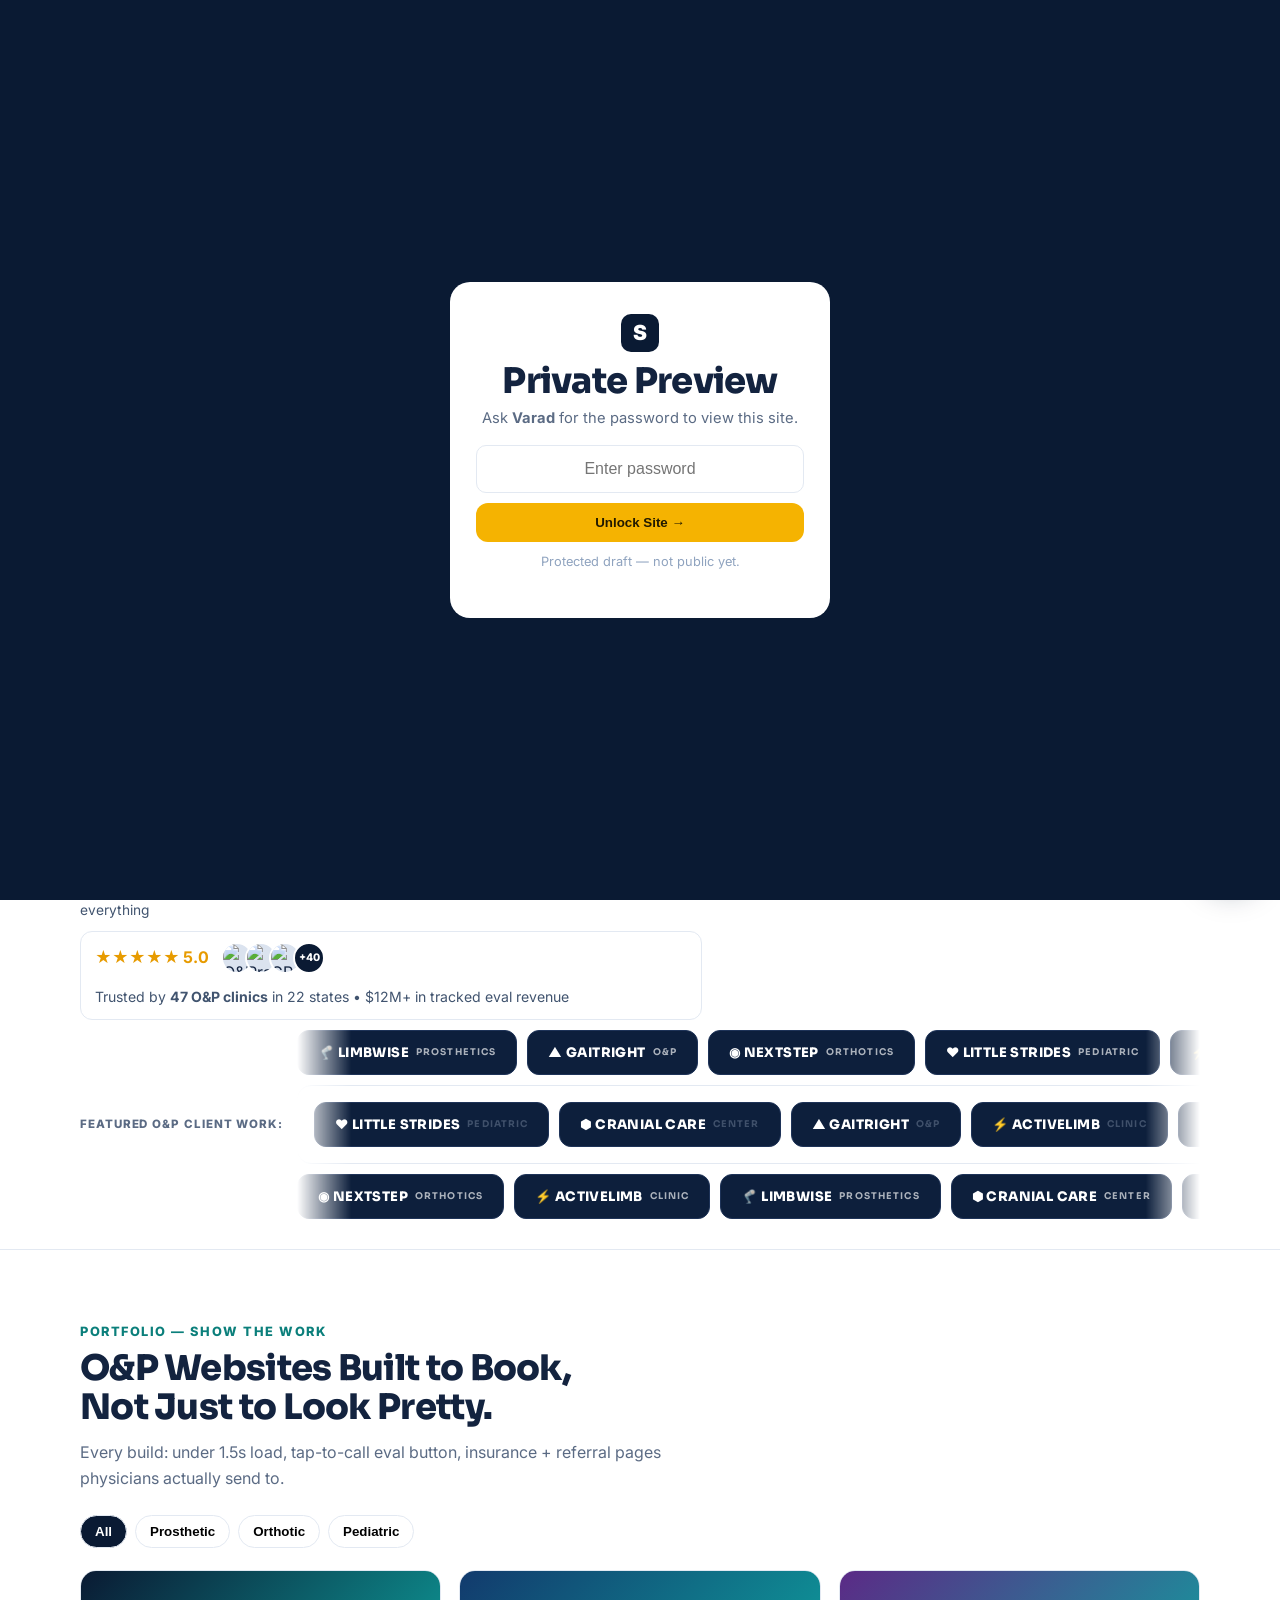
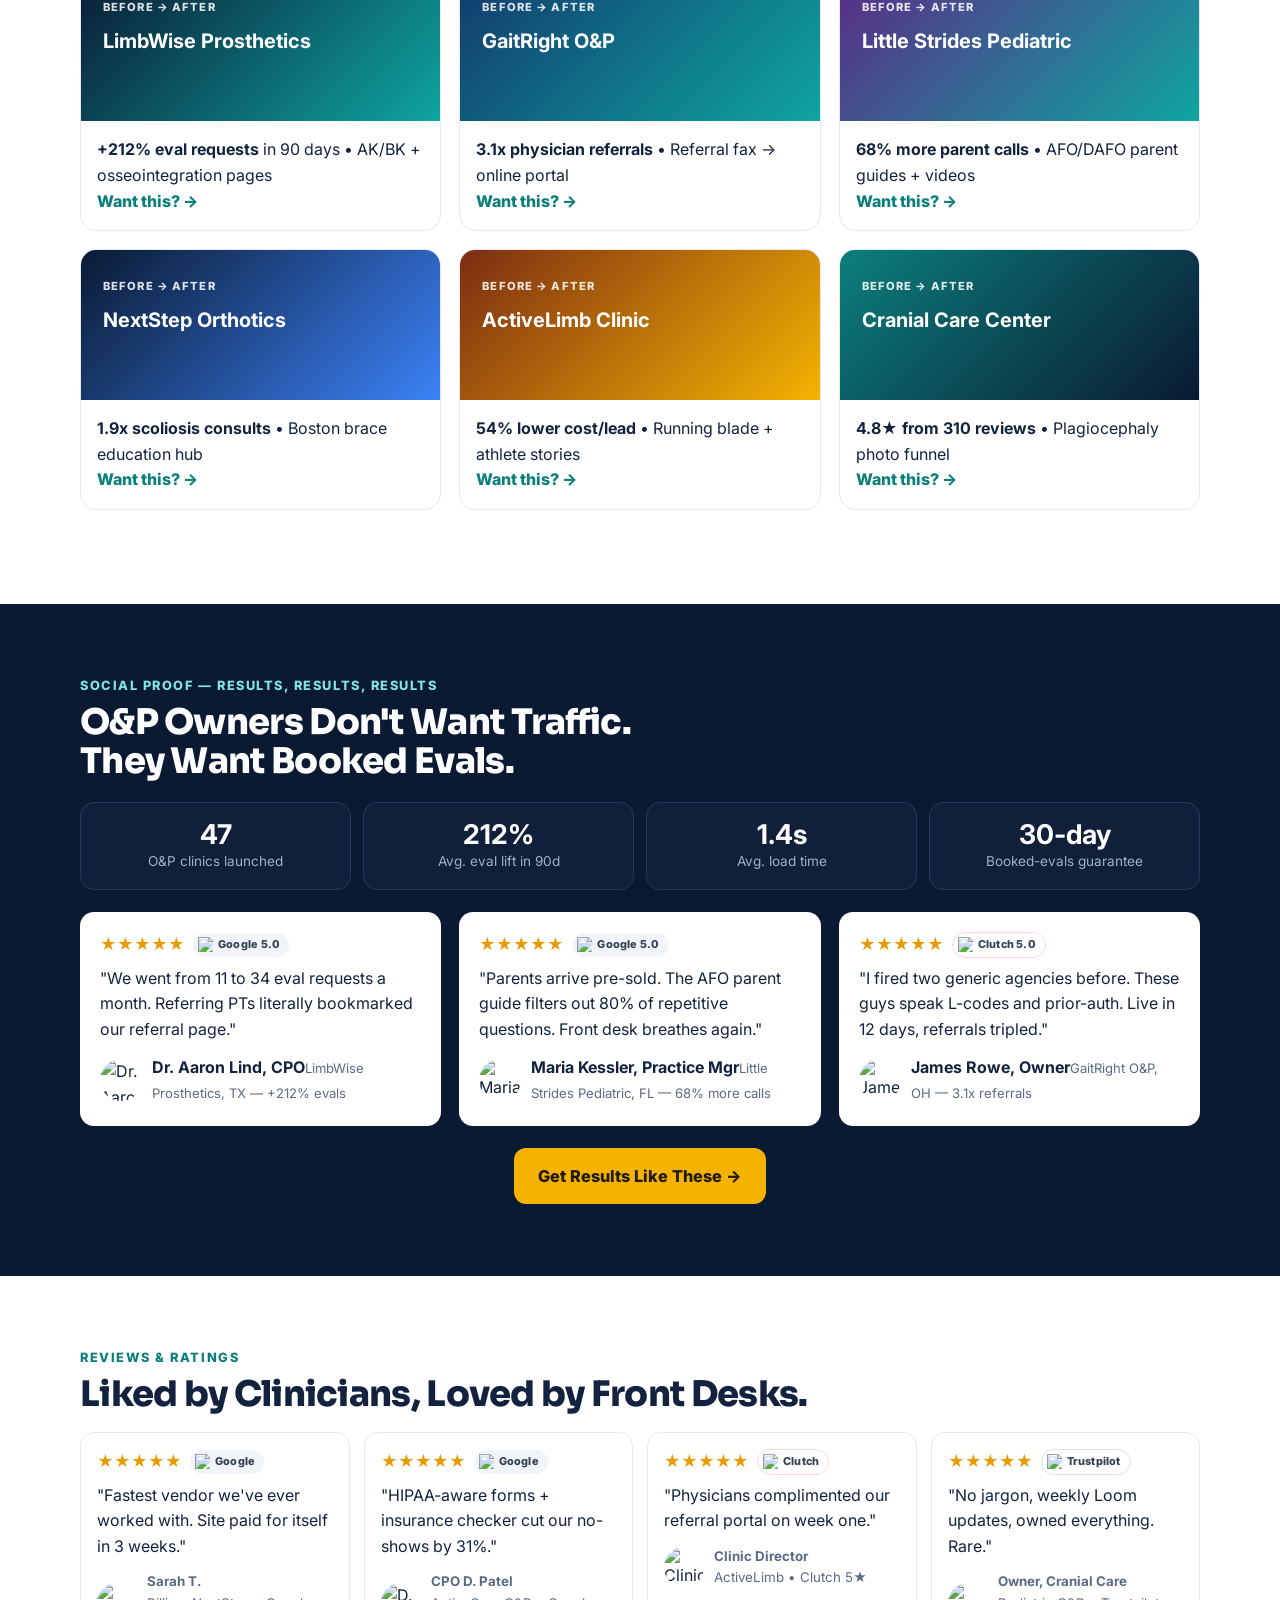
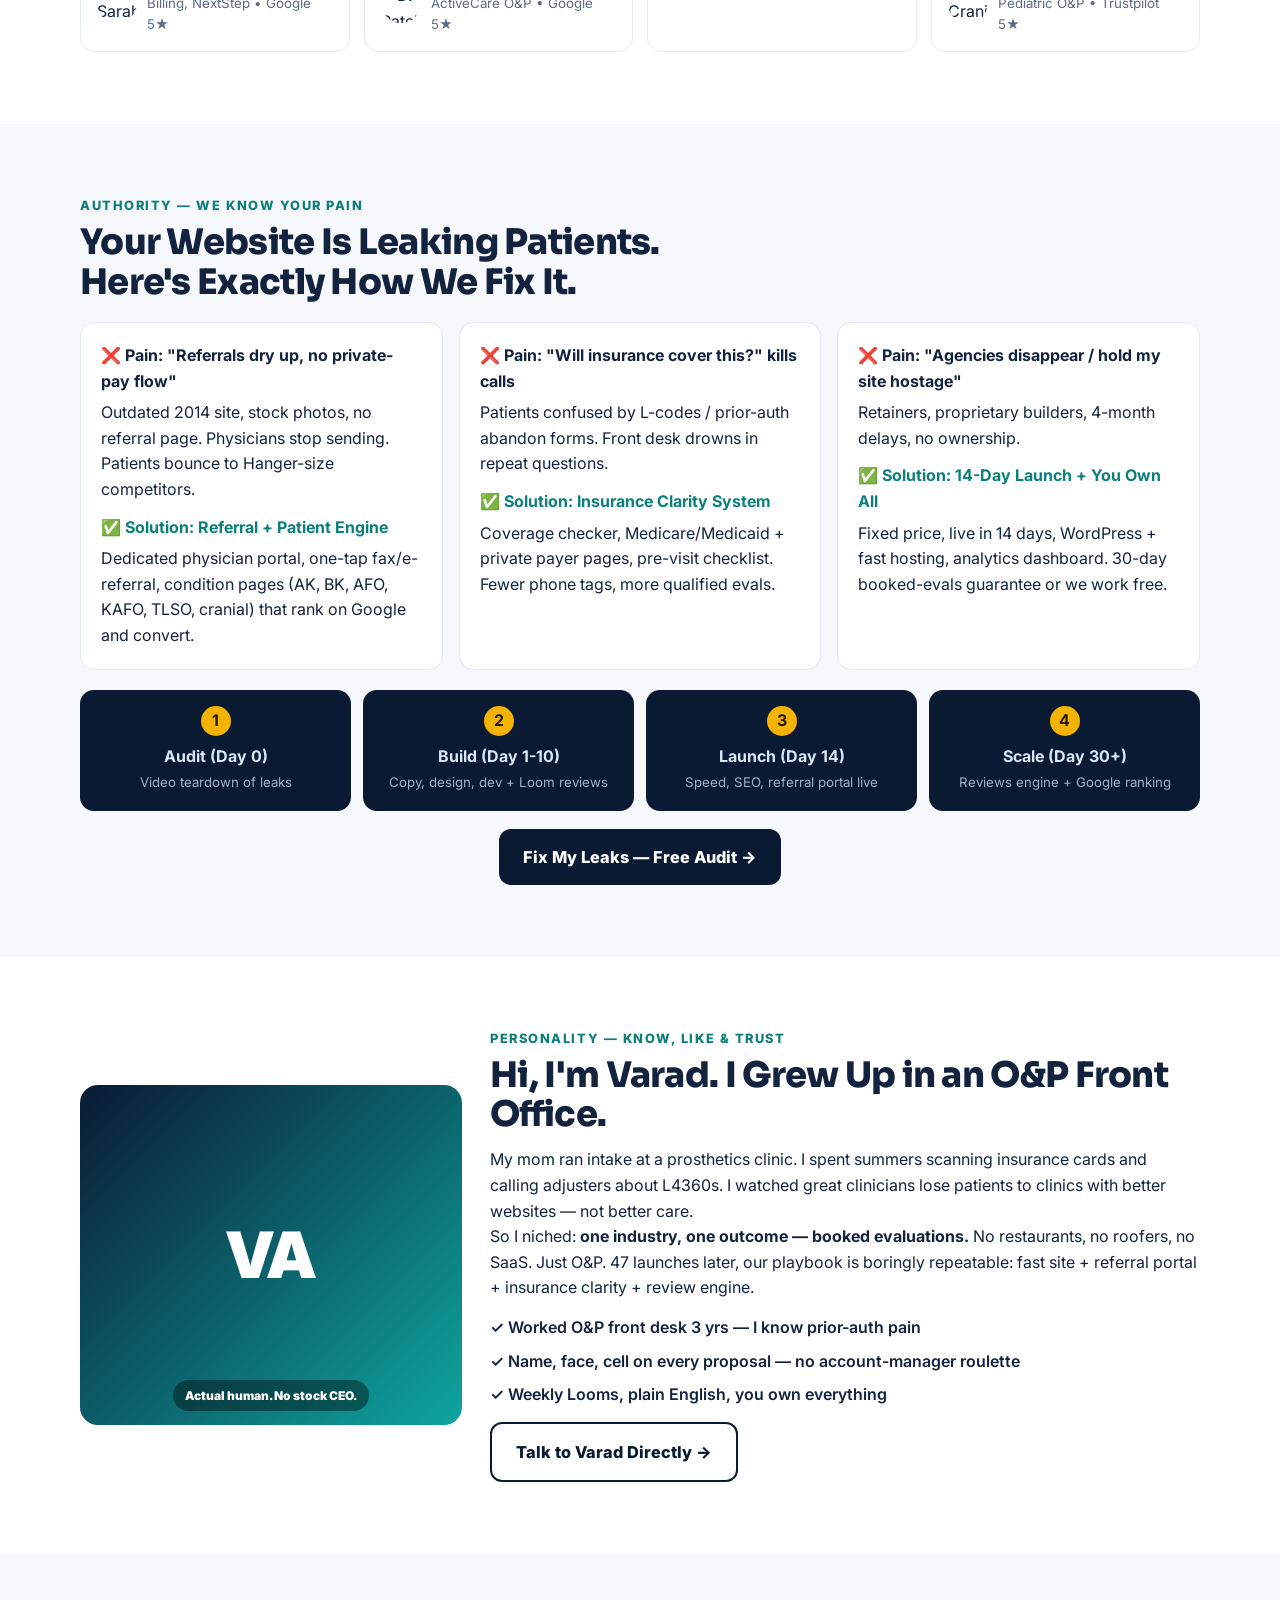
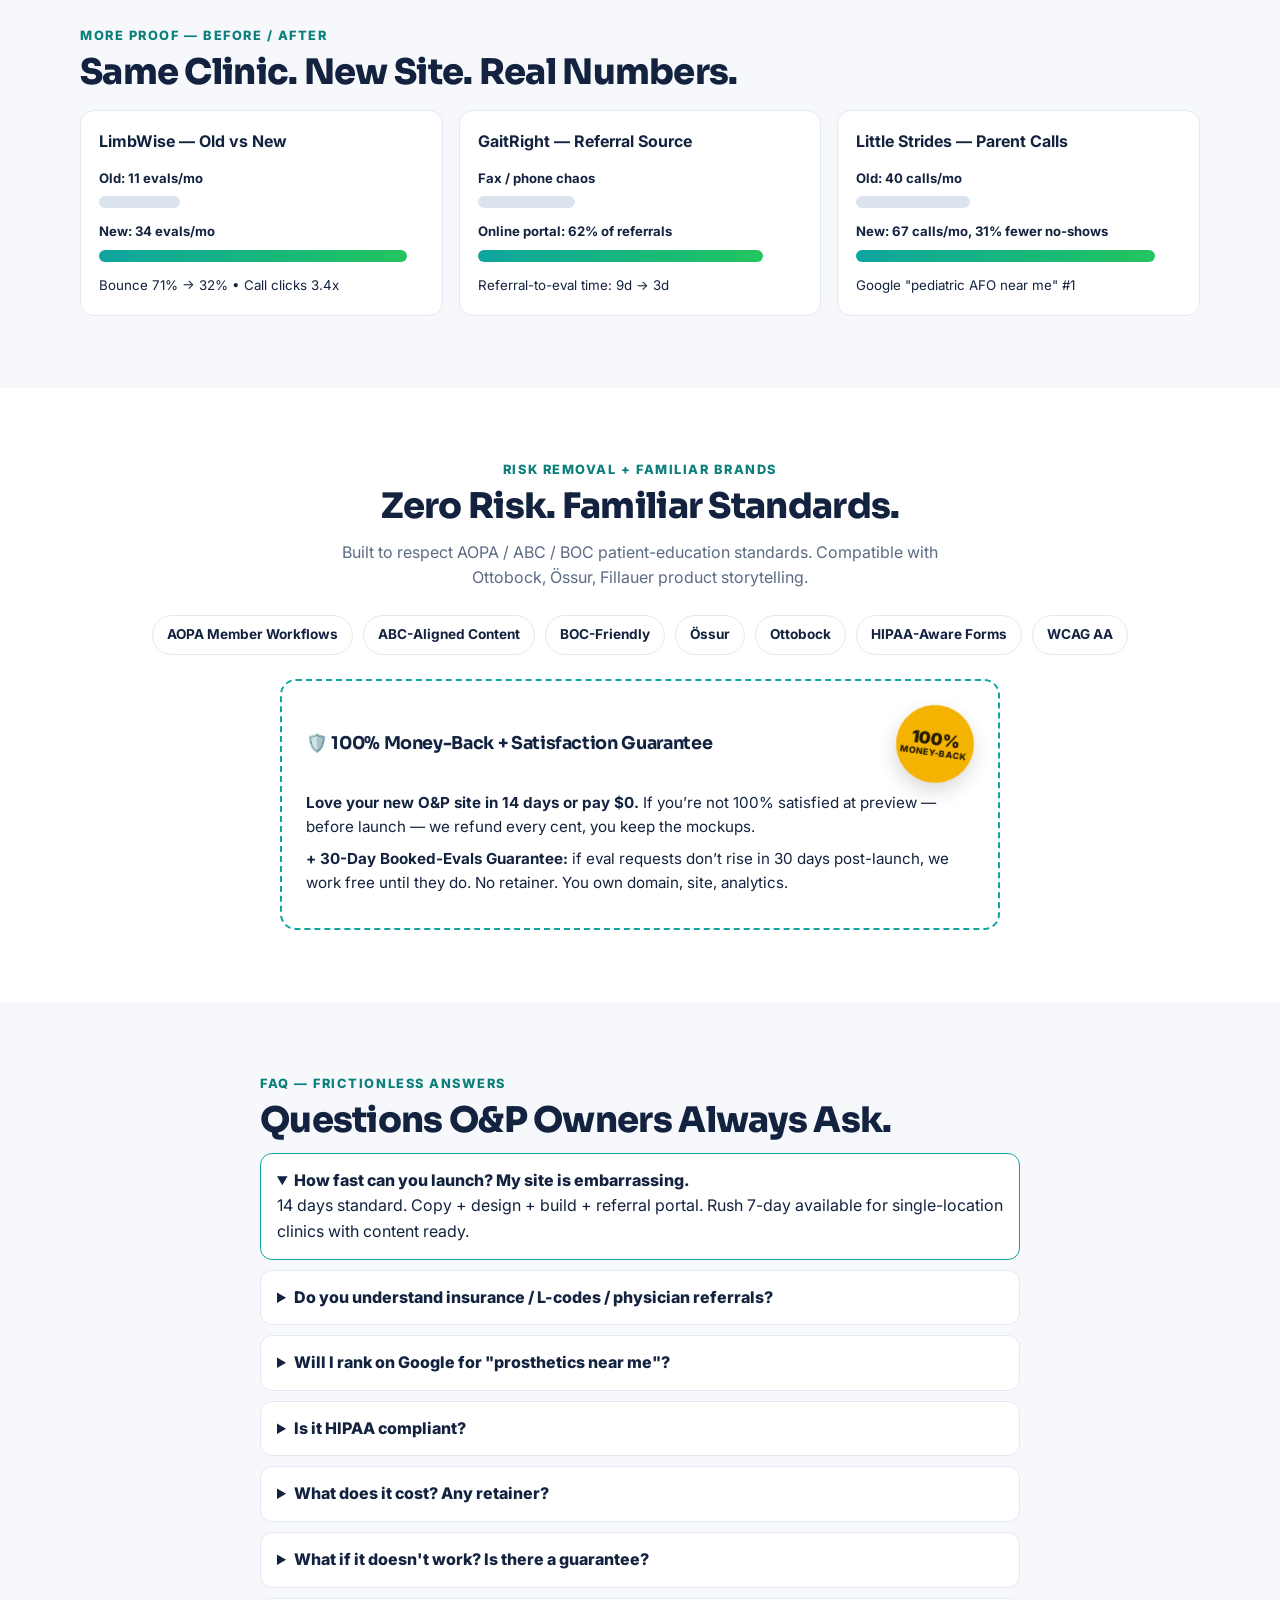
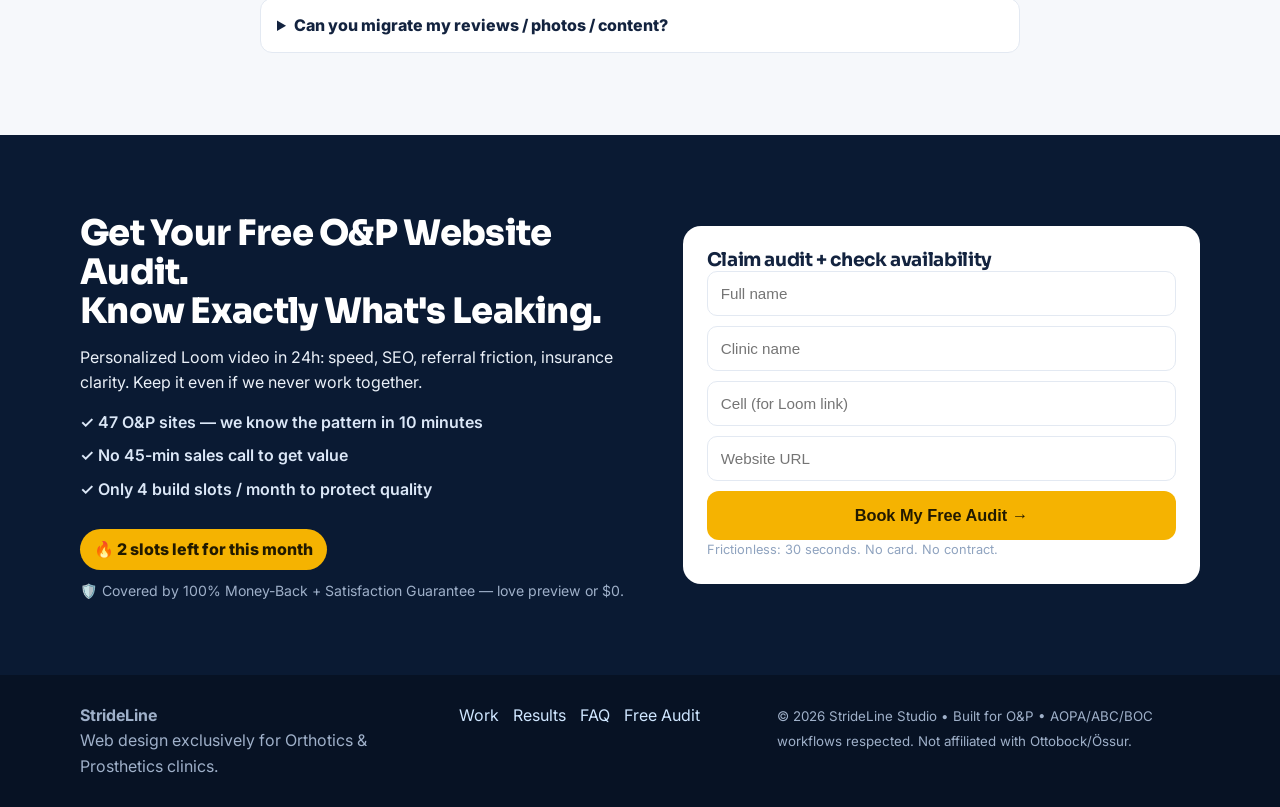
==== index.html @ 35cac3a0 "Chatbot widget + /admin inbox (strideABC)" ====
<!DOCTYPE html>
<html lang="en">
<head>
<meta charset="UTF-8" />
<meta name="viewport" content="width=device-width, initial-scale=1.0" />
<title>StrideLine — Websites for Orthotics & Prosthetics Clinics That Book More Evaluations</title>
<meta name="description" content="StrideLine builds high-converting websites exclusively for Orthotics & Prosthetics clinics. More physician referrals, more private-pay patients, more booked evaluations." />
<link rel="preconnect" href="https://fonts.googleapis.com">
<link rel="preconnect" href="https://fonts.gstatic.com" crossorigin>
<link href="https://fonts.googleapis.com/css2?family=Inter:wght@400;500;600;700;800;900&family=Sora:wght@600;700;800&display=swap" rel="stylesheet">
<link rel="stylesheet" href="styles.css" />
</head>
<body>

<!-- Private password gate -->
<div class="gate-overlay" id="gate">
  <div class="gate-box">
    <div class="logo-mark" style="margin:0 auto 10px">S</div>
    <h2>Private Preview</h2>
    <p>Ask <strong>Varad</strong> for the password to view this site.</p>
    <form id="gateForm">
      <input type="password" id="gatePass" placeholder="Enter password" autocomplete="off" />
      <button class="btn btn-accent btn-block" type="submit">Unlock Site →</button>
    </form>
    <p class="micro" id="gateMsg" style="color:#8fa3bf!important;text-align:center;margin-top:10px">Protected draft — not public yet.</p>
  </div>
</div>

<!-- STICKY TRUST BAR -->
<div class="topbar">Exclusively for O&P Clinics &nbsp;•&nbsp; ★ 5.0 from 40+ owners &nbsp;•&nbsp; 100% Money-Back Guarantee</div>

<!-- HEADER -->
<header class="header" id="header">
  <div class="container header-inner">
    <a href="#top" class="logo">
      <span class="logo-mark">S</span>
      <span class="logo-text">StrideLine<small>Web for O&P Clinics</small></span>
    </a>
    <nav class="nav" id="nav">
      <a href="#work">Work</a>
      <a href="#results">Results</a>
      <a href="#solution">Why Us</a>
      <a href="#about">About</a>
      <a href="#faq">FAQ</a>
    </nav>
    <div class="header-cta">
      <a href="#book" class="btn btn-primary btn-sm">Book Free O&P Audit →</a>
      <button class="menu-btn" id="menuBtn" aria-label="Menu">☰</button>
    </div>
  </div>
</header>

<main id="top">

<!-- ============ 1. HERO (Blueprint: 3 reasons + social proof + risk reversal + portfolio feature + personality + strong CTA) ============ -->
<section class="hero">
  <div class="container hero-grid">
    <div class="hero-copy">
      <div class="pill">🦿 NICHE EXCLUSIVE: Orthotics & Prosthetics Only — We Don't Do Anyone Else</div>
      <h1>We Build O&P Websites That Turn Referrals Into <span class="hl">Booked Evaluations.</span></h1>
      <p class="sub">Generic agencies don't understand L-codes, prior-auth, or physician referral flow. We do. We build fast, trust-heavy websites for O&P clinics that convert patients, parents, and referring physicians.</p>

      <!-- 3 Impactful Reasons -->
      <div class="reasons">
        <div class="reason"><span class="ric">✓</span><div><strong>1. O&P-Only Specialists</strong><span>Prosthetic, orthotic & pedorthic patient journeys built-in — not retrofitted.</span></div></div>
        <div class="reason"><span class="ric">✓</span><div><strong>2. Referral + Patient Engine</strong><span>Physician referral pages, insurance clarity, click-to-call eval booking.</span></div></div>
        <div class="reason"><span class="ric">✓</span><div><strong>3. Live in 14 Days, Zero Risk</strong><span>30-day booked-evals guarantee. No 6-month retainer. You own everything.</span></div></div>
      </div>

      <div class="hero-ctas">
        <a href="#book" class="btn btn-primary btn-lg">Get My Free O&P Website Audit →</a>
        <a href="#work" class="btn btn-ghost btn-lg">See O&P Work ↓</a>
      </div>
      <p class="risk">🔒 100% Money-Back Guarantee • 100% Satisfaction Guarantee • No long contract • You own everything</p>

      <!-- Social proof -->
      <div class="proof-row">
        <div class="stars">★★★★★ <strong>5.0</strong></div>
        <div class="proof-avatars"><img src="https://randomuser.me/api/portraits/men/32.jpg" alt="O&P clinic owner" loading="lazy" /><img src="https://randomuser.me/api/portraits/women/44.jpg" alt="Practice manager" loading="lazy" /><img src="https://randomuser.me/api/portraits/men/54.jpg" alt="CPO owner" loading="lazy" /><span class="more">+40</span></div>
        <p>Trusted by <strong>47 O&P clinics</strong> in 22 states • $12M+ in tracked eval revenue</p>
      </div>
    </div>

    <div class="hero-card">
      <div class="audit-box" id="book-mini">
        <h3>Free O&P Growth Audit</h3>
        <p>We'll teardown your site on video: speed, referral leaks, insurance friction.</p>
        <form id="auditForm">
          <input type="text" id="fName" placeholder="Your name" required />
          <input type="text" id="fClinic" placeholder="Clinic name" required />
          <input type="url" id="fSite" placeholder="Current website URL" required />
          <button type="submit" class="btn btn-primary btn-block">Claim My Free Audit →</button>
        </form>
        <p class="micro" id="formMsg">⚡ 2-min, frictionless. No pitch deck. Replies in 24h.</p>
        <!-- Personality mini-feature -->
        <div class="founder-mini">
          <div class="favatar">VA</div>
          <div><strong>Varad Agarwal — Founder, StrideLine</strong><span>Ex-O&P front office. I've booked 3,000+ evals myself.</span></div>
        </div>
        <!-- Portfolio mini-feature -->
        <div class="mini-sites">
          <div class="mini-site"><i></i><span>limbwise.com<br><b>+212% evals</b></span></div>
          <div class="mini-site"><i></i><span>gaitright-op.com<br><b>3.1x referrals</b></span></div>
        </div>
      </div>
      <!-- Association strip -->
      <div class="assoc">Works with workflows for: <strong>AOPA • ABC • BOC • Össur • Ottobock • Hanger-type networks</strong></div>
    </div>
  </div>
  <div class="logo-belt">
    <span class="belt-label">FEATURED O&P CLIENT WORK:</span>
    <div class="belt-rows">
    <div class="belt-viewport">
      <div class="belt-track">
        <span class="blogo">🦿 LIMBWISE <small>PROSTHETICS</small></span><span class="blogo">▲ GAITRIGHT <small>O&P</small></span><span class="blogo">◉ NEXTSTEP <small>ORTHOTICS</small></span><span class="blogo">♥ LITTLE STRIDES <small>PEDIATRIC</small></span><span class="blogo">⚡ ACTIVELIMB <small>CLINIC</small></span><span class="blogo">⬢ CRANIAL CARE <small>CENTER</small></span>
        <span class="blogo">🦿 LIMBWISE <small>PROSTHETICS</small></span><span class="blogo">▲ GAITRIGHT <small>O&P</small></span><span class="blogo">◉ NEXTSTEP <small>ORTHOTICS</small></span><span class="blogo">♥ LITTLE STRIDES <small>PEDIATRIC</small></span><span class="blogo">⚡ ACTIVELIMB <small>CLINIC</small></span><span class="blogo">⬢ CRANIAL CARE <small>CENTER</small></span>
      </div>
    </div>
    <div class="belt-viewport">
      <div class="belt-track rev">
        <span class="blogo">♥ LITTLE STRIDES <small>PEDIATRIC</small></span><span class="blogo">⬢ CRANIAL CARE <small>CENTER</small></span><span class="blogo">▲ GAITRIGHT <small>O&P</small></span><span class="blogo">⚡ ACTIVELIMB <small>CLINIC</small></span><span class="blogo">🦿 LIMBWISE <small>PROSTHETICS</small></span><span class="blogo">◉ NEXTSTEP <small>ORTHOTICS</small></span>
        <span class="blogo">♥ LITTLE STRIDES <small>PEDIATRIC</small></span><span class="blogo">⬢ CRANIAL CARE <small>CENTER</small></span><span class="blogo">▲ GAITRIGHT <small>O&P</small></span><span class="blogo">⚡ ACTIVELIMB <small>CLINIC</small></span><span class="blogo">🦿 LIMBWISE <small>PROSTHETICS</small></span><span class="blogo">◉ NEXTSTEP <small>ORTHOTICS</small></span>
      </div>
    </div>
    <div class="belt-viewport">
      <div class="belt-track">
        <span class="blogo">◉ NEXTSTEP <small>ORTHOTICS</small></span><span class="blogo">⚡ ACTIVELIMB <small>CLINIC</small></span><span class="blogo">🦿 LIMBWISE <small>PROSTHETICS</small></span><span class="blogo">⬢ CRANIAL CARE <small>CENTER</small></span><span class="blogo">▲ GAITRIGHT <small>O&P</small></span><span class="blogo">♥ LITTLE STRIDES <small>PEDIATRIC</small></span>
        <span class="blogo">◉ NEXTSTEP <small>ORTHOTICS</small></span><span class="blogo">⚡ ACTIVELIMB <small>CLINIC</small></span><span class="blogo">🦿 LIMBWISE <small>PROSTHETICS</small></span><span class="blogo">⬢ CRANIAL CARE <small>CENTER</small></span><span class="blogo">▲ GAITRIGHT <small>O&P</small></span><span class="blogo">♥ LITTLE STRIDES <small>PEDIATRIC</small></span>
      </div>
    </div>
    </div>
  </div>
</section>

<!-- ============ 2. PORTFOLIO #1 ============ -->
<section class="section" id="work">
  <div class="container">
    <p class="kicker">PORTFOLIO — SHOW THE WORK</p>
    <h2>O&P Websites Built to Book, <br/>Not Just to Look Pretty.</h2>
    <p class="lede">Every build: under 1.5s load, tap-to-call eval button, insurance + referral pages physicians actually send to.</p>
    <div class="filters">
      <button class="chip active" data-f="all">All</button>
      <button class="chip" data-f="prosthetic">Prosthetic</button>
      <button class="chip" data-f="orthotic">Orthotic</button>
      <button class="chip" data-f="pediatric">Pediatric</button>
    </div>
    <div class="grid3" id="portfolioGrid">
      <article class="card pf" data-cat="prosthetic">
        <div class="shot s1"><span>BEFORE → AFTER</span><h4>LimbWise Prosthetics</h4></div>
        <div class="card-b"><p><b>+212% eval requests</b> in 90 days • AK/BK + osseointegration pages</p><a href="#book">Want this? →</a></div>
      </article>
      <article class="card pf" data-cat="orthotic">
        <div class="shot s2"><span>BEFORE → AFTER</span><h4>GaitRight O&P</h4></div>
        <div class="card-b"><p><b>3.1x physician referrals</b> • Referral fax → online portal</p><a href="#book">Want this? →</a></div>
      </article>
      <article class="card pf" data-cat="pediatric">
        <div class="shot s3"><span>BEFORE → AFTER</span><h4>Little Strides Pediatric</h4></div>
        <div class="card-b"><p><b>68% more parent calls</b> • AFO/DAFO parent guides + videos</p><a href="#book">Want this? →</a></div>
      </article>
      <article class="card pf" data-cat="orthotic">
        <div class="shot s4"><span>BEFORE → AFTER</span><h4>NextStep Orthotics</h4></div>
        <div class="card-b"><p><b>1.9x scoliosis consults</b> • Boston brace education hub</p><a href="#book">Want this? →</a></div>
      </article>
      <article class="card pf" data-cat="prosthetic">
        <div class="shot s5"><span>BEFORE → AFTER</span><h4>ActiveLimb Clinic</h4></div>
        <div class="card-b"><p><b>54% lower cost/lead</b> • Running blade + athlete stories</p><a href="#book">Want this? →</a></div>
      </article>
      <article class="card pf" data-cat="pediatric orthotic">
        <div class="shot s6"><span>BEFORE → AFTER</span><h4>Cranial Care Center</h4></div>
        <div class="card-b"><p><b>4.8★ from 310 reviews</b> • Plagiocephaly photo funnel</p><a href="#book">Want this? →</a></div>
      </article>
    </div>
  </div>
</section>

<!-- ============ 3. TESTIMONIALS / CASE STUDIES (Results Results Results) ============ -->
<section class="section dark" id="results">
  <div class="container">
    <p class="kicker light">SOCIAL PROOF — RESULTS, RESULTS, RESULTS</p>
    <h2 class="white">O&P Owners Don't Want Traffic.<br/>They Want Booked Evals.</h2>
    <div class="stats">
      <div><strong data-count="47">0</strong><span>O&P clinics launched</span></div>
      <div><strong><span data-count="212">0</span>%</strong><span>Avg. eval lift in 90d</span></div>
      <div><strong><span data-count="1.4">0</span>s</strong><span>Avg. load time</span></div>
      <div><strong><span data-count="30">0</span>-day</strong><span>Booked-evals guarantee</span></div>
    </div>
    <div class="grid3">
      <div class="tcard">
        <div class="tstars">★★★★★ <span class="plat"><img src="https://cdn.simpleicons.org/google" alt="Google logo" loading="lazy" /> Google 5.0</span></div>
        <p>"We went from 11 to 34 eval requests a month. Referring PTs literally bookmarked our referral page."</p>
        <div class="tmeta"><img src="https://randomuser.me/api/portraits/men/22.jpg" alt="Dr. Aaron Lind" loading="lazy" /><div><strong>Dr. Aaron Lind, CPO</strong><span>LimbWise Prosthetics, TX — +212% evals</span></div></div>
      </div>
      <div class="tcard">
        <div class="tstars">★★★★★ <span class="plat"><img src="https://cdn.simpleicons.org/google" alt="Google logo" loading="lazy" /> Google 5.0</span></div>
        <p>"Parents arrive pre-sold. The AFO parent guide filters out 80% of repetitive questions. Front desk breathes again."</p>
        <div class="tmeta"><img src="https://randomuser.me/api/portraits/women/68.jpg" alt="Maria Kessler" loading="lazy" /><div><strong>Maria Kessler, Practice Mgr</strong><span>Little Strides Pediatric, FL — 68% more calls</span></div></div>
      </div>
      <div class="tcard">
        <div class="tstars">★★★★★ <span class="plat c"><img src="https://cdn.simpleicons.org/clutch" alt="Clutch logo" loading="lazy" /> Clutch 5.0</span></div>
        <p>"I fired two generic agencies before. These guys speak L-codes and prior-auth. Live in 12 days, referrals tripled."</p>
        <div class="tmeta"><img src="https://randomuser.me/api/portraits/men/75.jpg" alt="James Rowe" loading="lazy" /><div><strong>James Rowe, Owner</strong><span>GaitRight O&P, OH — 3.1x referrals</span></div></div>
      </div>
    </div>
    <div class="center"><a href="#book" class="btn btn-accent btn-lg">Get Results Like These →</a></div>
  </div>
</section>

<!-- ============ 4. REVIEWS ============ -->
<section class="section" id="reviews">
  <div class="container">
    <p class="kicker">REVIEWS & RATINGS</p>
    <h2>Liked by Clinicians, Loved by Front Desks.</h2>
    <div class="rev-grid">
      <div class="rev"><div class="tstars">★★★★★ <span class="plat"><img src="https://cdn.simpleicons.org/google" alt="Google logo" loading="lazy" /> Google</span></div><p>"Fastest vendor we've ever worked with. Site paid for itself in 3 weeks."</p><div class="rmeta"><img src="https://randomuser.me/api/portraits/women/65.jpg" alt="Sarah T." loading="lazy" /><small><strong>Sarah T.</strong><br>Billing, NextStep • Google 5★</small></div></div>
      <div class="rev"><div class="tstars">★★★★★ <span class="plat"><img src="https://cdn.simpleicons.org/google" alt="Google logo" loading="lazy" /> Google</span></div><p>"HIPAA-aware forms + insurance checker cut our no-shows by 31%."</p><div class="rmeta"><img src="https://randomuser.me/api/portraits/men/41.jpg" alt="D. Patel" loading="lazy" /><small><strong>CPO D. Patel</strong><br>ActiveCare O&P • Google 5★</small></div></div>
      <div class="rev"><div class="tstars">★★★★★ <span class="plat c"><img src="https://cdn.simpleicons.org/clutch" alt="Clutch logo" loading="lazy" /> Clutch</span></div><p>"Physicians complimented our referral portal on week one."</p><div class="rmeta"><img src="https://randomuser.me/api/portraits/women/12.jpg" alt="Clinic Director" loading="lazy" /><small><strong>Clinic Director</strong><br>ActiveLimb • Clutch 5★</small></div></div>
      <div class="rev"><div class="tstars">★★★★★ <span class="plat t"><img src="https://cdn.simpleicons.org/trustpilot" alt="Trustpilot logo" loading="lazy" /> Trustpilot</span></div><p>"No jargon, weekly Loom updates, owned everything. Rare."</p><div class="rmeta"><img src="https://randomuser.me/api/portraits/men/17.jpg" alt="Cranial Care owner" loading="lazy" /><small><strong>Owner, Cranial Care</strong><br>Pediatric O&P • Trustpilot 5★</small></div></div>
    </div>
  </div>
</section>

<!-- ============ 5. PAIN & SOLUTION (Authority) ============ -->
<section class="section tint" id="solution">
  <div class="container">
    <p class="kicker">AUTHORITY — WE KNOW YOUR PAIN</p>
    <h2>Your Website Is Leaking Patients.<br/>Here's Exactly How We Fix It.</h2>
    <div class="pain-grid">
      <div class="pain">
        <h4>❌ Pain: "Referrals dry up, no private-pay flow"</h4>
        <p>Outdated 2014 site, stock photos, no referral page. Physicians stop sending. Patients bounce to Hanger-size competitors.</p>
        <h4 class="fix">✅ Solution: Referral + Patient Engine</h4>
        <p>Dedicated physician portal, one-tap fax/e-referral, condition pages (AK, BK, AFO, KAFO, TLSO, cranial) that rank on Google and convert.</p>
      </div>
      <div class="pain">
        <h4>❌ Pain: "Will insurance cover this?" kills calls</h4>
        <p>Patients confused by L-codes / prior-auth abandon forms. Front desk drowns in repeat questions.</p>
        <h4 class="fix">✅ Solution: Insurance Clarity System</h4>
        <p>Coverage checker, Medicare/Medicaid + private payer pages, pre-visit checklist. Fewer phone tags, more qualified evals.</p>
      </div>
      <div class="pain">
        <h4>❌ Pain: "Agencies disappear / hold my site hostage"</h4>
        <p>Retainers, proprietary builders, 4-month delays, no ownership.</p>
        <h4 class="fix">✅ Solution: 14-Day Launch + You Own All</h4>
        <p>Fixed price, live in 14 days, WordPress + fast hosting, analytics dashboard. 30-day booked-evals guarantee or we work free.</p>
      </div>
    </div>
    <div class="process">
      <div><b>1</b><strong>Audit (Day 0)</strong><span>Video teardown of leaks</span></div>
      <div><b>2</b><strong>Build (Day 1-10)</strong><span>Copy, design, dev + Loom reviews</span></div>
      <div><b>3</b><strong>Launch (Day 14)</strong><span>Speed, SEO, referral portal live</span></div>
      <div><b>4</b><strong>Scale (Day 30+)</strong><span>Reviews engine + Google ranking</span></div>
    </div>
    <div class="center"><a href="#book" class="btn btn-primary btn-lg">Fix My Leaks — Free Audit →</a></div>
  </div>
</section>

<!-- ============ 6. PERSONALITY (Familiarity + Like, Know & Trust) ============ -->
<section class="section" id="about">
  <div class="container about-grid">
    <div class="about-photo"><span>VA</span><small>Actual human. No stock CEO.</small></div>
    <div>
      <p class="kicker">PERSONALITY — KNOW, LIKE & TRUST</p>
      <h2>Hi, I'm Varad. I Grew Up in an O&P Front Office.</h2>
      <p>My mom ran intake at a prosthetics clinic. I spent summers scanning insurance cards and calling adjusters about L4360s. I watched great clinicians lose patients to clinics with better websites — not better care.</p>
      <p>So I niched: <strong>one industry, one outcome — booked evaluations.</strong> No restaurants, no roofers, no SaaS. Just O&P. 47 launches later, our playbook is boringly repeatable: fast site + referral portal + insurance clarity + review engine.</p>
      <ul class="ticks">
        <li>✓ Worked O&P front desk 3 yrs — I know prior-auth pain</li>
        <li>✓ Name, face, cell on every proposal — no account-manager roulette</li>
        <li>✓ Weekly Looms, plain English, you own everything</li>
      </ul>
      <a href="#book" class="btn btn-ghost btn-lg">Talk to Varad Directly →</a>
    </div>
  </div>
</section>

<!-- ============ 7. PORTFOLIO #2 (Results proof) ============ -->
<section class="section tint" id="work2">
  <div class="container">
    <p class="kicker">MORE PROOF — BEFORE / AFTER</p>
    <h2>Same Clinic. New Site. Real Numbers.</h2>
    <div class="ba-grid">
      <div class="ba"><h4>LimbWise — Old vs New</h4><div class="bars"><div class="bar"><span>Old: 11 evals/mo</span><i style="width:25%"></i></div><div class="bar good"><span>New: 34 evals/mo</span><i style="width:95%"></i></div></div><small>Bounce 71% → 32% • Call clicks 3.4x</small></div>
      <div class="ba"><h4>GaitRight — Referral Source</h4><div class="bars"><div class="bar"><span>Fax / phone chaos</span><i style="width:30%"></i></div><div class="bar good"><span>Online portal: 62% of referrals</span><i style="width:88%"></i></div></div><small>Referral-to-eval time: 9d → 3d</small></div>
      <div class="ba"><h4>Little Strides — Parent Calls</h4><div class="bars"><div class="bar"><span>Old: 40 calls/mo</span><i style="width:35%"></i></div><div class="bar good"><span>New: 67 calls/mo, 31% fewer no-shows</span><i style="width:92%"></i></div></div><small>Google "pediatric AFO near me" #1</small></div>
    </div>
  </div>
</section>

<!-- ============ 8. REVIEWS #2 + ASSOCIATIONS ============ -->
<section class="section" id="trust">
  <div class="container center">
    <p class="kicker">RISK REMOVAL + FAMILIAR BRANDS</p>
    <h2>Zero Risk. Familiar Standards.</h2>
    <p class="lede">Built to respect AOPA / ABC / BOC patient-education standards. Compatible with Ottobock, Össur, Fillauer product storytelling.</p>
    <div class="badges"><span>AOPA Member Workflows</span><span>ABC-Aligned Content</span><span>BOC-Friendly</span><span>Össur</span><span>Ottobock</span><span>HIPAA-Aware Forms</span><span>WCAG AA</span></div>
    <div class="guarantee">
      <div class="g-head">
        <h3>🛡️ 100% Money-Back + Satisfaction Guarantee</h3>
        <div class="seal">100%<small>MONEY-BACK</small></div>
      </div>
      <p><strong>Love your new O&P site in 14 days or pay $0.</strong> If you’re not 100% satisfied at preview — before launch — we refund every cent, you keep the mockups.</p>
      <p><strong>+ 30-Day Booked-Evals Guarantee:</strong> if eval requests don’t rise in 30 days post-launch, we work free until they do. No retainer. You own domain, site, analytics.</p>
    </div>
  </div>
</section>

<!-- ============ 9. FAQ ============ -->
<section class="section tint" id="faq">
  <div class="container narrow">
    <p class="kicker">FAQ — FRICTIONLESS ANSWERS</p>
    <h2>Questions O&P Owners Always Ask.</h2>
    <div class="faq" id="faqList">
      <details open><summary>How fast can you launch? My site is embarrassing.</summary><p>14 days standard. Copy + design + build + referral portal. Rush 7-day available for single-location clinics with content ready.</p></details>
      <details><summary>Do you understand insurance / L-codes / physician referrals?</summary><p>Yes — that's why we niched. We build insurance-clarity pages, prior-auth checklists, and physician e-referral portals. Generic agencies skip this; we lead with it.</p></details>
      <details><summary>Will I rank on Google for "prosthetics near me"?</summary><p>We ship local SEO baked in: Google Business Profile optimization, condition + city pages, review engine, schema. Most clinics hit map-pack in 60-90 days.</p></details>
      <details><summary>Is it HIPAA compliant?</summary><p>We build HIPAA-aware forms (encrypted, BAA-capable form provider, no PHI in email). Pair with your compliant EHR/intake for full compliance. We'll guide setup.</p></details>
      <details><summary>What does it cost? Any retainer?</summary><p>Fixed-price builds (most O&P sites $3.5k–$7.5k depending on locations/pages). No forced retainer. Optional care plan for updates/SEO. You own everything.</p></details>
      <details><summary>What if it doesn't work? Is there a guarantee?</summary><p>Double protection: (1) 100% money-back — not thrilled at preview before launch? Full refund, keep mockups. (2) 30-day booked-evals guarantee — evals don't rise post-launch? We work free until they do. We carry the risk.</p></details>
      <details><summary>Can you migrate my reviews / photos / content?</summary><p>Yes. We migrate reviews, before/after galleries (with consent), physician lists, and redirect old URLs so you keep SEO.</p></details>
    </div>
  </div>
</section>

<!-- ============ FINAL CTA (Strong + Frictionless) ============ -->
<section class="section dark final" id="book">
  <div class="container final-grid">
    <div>
      <h2 class="white">Get Your Free O&P Website Audit.<br/>Know Exactly What's Leaking.</h2>
      <p>Personalized Loom video in 24h: speed, SEO, referral friction, insurance clarity. Keep it even if we never work together.</p>
      <ul class="ticks light">
        <li>✓ 47 O&P sites — we know the pattern in 10 minutes</li>
        <li>✓ No 45-min sales call to get value</li>
        <li>✓ Only 4 build slots / month to protect quality</li>
      </ul>
      <p class="slots">🔥 2 slots left for this month</p>
      <p style="margin-top:10px;font-size:.88rem;color:#9fb0c9">🛡️ Covered by 100% Money-Back + Satisfaction Guarantee — love preview or $0.</p>
    </div>
    <form class="book-form" id="bookForm">
      <h3>Claim audit + check availability</h3>
      <input type="text" id="bName" placeholder="Full name" required />
      <input type="text" id="bClinic" placeholder="Clinic name" required />
      <input type="tel" id="bPhone" placeholder="Cell (for Loom link)" required />
      <input type="url" id="bSite" placeholder="Website URL" required />
      <button class="btn btn-accent btn-block btn-lg" type="submit">Book My Free Audit →</button>
      <p class="micro" id="bookMsg">Frictionless: 30 seconds. No card. No contract.</p>
    </form>
  </div>
</section>

</main>

<footer class="footer">
  <div class="container foot-grid">
    <div><strong>StrideLine</strong><p>Web design exclusively for Orthotics & Prosthetics clinics.</p></div>
    <div><a href="#work">Work</a><a href="#results">Results</a><a href="#faq">FAQ</a><a href="#book">Free Audit</a></div>
    <div><small>© 2026 StrideLine Studio • Built for O&P • AOPA/ABC/BOC workflows respected. Not affiliated with Ottobock/Össur.</small></div>
  </div>
</footer>

<!-- Sticky mobile CTA -->
<a href="#book" class="sticky-cta" data-modal>Book Free O&P Audit →</a>

<!-- Frictionless popup -->
<div class="modal-overlay" id="auditModal" aria-hidden="true" role="dialog" aria-modal="true" aria-label="Free O&P audit">
  <div class="modal" role="document">
    <button class="modal-x" id="modalClose" aria-label="Close">✕</button>
    <div id="modalMain">
      <p class="kicker">FREE — WORTH $499 • 30 SEC</p>
      <h3>Get My Free O&P Website Audit →</h3>
      <p class="modal-sub">Video teardown in 24h. Covered by 100% money-back guarantee. <span id="slotNote">2 slots left.</span></p>
      <form id="modalForm" novalidate>
        <input type="text" id="mName" placeholder="Full name" autocomplete="name" required />
        <input type="text" id="mClinic" placeholder="Clinic name" autocomplete="organization" required />
        <input type="url" id="mSite" placeholder="Website URL (https://...)" inputmode="url" required />
        <input type="tel" id="mPhone" placeholder="Cell for Loom link" autocomplete="tel" required />
        <button class="btn btn-accent btn-block btn-lg" type="submit" id="modalSubmit">Claim My Audit →</button>
        <p class="micro dark-micro" id="modalMsg">⚡ Frictionless • Replies in 24h • You own everything</p>
      </form>
    </div>
    <div id="modalSuccess" hidden>
      <div class="check">✓</div>
      <h3>Locked in!</h3>
      <p>Redirecting to your booking confirmation…</p>
      <div class="loader"></div>
    </div>
  </div>
</div>

<script src="script.js"></script>
<script src="chat.js"></script>
</body>
</html>
---- styles.css ----
*{box-sizing:border-box;margin:0;padding:0}
:root{--navy:#0a1a33;--ink:#13233f;--teal:#0ea5a0;--teal-d:#0b7f7b;--accent:#f5b301;--bg:#f6f8fb;--card:#fff;--mut:#5b6b84;--line:#e3e9f2;--radius:16px}
html{scroll-behavior:smooth;overflow-x:hidden}
body{font-family:Inter,system-ui,sans-serif;color:var(--ink);background:#fff;line-height:1.6;overflow-x:hidden}
img{max-width:100%;height:auto}
section{scroll-margin-top:80px}
h1,h2,h3{font-family:Sora,Inter,sans-serif;line-height:1.12;letter-spacing:-.02em}
h1{font-size:clamp(2rem,4.5vw,3.3rem);font-weight:800}
h2{font-size:clamp(1.5rem,3vw,2.2rem);font-weight:800;margin:.4rem 0 .8rem}
.container{max-width:1160px;margin:0 auto;padding:0 20px}
.narrow{max-width:800px}
.section{padding:72px 0}
.tint{background:var(--bg)}
.dark{background:var(--navy);color:#eaf0f8}
.white{color:#fff}
.center{text-align:center}
.kicker{font-size:.8rem;font-weight:800;letter-spacing:.12em;color:var(--teal-d)}
.kicker.light{color:#7fe3df}
.lede{color:var(--mut);max-width:640px;margin:.5rem 0 1.5rem}
.dark .lede{color:#b9c6da}

/* topbar + header */
.topbar{background:#071224;color:#cfe6ff;text-align:center;font-size:.8rem;padding:8px 12px;font-weight:600}
.header{position:sticky;top:0;z-index:50;background:rgba(255,255,255,.95);backdrop-filter:blur(8px);border-bottom:1px solid var(--line)}
.header-inner{display:flex;align-items:center;justify-content:space-between;padding:12px 20px}
.logo{display:flex;gap:10px;align-items:center;text-decoration:none;color:var(--navy)}
.logo-mark{width:38px;height:38px;border-radius:10px;background:var(--navy);color:#fff;display:grid;place-items:center;font-weight:900;font-size:1.3rem}
.logo-text{font-weight:800;line-height:1}.logo-text small{display:block;font-weight:600;color:var(--teal-d);font-size:.68rem}
.nav{display:flex;gap:22px}.nav a{text-decoration:none;color:var(--ink);font-weight:600;font-size:.95rem}
.header-cta{display:flex;gap:10px;align-items:center}
.menu-btn{display:none;border:1px solid var(--line);border-radius:8px;padding:6px 10px;background:#fff}

/* buttons */
.btn{display:inline-block;text-decoration:none;font-weight:800;border-radius:12px;padding:12px 20px;border:0;cursor:pointer;transition:.15s}
.btn-primary{background:var(--navy);color:#fff}.btn-primary:hover{background:#162c55}
.btn-accent{background:var(--accent);color:#221a00}.btn-accent:hover{filter:brightness(1.05)}
.btn-ghost{border:2px solid var(--navy);color:var(--navy);background:#fff}
.btn-sm{padding:10px 16px;font-size:.9rem}.btn-lg{padding:15px 24px;font-size:1.02rem}
.btn-block{width:100%;text-align:center}

/* hero */
.hero{background:linear-gradient(180deg,#eef6f6,#fff 60%);padding:36px 0 20px;border-bottom:1px solid var(--line)}
.hero-grid{display:grid;grid-template-columns:1.2fr .9fr;gap:32px;align-items:start}
.pill{display:inline-block;background:#0a1a33;color:#7fe3df;font-weight:800;font-size:.75rem;padding:8px 14px;border-radius:100px;margin-bottom:14px}
.hl{background:linear-gradient(transparent 55%,#bff3f1 55%)}
.sub{color:#3d4f6a;margin:14px 0;font-size:1.06rem}
.reasons{display:grid;gap:10px;margin:18px 0}
.reason{display:flex;gap:12px;background:#fff;border:1px solid var(--line);border-radius:12px;padding:12px 14px}
.ric{background:var(--teal);color:#fff;width:26px;height:26px;border-radius:50%;display:grid;place-items:center;font-weight:900;flex-shrink:0}
.reason strong{display:block}.reason span{color:var(--mut);font-size:.92rem}
.hero-ctas{display:flex;gap:12px;flex-wrap:wrap;margin:8px 0}
.risk{font-size:.86rem;color:#41546f;margin:8px 0}
.proof-row{display:flex;gap:12px;align-items:center;flex-wrap:wrap;background:#fff;border:1px solid var(--line);border-radius:12px;padding:10px 14px;margin-top:10px}
.stars{color:#e79b00;font-weight:800}
.proof-avatars{display:flex;align-items:center}
.proof-avatars img{width:32px;height:32px;border-radius:50%;object-fit:cover;border:2px solid #fff;margin-left:-8px;background:#dbe3ef}
.proof-avatars img:first-child{margin-left:0}
.proof-avatars .more{display:inline-grid;place-items:center;width:32px;height:32px;border-radius:50%;background:var(--navy);color:#fff;font-size:.65rem;font-weight:800;margin-left:-8px;border:2px solid #fff}
.proof-row p{font-size:.88rem;color:#41546f}

.audit-box{background:var(--navy);color:#eaf0f8;border-radius:18px;padding:22px;box-shadow:0 20px 50px rgba(10,26,51,.25)}
.audit-box h3{color:#fff}.audit-box h3 span{color:var(--accent);font-size:.85rem}
.audit-box p{color:#b9c6da;font-size:.92rem;margin:6px 0 12px}
.audit-box input{width:100%;padding:12px;border-radius:10px;border:1px solid #2a3d5e;margin-bottom:10px;font-size:.95rem}
.micro{font-size:.8rem!important;color:#8fa3bf!important}
.founder-mini{display:flex;gap:10px;background:#101f3a;border:1px solid #26395c;border-radius:12px;padding:10px;margin-top:12px}
.favatar{width:40px;height:40px;border-radius:50%;background:var(--teal);display:grid;place-items:center;font-weight:900;color:#fff}
.founder-mini strong{display:block;font-size:.9rem}.founder-mini span{font-size:.8rem;color:#9fb0c9}
.mini-sites{display:grid;grid-template-columns:1fr 1fr;gap:10px;margin-top:10px}
.mini-site{background:#fff;color:var(--ink);border-radius:12px;padding:10px;font-size:.78rem}.mini-site i{display:block;height:54px;border-radius:8px;background:linear-gradient(135deg,#0ea5a0,#0a1a33);margin-bottom:8px}
.assoc{font-size:.78rem;color:var(--mut);margin-top:10px;text-align:center}
/* Rotating logo belt */
.logo-belt{display:flex;align-items:center;gap:14px;max-width:1160px;margin:0 auto;padding:10px 20px;overflow:hidden}
.belt-label{font-size:.72rem;font-weight:800;letter-spacing:.08em;color:var(--mut);white-space:nowrap}
.belt-rows{flex:1;display:grid;gap:10px;min-width:0}
.belt-viewport{overflow:hidden;-webkit-mask-image:linear-gradient(90deg,transparent,#000 6%,#000 94%,transparent);mask-image:linear-gradient(90deg,transparent,#000 6%,#000 94%,transparent)}
.belt-track{display:flex;gap:10px;width:max-content;animation:belt 26s linear infinite}
.belt-track.rev{animation:beltrev 30s linear infinite}
.belt-viewport:hover .belt-track{animation-play-state:paused}
@keyframes belt{to{transform:translateX(-50%)}}
@keyframes beltrev{from{transform:translateX(-50%)}to{transform:translateX(0)}}
.blogo{display:inline-flex;align-items:center;gap:7px;background:#0d1f3c;border:1px solid #1e3358;color:#fff;font-family:Sora,Inter,sans-serif;font-weight:800;font-size:.82rem;letter-spacing:.03em;padding:11px 20px;border-radius:12px;white-space:nowrap}
.blogo small{font-size:.58rem;font-weight:700;letter-spacing:.12em;opacity:.65}

/* cards */
.grid3{display:grid;grid-template-columns:repeat(3,1fr);gap:18px;margin:22px 0}
.card{background:#fff;border:1px solid var(--line);border-radius:var(--radius);overflow:hidden}
.shot{padding:22px;color:#fff;min-height:150px}.shot span{font-size:.7rem;font-weight:800;letter-spacing:.1em;opacity:.85}.shot h4{font-size:1.25rem;margin-top:6px}
.s1{background:linear-gradient(135deg,#0a1a33,#0ea5a0)}.s2{background:linear-gradient(135deg,#123a6d,#0ea5a0)}
.s3{background:linear-gradient(135deg,#5b2a86,#0ea5a0)}.s4{background:linear-gradient(135deg,#0a1a33,#3b82f6)}
.s5{background:linear-gradient(135deg,#7c2d12,#f5b301)}.s6{background:linear-gradient(135deg,#0b7f7b,#0a1a33)}
.card-b{padding:16px}.card-b a{font-weight:800;color:var(--teal-d);text-decoration:none}
.filters{display:flex;gap:8px;margin-top:14px}.chip{border:1px solid var(--line);background:#fff;padding:8px 14px;border-radius:100px;font-weight:700;cursor:pointer}.chip.active{background:var(--navy);color:#fff}

/* dark stats */
.stats{display:grid;grid-template-columns:repeat(4,1fr);gap:12px;margin:20px 0}
.stats div{background:#101f3a;border:1px solid #26395c;border-radius:14px;padding:16px;text-align:center}
.stats strong{font-size:1.7rem;color:#fff;white-space:nowrap;line-height:1.2}
.stats strong span{display:inline}
.stats > div > span{display:block;color:#9fb0c9;font-size:.85rem}
.tcard{background:#fff;color:var(--ink);border-radius:14px;padding:20px}
.tstars{color:#e79b00;font-weight:800;display:flex;align-items:center;gap:8px;margin-bottom:8px;flex-wrap:wrap}
.plat{display:inline-flex;align-items:center;gap:5px;font-size:.68rem;font-weight:800;padding:3px 9px 3px 5px;border-radius:100px;background:#f1f5f9;color:#334155;letter-spacing:.02em}
.plat img{width:15px;height:15px;object-fit:contain;flex-shrink:0}
.plat.c{background:#fff;border:1px solid #ffd9d4}
.plat.t{background:#fff;border:1px solid #d4e8dc}
.tmeta{display:flex;gap:10px;margin-top:12px;align-items:center}
.tmeta img{width:42px;height:42px;border-radius:50%;object-fit:cover;flex-shrink:0}
.rmeta{display:flex;gap:10px;margin-top:12px;align-items:center}
.rmeta img{width:40px;height:40px;border-radius:50%;object-fit:cover;flex-shrink:0}
.tmeta span{font-size:.82rem;color:var(--mut)}

/* reviews */
.rev-grid{display:grid;grid-template-columns:repeat(4,1fr);gap:14px;margin-top:18px}
.rev{border:1px solid var(--line);border-radius:14px;padding:16px;background:#fff}.rev small{color:var(--mut)}

/* pain */
.pain-grid{display:grid;grid-template-columns:repeat(3,1fr);gap:16px;margin:20px 0}
.pain{background:#fff;border:1px solid var(--line);border-radius:14px;padding:20px}.pain h4{font-size:1rem;margin-bottom:6px}.fix{margin-top:12px!important;color:var(--teal-d)}
.process{display:grid;grid-template-columns:repeat(4,1fr);gap:12px;margin:18px 0}
.process div{background:var(--navy);color:#dbe7f7;border-radius:14px;padding:16px;text-align:center}
.process b{display:grid;place-items:center;width:30px;height:30px;background:var(--accent);border-radius:50%;margin:0 auto 8px;color:#221a00}
.process strong{display:block}.process span{font-size:.83rem;color:#9fb0c9}

/* about */
.about-grid{display:grid;grid-template-columns:.7fr 1.3fr;gap:28px;align-items:center}
.about-photo{background:linear-gradient(135deg,var(--navy),var(--teal));border-radius:18px;min-height:340px;display:grid;place-items:center;color:#fff;font-size:4rem;font-weight:900;position:relative}
.about-photo small{position:absolute;bottom:14px;font-size:.75rem;background:rgba(0,0,0,.4);padding:6px 12px;border-radius:100px}
.ticks{list-style:none;margin:14px 0;display:grid;gap:8px;font-weight:600}

/* before after */
.ba-grid{display:grid;grid-template-columns:repeat(3,1fr);gap:16px;margin-top:18px}
.ba{background:#fff;border:1px solid var(--line);border-radius:14px;padding:18px}
.bar{margin:10px 0}.bar span{font-size:.82rem;font-weight:700}.bar i{display:block;height:12px;background:#dbe3ef;border-radius:100px;margin-top:6px}
.bar.good i{background:linear-gradient(90deg,var(--teal),#22c55e)}

/* badges + guarantee */
.badges{display:flex;gap:10px;flex-wrap:wrap;justify-content:center;margin:18px 0}
.badges span{border:1px solid var(--line);background:#fff;padding:8px 14px;border-radius:100px;font-weight:700;font-size:.85rem}
.center .lede{margin-left:auto;margin-right:auto}
.guarantee{background:#fff;border:2px dashed var(--teal);border-radius:16px;padding:24px;max-width:720px;margin:24px auto 0;color:var(--ink);text-align:left}
.g-head{display:flex;align-items:center;justify-content:space-between;gap:14px;margin-bottom:8px}
.g-head h3{margin:0;font-size:1.1rem}
.guarantee p{margin:8px 0;font-size:.95rem}
.seal{width:78px;height:78px;flex-shrink:0;border-radius:50%;background:var(--accent);color:#221a00;display:grid;place-content:center;text-align:center;font-weight:900;font-size:1.05rem;line-height:1.1;transform:rotate(8deg);box-shadow:0 8px 20px rgba(0,0,0,.15)}
.seal small{display:block;font-size:.55rem;font-weight:800;letter-spacing:.04em}

/* faq */
.faq details{background:#fff;border:1px solid var(--line);border-radius:12px;padding:14px 16px;margin-bottom:10px}
.faq summary{font-weight:800;cursor:pointer}

/* final */
.final-grid{display:grid;grid-template-columns:1fr .9fr;gap:28px;align-items:center}
.book-form{background:#fff;color:var(--ink);border-radius:18px;padding:24px}
.book-form input{width:100%;padding:13px;border-radius:10px;border:1px solid var(--line);margin-bottom:10px;font-size:.95rem}
.slots{background:var(--accent);color:#221a00;display:inline-block;padding:8px 14px;border-radius:100px;font-weight:800;margin-top:12px}
.ticks.light li{color:#dbe7f7}

.footer{background:#071224;color:#9fb0c9;padding:28px 0}.foot-grid{display:grid;grid-template-columns:1.2fr 1fr 1.4fr;gap:16px}.footer a{color:#cfe6ff;margin-right:14px;text-decoration:none}
.sticky-cta{display:none;position:fixed;bottom:14px;left:14px;right:14px;background:var(--accent);color:#221a00;text-align:center;font-weight:900;padding:14px;border-radius:14px;text-decoration:none;z-index:60}

/* ===== Animations — subtle, fast, conversion-focused ===== */
@keyframes fadeUp{from{opacity:0;transform:translateY(22px)}to{opacity:1;transform:none}}
@keyframes pop{0%{transform:scale(.96);opacity:0}100%{transform:scale(1);opacity:1}}
@keyframes floatY{0%,100%{transform:translateY(0)}50%{transform:translateY(-8px)}}
@keyframes pulseGlow{0%,100%{box-shadow:0 0 0 0 rgba(245,179,1,.55)}50%{box-shadow:0 0 0 10px rgba(245,179,1,0)}}
@keyframes barGrow{from{width:0}}
.reveal{opacity:0;transform:translateY(22px);transition:opacity .6s ease,transform .6s ease}
.reveal.in{opacity:1;transform:none}
.reveal-d1{transition-delay:.08s}.reveal-d2{transition-delay:.16s}.reveal-d3{transition-delay:.24s}
.hero-copy h1{animation:fadeUp .7s ease both}
.hero-copy .sub{animation:fadeUp .7s .1s ease both}
.reasons .reason{animation:fadeUp .6s ease both}
.reasons .reason:nth-child(2){animation-delay:.12s}.reasons .reason:nth-child(3){animation-delay:.22s}
.audit-box{animation:pop .6s .15s ease both}
.btn-primary,.btn-accent{transition:transform .15s ease,box-shadow .15s ease,filter .15s}
.btn-primary:hover,.btn-accent:hover{transform:translateY(-2px)}
.btn-accent{animation:pulseGlow 2.6s infinite}
.card,.tcard,.rev,.pain,.ba{transition:transform .18s ease,box-shadow .18s ease}
.card:hover,.tcard:hover,.rev:hover,.pain:hover,.ba:hover{transform:translateY(-4px);box-shadow:0 14px 30px rgba(10,26,51,.12)}
.shot{transition:filter .2s}.card:hover .shot{filter:saturate(1.15)}
.nav a{transition:color .15s}.nav a:hover{color:var(--teal-d)}
.faq details{transition:border-color .2s}.faq details[open]{border-color:var(--teal)}
.bar.good i{animation:barGrow 1.2s ease both}
.about-photo span{animation:floatY 4s ease-in-out infinite}
.header{transition:box-shadow .2s}.header.scrolled{box-shadow:0 6px 20px rgba(10,26,51,.1)}
.sticky-cta{animation:fadeUp .5s ease both}
@media(prefers-reduced-motion:reduce){
*,*::before,*::after{animation:none!important;transition:none!important}
.reveal{opacity:1;transform:none}
}

/* ===== Frictionless modal ===== */
.modal-overlay{position:fixed;inset:0;background:rgba(7,18,36,.65);backdrop-filter:blur(4px);display:none;place-items:center;padding:16px;z-index:100}
.modal-overlay.open{display:grid}
.modal{background:#fff;border-radius:20px;max-width:440px;width:100%;padding:26px 22px;position:relative;animation:pop .28s ease both;box-shadow:0 30px 80px rgba(0,0,0,.35);max-height:90vh;overflow:auto}
.modal h3{font-size:1.35rem;margin:4px 0 6px}
.modal-sub{color:var(--mut);font-size:.92rem;margin-bottom:14px}
.modal input{width:100%;padding:14px;border-radius:10px;border:1px solid var(--line);margin-bottom:10px;font-size:16px}
.modal input.err{border-color:#e11d48;background:#fff1f2}
.modal-x{position:absolute;top:10px;right:12px;border:0;background:#f1f5f9;width:36px;height:36px;border-radius:50%;cursor:pointer;font-size:1rem}
.dark-micro{color:var(--mut)!important;text-align:center;margin-top:10px}
.check{width:56px;height:56px;border-radius:50%;background:var(--teal);color:#fff;display:grid;place-items:center;font-size:1.8rem;font-weight:900;margin:10px auto}
#modalSuccess{text-align:center;padding:10px 0}
.loader{width:36px;height:36px;border:4px solid #e3e9f2;border-top-color:var(--teal);border-radius:50%;margin:14px auto;animation:spin 0.8s linear infinite}
@keyframes spin{to{transform:rotate(360deg)}}
body.lock{overflow:hidden}

/* ===== Password gate ===== */
.gate-overlay{position:fixed;inset:0;background:var(--navy);z-index:200;display:grid;place-items:center;padding:20px}
.gate-overlay.hide{display:none}
.gate-box{background:#fff;border-radius:20px;max-width:380px;width:100%;padding:32px 26px;text-align:center;animation:pop .3s ease both}
.gate-box h2{margin-bottom:6px}
.gate-box p{color:var(--mut);font-size:.92rem;margin-bottom:14px}
.gate-box input{width:100%;padding:14px;border-radius:10px;border:1px solid var(--line);margin-bottom:10px;font-size:16px;text-align:center}
.gate-box input.err{border-color:#e11d48;background:#fff1f2}

@media(max-width:900px){
.hero-grid,.final-grid,.about-grid{grid-template-columns:1fr}
.grid3,.rev-grid,.pain-grid,.ba-grid{grid-template-columns:1fr}
.stats,.process{grid-template-columns:1fr 1fr}
.nav{display:none;position:absolute;top:100%;left:0;right:0;background:#fff;border-bottom:1px solid var(--line);padding:8px 20px 16px;flex-direction:column;gap:0;z-index:60}
.nav.open{display:flex}
.nav a{padding:14px 4px;border-top:1px solid var(--line);font-size:1rem}
.menu-btn{display:block;min-width:44px;min-height:44px;font-size:1.2rem}
.sticky-cta{display:block}
.section{padding:48px 0}
.header-inner{padding:10px 16px}
.foot-grid{grid-template-columns:1fr;text-align:center}
.hero{padding:24px 0 16px}
.hero-ctas .btn{flex:1 1 100%;text-align:center}
.audit-box{padding:18px}
.logo-belt{padding:8px 16px}.belt-label{display:none}
.filters{overflow-x:auto;padding-bottom:8px;-webkit-overflow-scrolling:touch}
.chip{flex-shrink:0}
body{padding-bottom:64px}
}

/* ===== Chatbot widget ===== */
#chatFab{position:fixed;right:20px;bottom:20px;width:58px;height:58px;border-radius:50%;border:0;background:var(--navy);color:#fff;font-size:1.5rem;cursor:pointer;z-index:90;box-shadow:0 12px 30px rgba(10,26,51,.35);transition:transform .15s}
#chatFab:hover{transform:scale(1.06)}
#chatDot{position:absolute;top:2px;right:2px;background:#e11d48;color:#fff;font-size:.7rem;font-weight:900;width:20px;height:20px;border-radius:50%;display:grid;place-items:center}
#chatBox{position:fixed;right:20px;bottom:88px;width:360px;max-width:calc(100vw - 32px);height:480px;max-height:70vh;background:#fff;border-radius:18px;box-shadow:0 30px 70px rgba(0,0,0,.3);display:none;flex-direction:column;overflow:hidden;z-index:95;border:1px solid var(--line)}
#chatBox.open{display:flex;animation:pop .25s ease both}
#chatHead{background:var(--navy);color:#fff;padding:12px 14px;display:flex;justify-content:space-between;align-items:center}
#chatHead strong{display:block;font-size:.92rem}#chatHead span{font-size:.72rem;color:#7fe3df}
#chatClose{background:none;border:0;color:#fff;font-size:1rem;cursor:pointer}
#chatLog{flex:1;overflow-y:auto;padding:12px;display:flex;flex-direction:column;gap:8px;background:#f6f8fb}
.msg{max-width:82%;padding:9px 12px;border-radius:14px;font-size:.86rem;line-height:1.45}
.msg.bot{background:#fff;border:1px solid var(--line);align-self:flex-start;border-bottom-left-radius:4px}
.msg.user{background:var(--navy);color:#fff;align-self:flex-end;border-bottom-right-radius:4px}
.msg.typing{opacity:.6}
#chatQuick{display:flex;gap:6px;flex-wrap:wrap;padding:8px 12px;background:#fff;border-top:1px solid var(--line)}
#chatQuick button{border:1px solid var(--teal);background:#eefaf9;color:var(--teal-d);font-weight:700;font-size:.78rem;padding:7px 12px;border-radius:100px;cursor:pointer}
#chatForm{display:flex;gap:8px;padding:10px 12px;background:#fff;border-top:1px solid var(--line)}
#chatForm input{flex:1;padding:11px;border-radius:10px;border:1px solid var(--line);font-size:16px}
#chatForm button{background:var(--teal);color:#fff;border:0;width:44px;border-radius:10px;font-size:1.1rem;cursor:pointer}
@media(max-width:600px){
#chatFab{bottom:76px;right:12px}
#chatBox{right:12px;bottom:142px;height:440px}
}
@media(max-width:600px){
.container{padding:0 16px}
.topbar{font-size:.7rem;padding:8px;line-height:1.4}
h1{font-size:1.75rem;line-height:1.15}
h2{font-size:1.4rem}
.sub{font-size:.98rem}
.pill{font-size:.68rem;line-height:1.4;border-radius:14px}
.hero-ctas{flex-direction:column}
.btn-lg{padding:14px 18px;font-size:.98rem;width:100%;text-align:center}
.reason{padding:10px 12px;font-size:.9rem}
.proof-row{font-size:.85rem}
.stats{grid-template-columns:1fr 1fr;gap:10px}
.stats strong{font-size:1.35rem}
.process{grid-template-columns:1fr}
.mini-sites{grid-template-columns:1fr 1fr}
.header-cta .btn{padding:9px 12px;font-size:.8rem}
.logo-text{font-size:.9rem}
.about-photo{min-height:220px;font-size:2.5rem}
.book-form{padding:18px}
.book-form input,.audit-box input{padding:14px;font-size:16px}
.faq summary{font-size:.92rem}
.badges span{font-size:.78rem}
.sticky-cta{bottom:calc(10px + env(safe-area-inset-bottom));left:10px;right:10px}
.tmeta{flex-direction:row;align-items:center}
.g-head h3{font-size:1rem}
.seal{width:64px;height:64px;font-size:.9rem}
.guarantee{padding:18px}
}
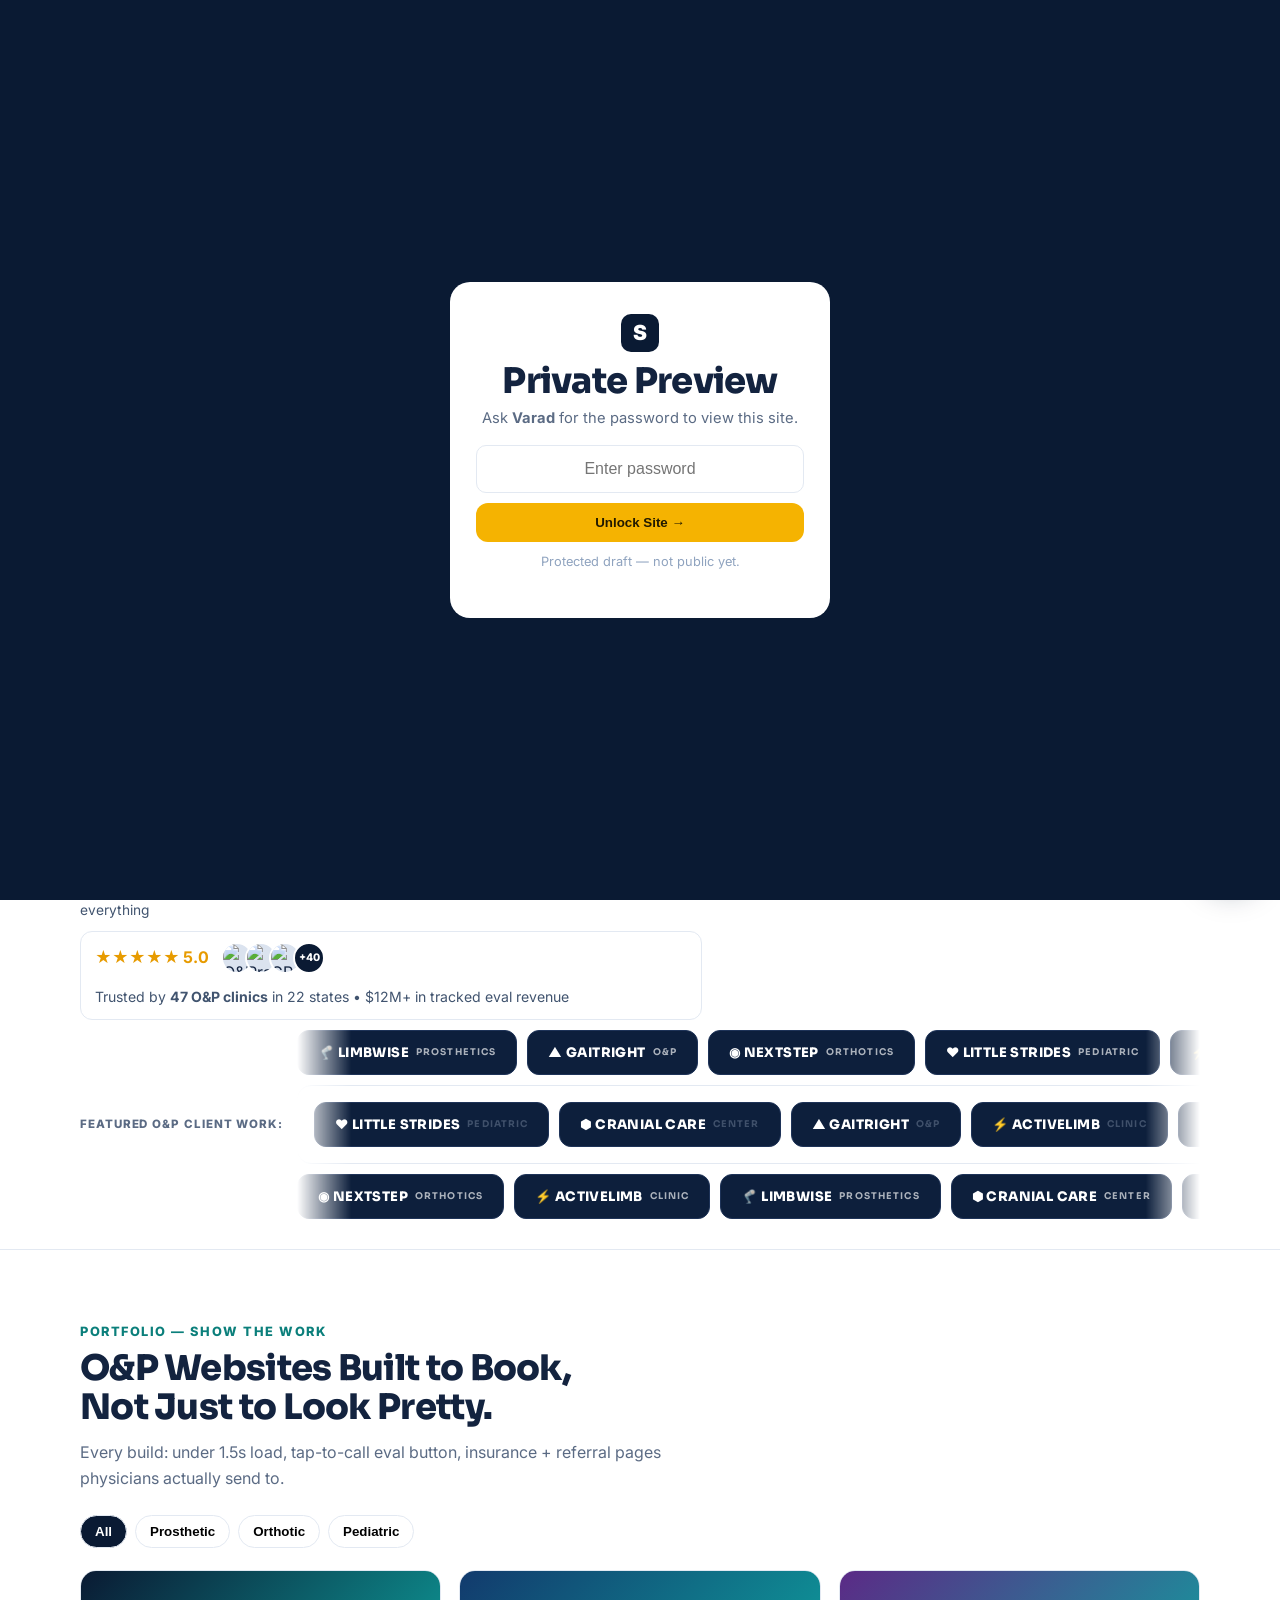
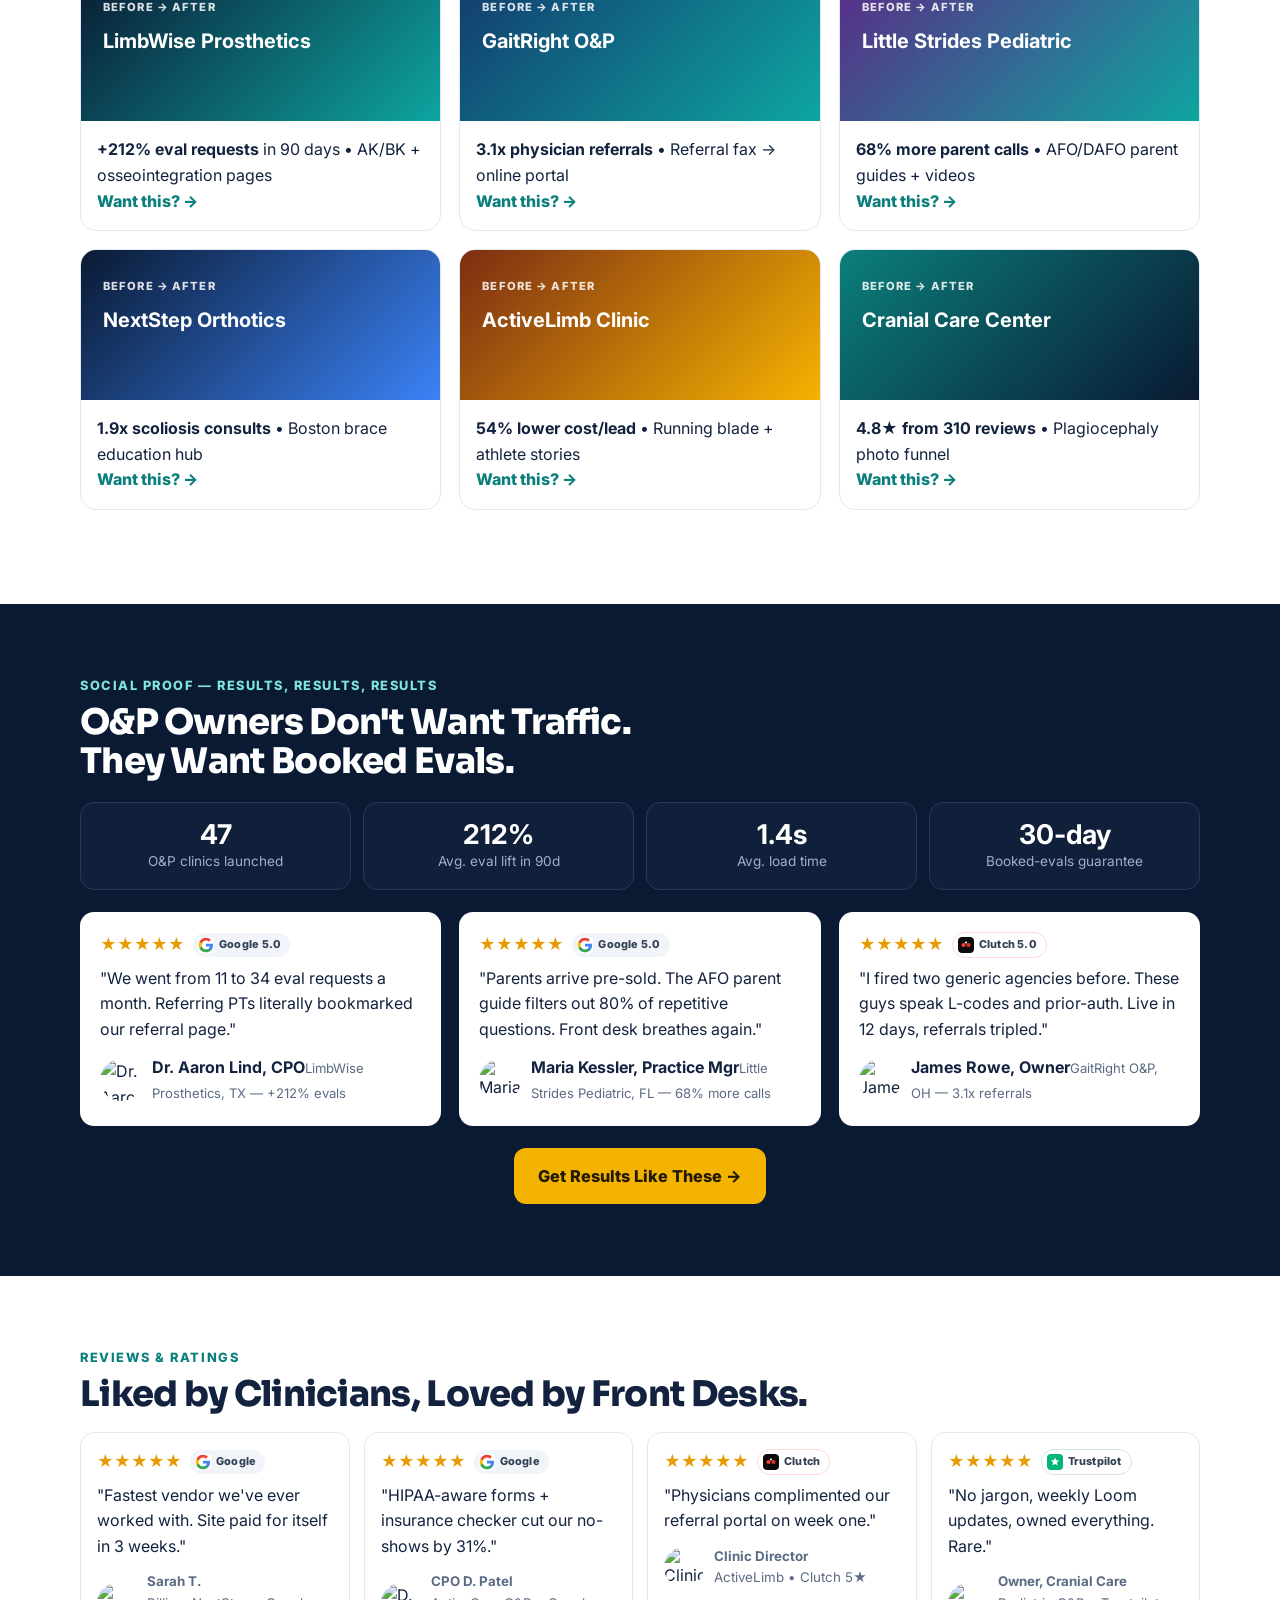
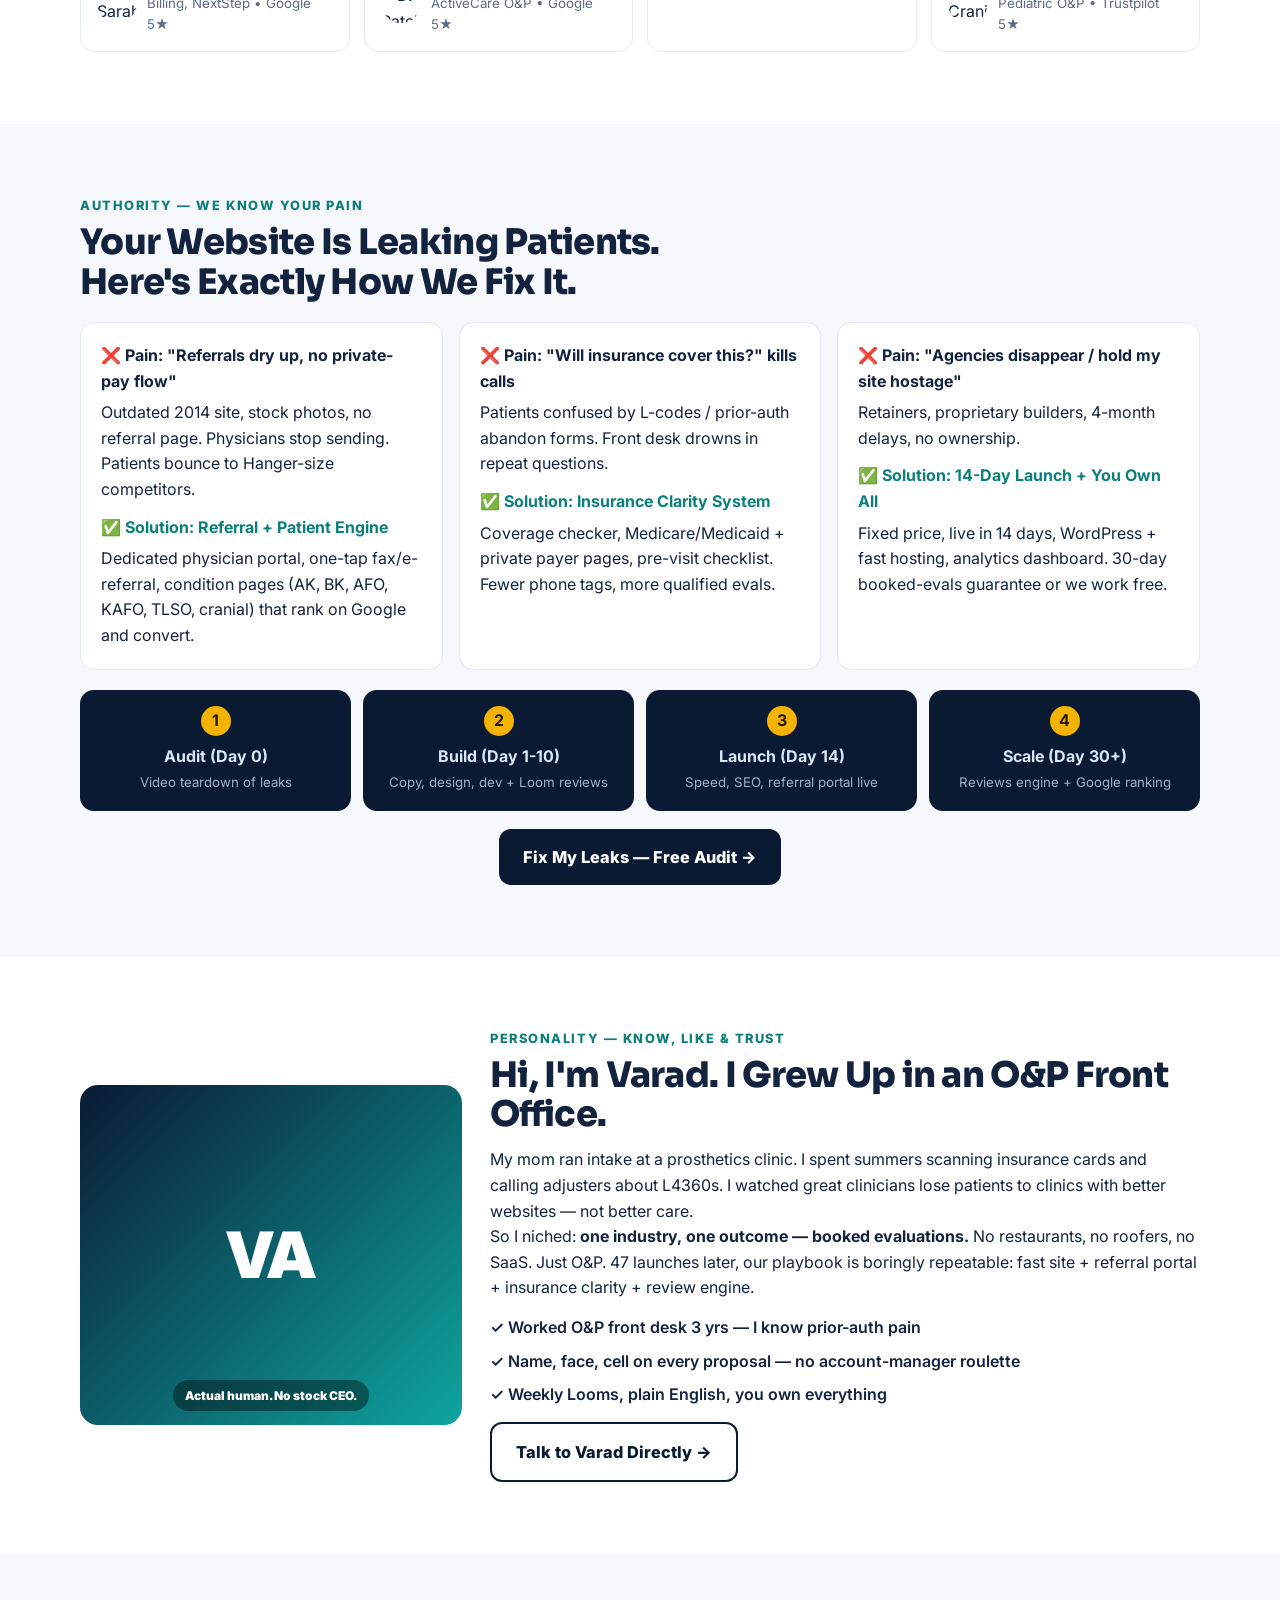
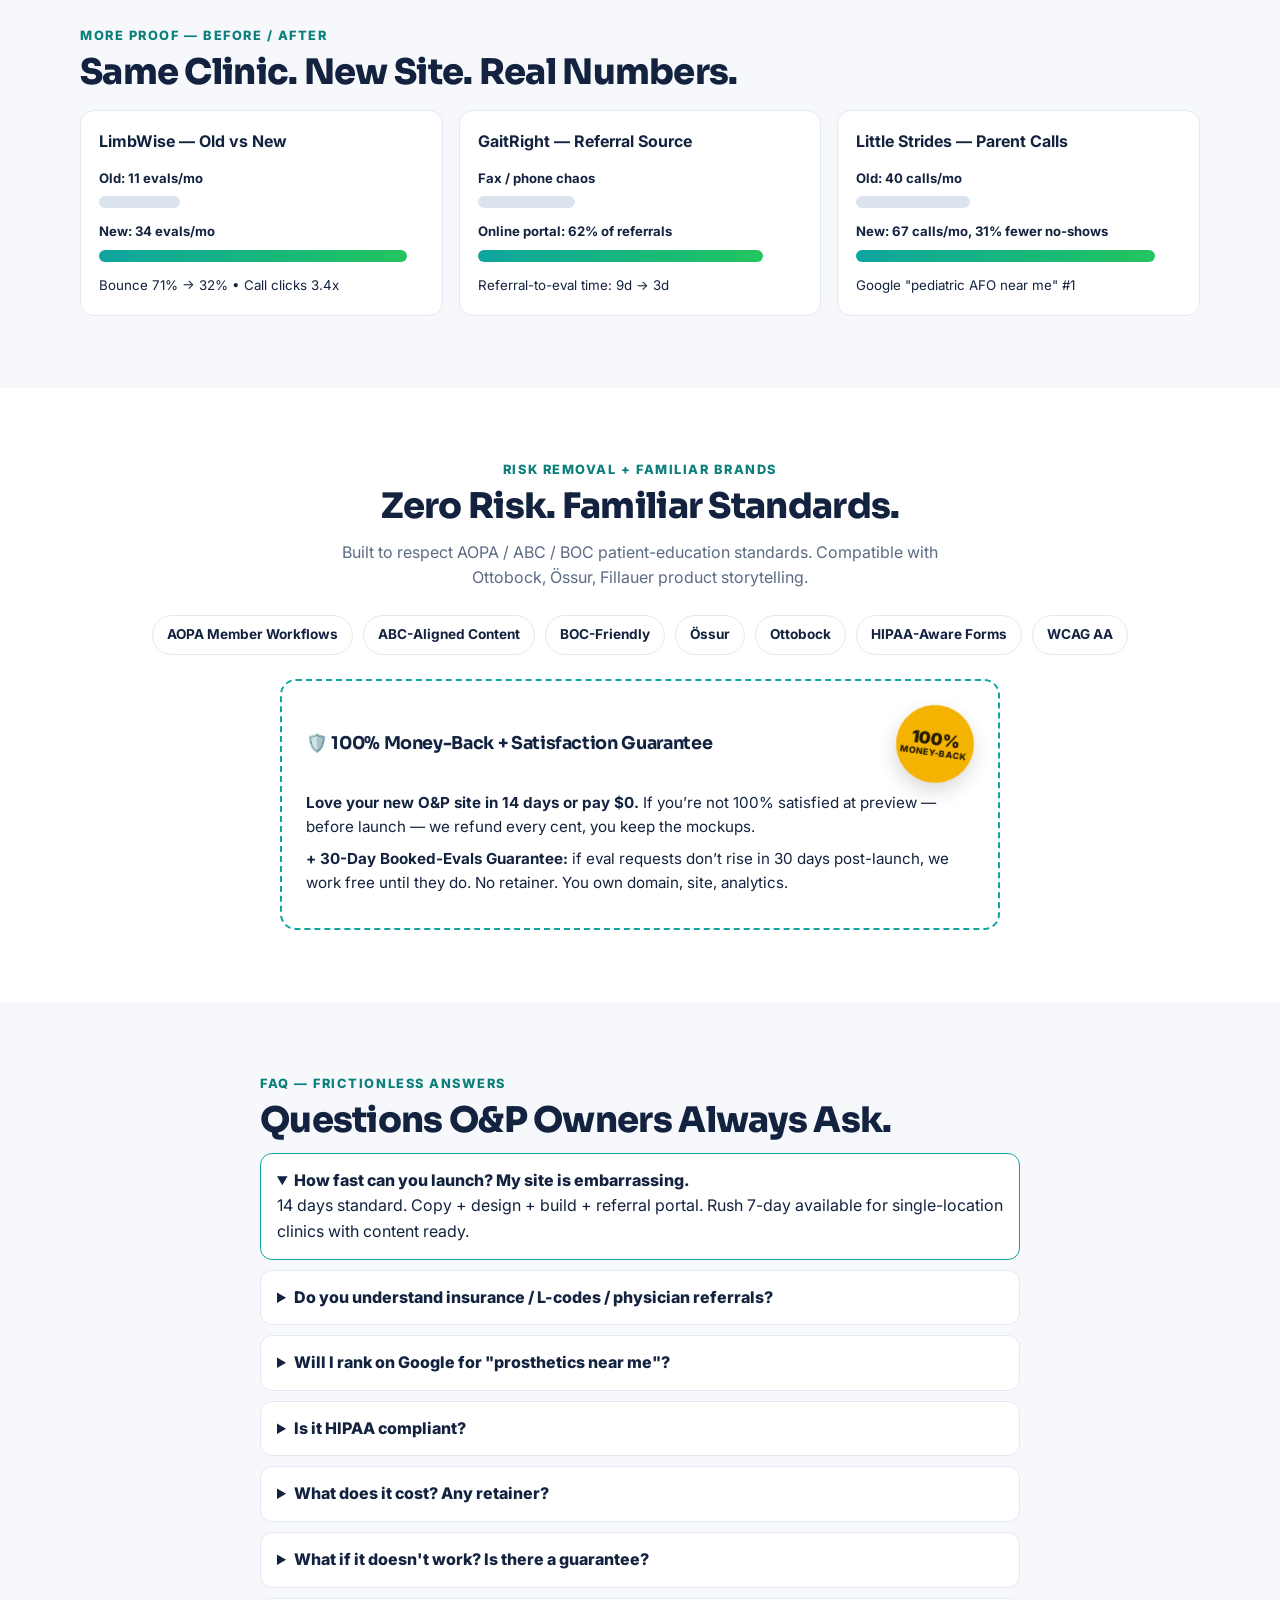
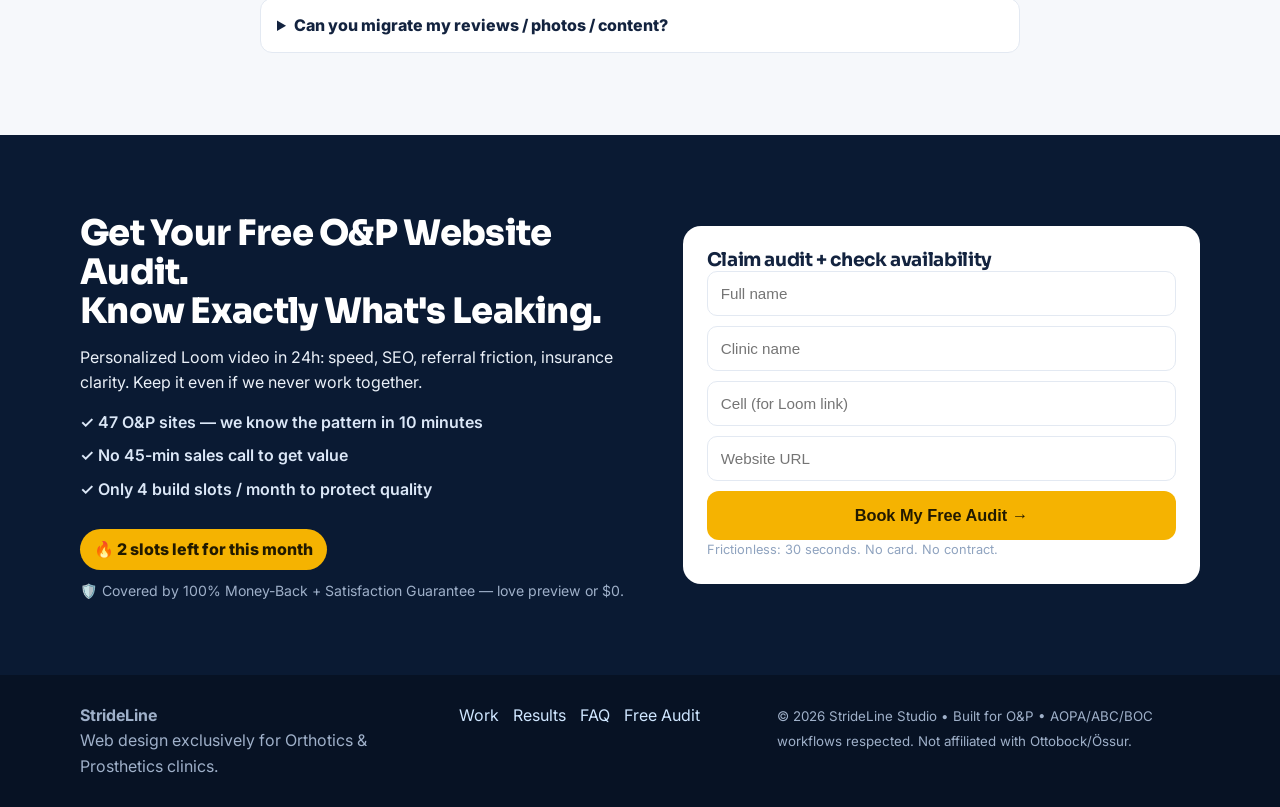
==== commit 32389251: "Real Google/Clutch/Trustpilot logos in testimonials Blueprint Trust: Social Proof - replace simpleic" ====
--- a/index.html
+++ b/index.html
@@ -186,17 +186,17 @@
     </div>
     <div class="grid3">
       <div class="tcard">
-        <div class="tstars">★★★★★ <span class="plat"><img src="https://cdn.simpleicons.org/google" alt="Google logo" loading="lazy" /> Google 5.0</span></div>
+        <div class="tstars">★★★★★ <span class="plat"><img src="assets/google-g.svg" alt="Google logo" loading="lazy" /> Google 5.0</span></div>
         <p>"We went from 11 to 34 eval requests a month. Referring PTs literally bookmarked our referral page."</p>
         <div class="tmeta"><img src="https://randomuser.me/api/portraits/men/22.jpg" alt="Dr. Aaron Lind" loading="lazy" /><div><strong>Dr. Aaron Lind, CPO</strong><span>LimbWise Prosthetics, TX — +212% evals</span></div></div>
       </div>
       <div class="tcard">
-        <div class="tstars">★★★★★ <span class="plat"><img src="https://cdn.simpleicons.org/google" alt="Google logo" loading="lazy" /> Google 5.0</span></div>
+        <div class="tstars">★★★★★ <span class="plat"><img src="assets/google-g.svg" alt="Google logo" loading="lazy" /> Google 5.0</span></div>
         <p>"Parents arrive pre-sold. The AFO parent guide filters out 80% of repetitive questions. Front desk breathes again."</p>
         <div class="tmeta"><img src="https://randomuser.me/api/portraits/women/68.jpg" alt="Maria Kessler" loading="lazy" /><div><strong>Maria Kessler, Practice Mgr</strong><span>Little Strides Pediatric, FL — 68% more calls</span></div></div>
       </div>
       <div class="tcard">
-        <div class="tstars">★★★★★ <span class="plat c"><img src="https://cdn.simpleicons.org/clutch" alt="Clutch logo" loading="lazy" /> Clutch 5.0</span></div>
+        <div class="tstars">★★★★★ <span class="plat c"><img src="assets/clutch.svg" alt="Clutch logo" loading="lazy" /> Clutch 5.0</span></div>
         <p>"I fired two generic agencies before. These guys speak L-codes and prior-auth. Live in 12 days, referrals tripled."</p>
         <div class="tmeta"><img src="https://randomuser.me/api/portraits/men/75.jpg" alt="James Rowe" loading="lazy" /><div><strong>James Rowe, Owner</strong><span>GaitRight O&P, OH — 3.1x referrals</span></div></div>
       </div>
@@ -211,10 +211,10 @@
     <p class="kicker">REVIEWS & RATINGS</p>
     <h2>Liked by Clinicians, Loved by Front Desks.</h2>
     <div class="rev-grid">
-      <div class="rev"><div class="tstars">★★★★★ <span class="plat"><img src="https://cdn.simpleicons.org/google" alt="Google logo" loading="lazy" /> Google</span></div><p>"Fastest vendor we've ever worked with. Site paid for itself in 3 weeks."</p><div class="rmeta"><img src="https://randomuser.me/api/portraits/women/65.jpg" alt="Sarah T." loading="lazy" /><small><strong>Sarah T.</strong><br>Billing, NextStep • Google 5★</small></div></div>
-      <div class="rev"><div class="tstars">★★★★★ <span class="plat"><img src="https://cdn.simpleicons.org/google" alt="Google logo" loading="lazy" /> Google</span></div><p>"HIPAA-aware forms + insurance checker cut our no-shows by 31%."</p><div class="rmeta"><img src="https://randomuser.me/api/portraits/men/41.jpg" alt="D. Patel" loading="lazy" /><small><strong>CPO D. Patel</strong><br>ActiveCare O&P • Google 5★</small></div></div>
-      <div class="rev"><div class="tstars">★★★★★ <span class="plat c"><img src="https://cdn.simpleicons.org/clutch" alt="Clutch logo" loading="lazy" /> Clutch</span></div><p>"Physicians complimented our referral portal on week one."</p><div class="rmeta"><img src="https://randomuser.me/api/portraits/women/12.jpg" alt="Clinic Director" loading="lazy" /><small><strong>Clinic Director</strong><br>ActiveLimb • Clutch 5★</small></div></div>
-      <div class="rev"><div class="tstars">★★★★★ <span class="plat t"><img src="https://cdn.simpleicons.org/trustpilot" alt="Trustpilot logo" loading="lazy" /> Trustpilot</span></div><p>"No jargon, weekly Loom updates, owned everything. Rare."</p><div class="rmeta"><img src="https://randomuser.me/api/portraits/men/17.jpg" alt="Cranial Care owner" loading="lazy" /><small><strong>Owner, Cranial Care</strong><br>Pediatric O&P • Trustpilot 5★</small></div></div>
+      <div class="rev"><div class="tstars">★★★★★ <span class="plat"><img src="assets/google-g.svg" alt="Google logo" loading="lazy" /> Google</span></div><p>"Fastest vendor we've ever worked with. Site paid for itself in 3 weeks."</p><div class="rmeta"><img src="https://randomuser.me/api/portraits/women/65.jpg" alt="Sarah T." loading="lazy" /><small><strong>Sarah T.</strong><br>Billing, NextStep • Google 5★</small></div></div>
+      <div class="rev"><div class="tstars">★★★★★ <span class="plat"><img src="assets/google-g.svg" alt="Google logo" loading="lazy" /> Google</span></div><p>"HIPAA-aware forms + insurance checker cut our no-shows by 31%."</p><div class="rmeta"><img src="https://randomuser.me/api/portraits/men/41.jpg" alt="D. Patel" loading="lazy" /><small><strong>CPO D. Patel</strong><br>ActiveCare O&P • Google 5★</small></div></div>
+      <div class="rev"><div class="tstars">★★★★★ <span class="plat c"><img src="assets/clutch.svg" alt="Clutch logo" loading="lazy" /> Clutch</span></div><p>"Physicians complimented our referral portal on week one."</p><div class="rmeta"><img src="https://randomuser.me/api/portraits/women/12.jpg" alt="Clinic Director" loading="lazy" /><small><strong>Clinic Director</strong><br>ActiveLimb • Clutch 5★</small></div></div>
+      <div class="rev"><div class="tstars">★★★★★ <span class="plat t"><img src="assets/trustpilot-star.svg" alt="Trustpilot logo" loading="lazy" /> Trustpilot</span></div><p>"No jargon, weekly Loom updates, owned everything. Rare."</p><div class="rmeta"><img src="https://randomuser.me/api/portraits/men/17.jpg" alt="Cranial Care owner" loading="lazy" /><small><strong>Owner, Cranial Care</strong><br>Pediatric O&P • Trustpilot 5★</small></div></div>
     </div>
   </div>
 </section>
--- a/styles.css
+++ b/styles.css
@@ -101,7 +101,7 @@
 .tcard{background:#fff;color:var(--ink);border-radius:14px;padding:20px}
 .tstars{color:#e79b00;font-weight:800;display:flex;align-items:center;gap:8px;margin-bottom:8px;flex-wrap:wrap}
 .plat{display:inline-flex;align-items:center;gap:5px;font-size:.68rem;font-weight:800;padding:3px 9px 3px 5px;border-radius:100px;background:#f1f5f9;color:#334155;letter-spacing:.02em}
-.plat img{width:15px;height:15px;object-fit:contain;flex-shrink:0}
+.plat img{width:16px;height:16px;object-fit:contain;flex-shrink:0;border-radius:4px;background:#fff}
 .plat.c{background:#fff;border:1px solid #ffd9d4}
 .plat.t{background:#fff;border:1px solid #d4e8dc}
 .tmeta{display:flex;gap:10px;margin-top:12px;align-items:center}
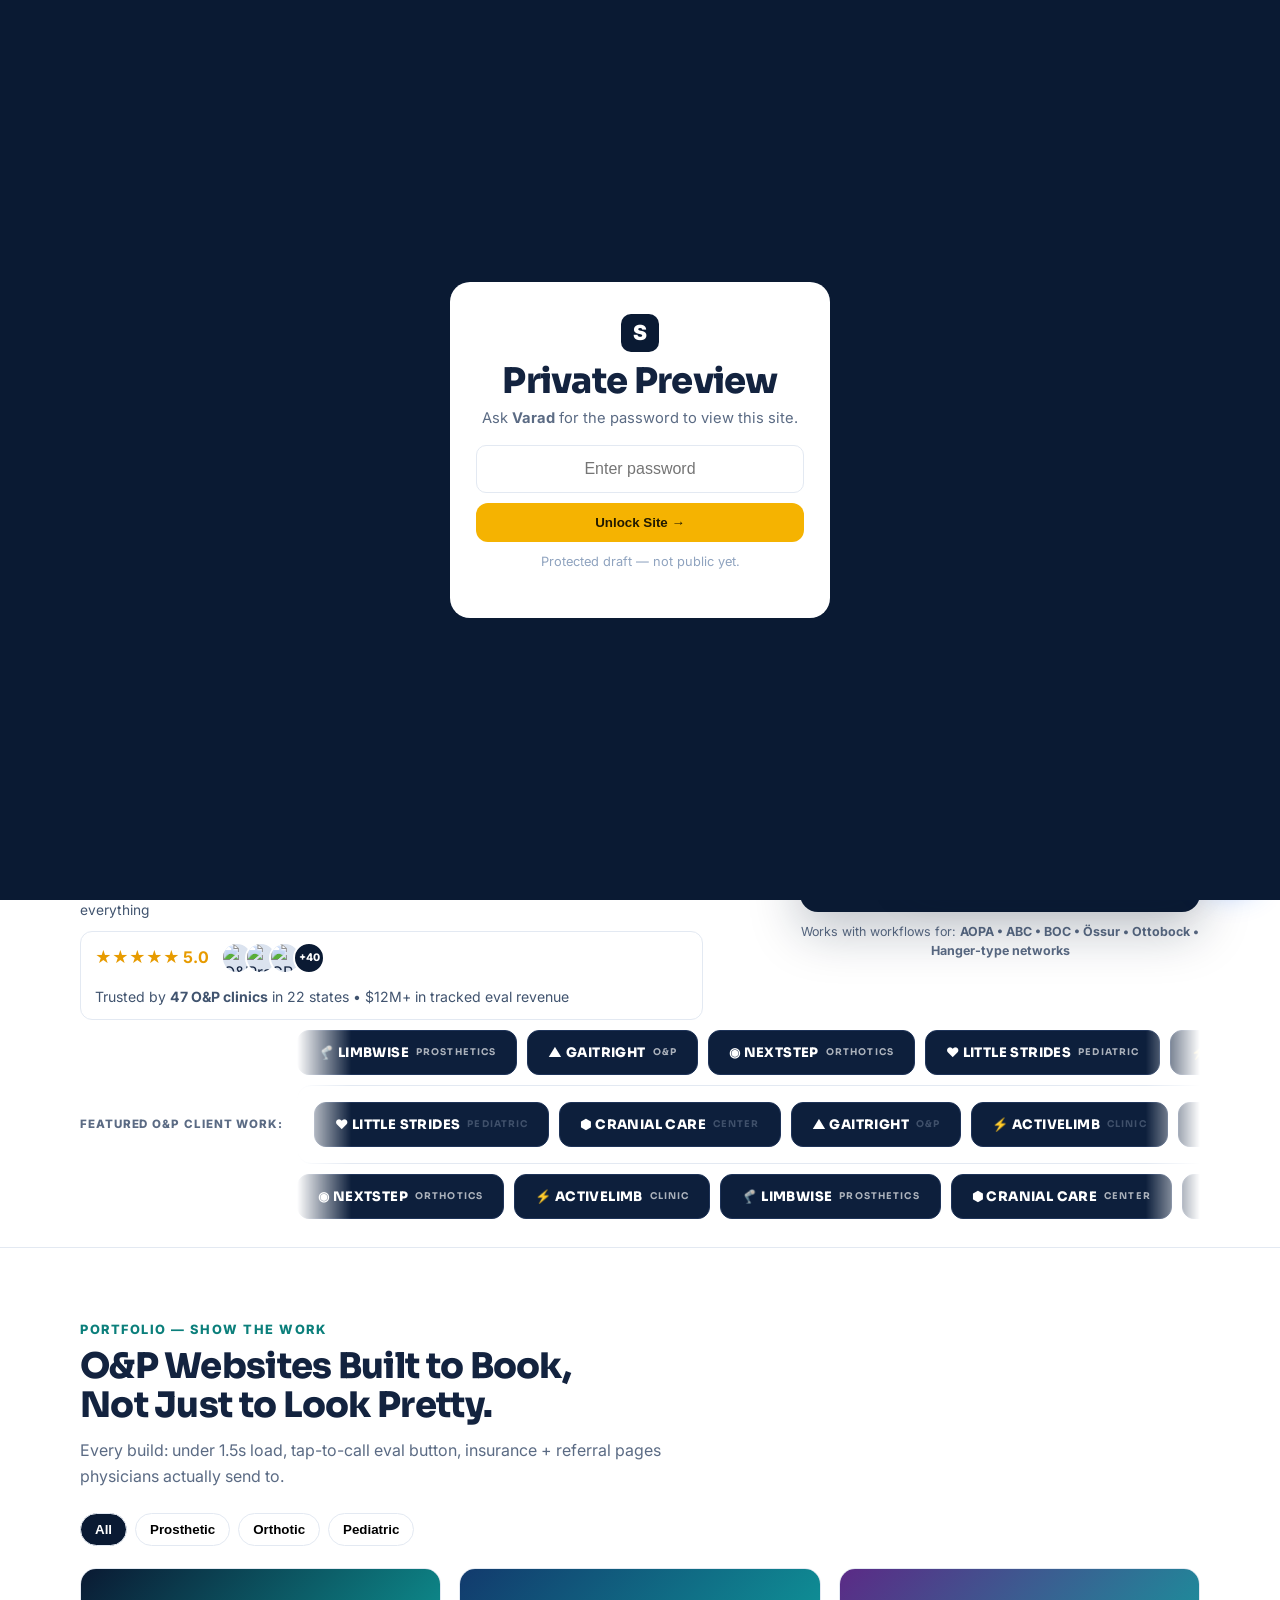
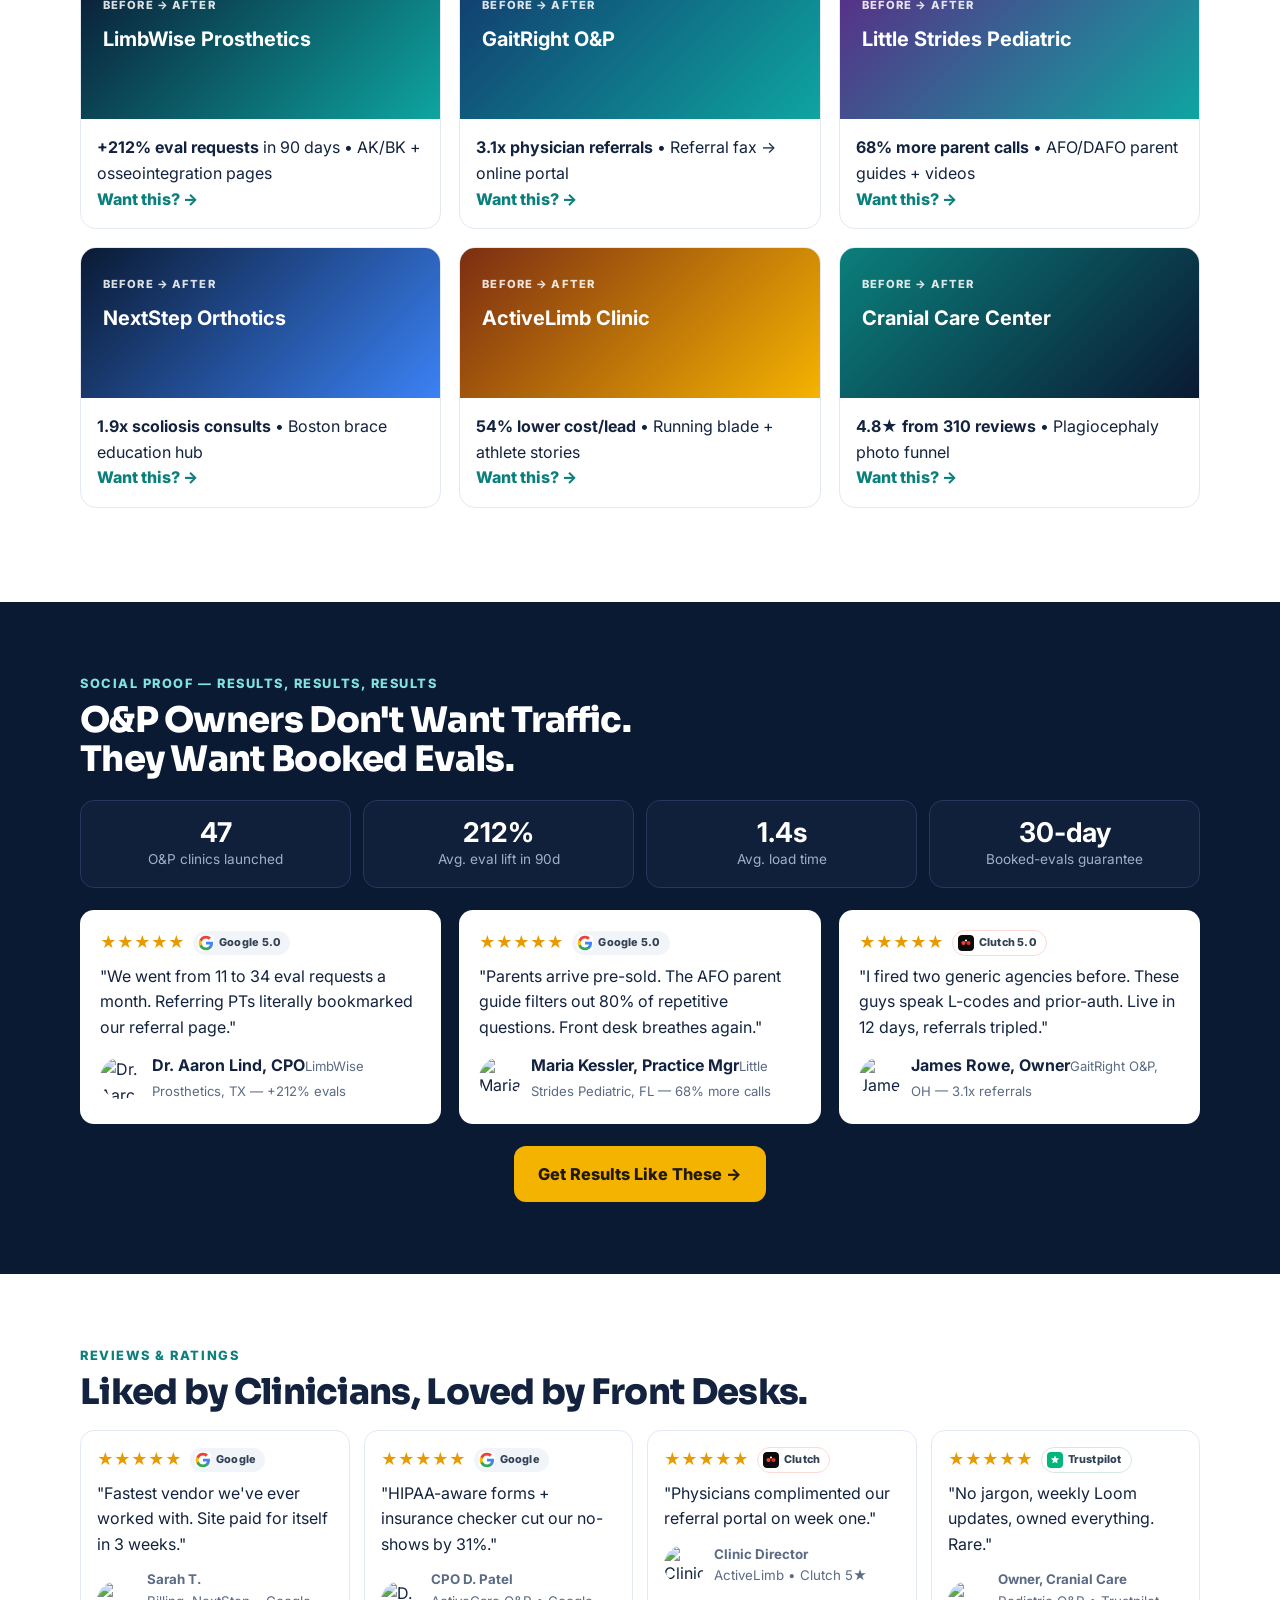
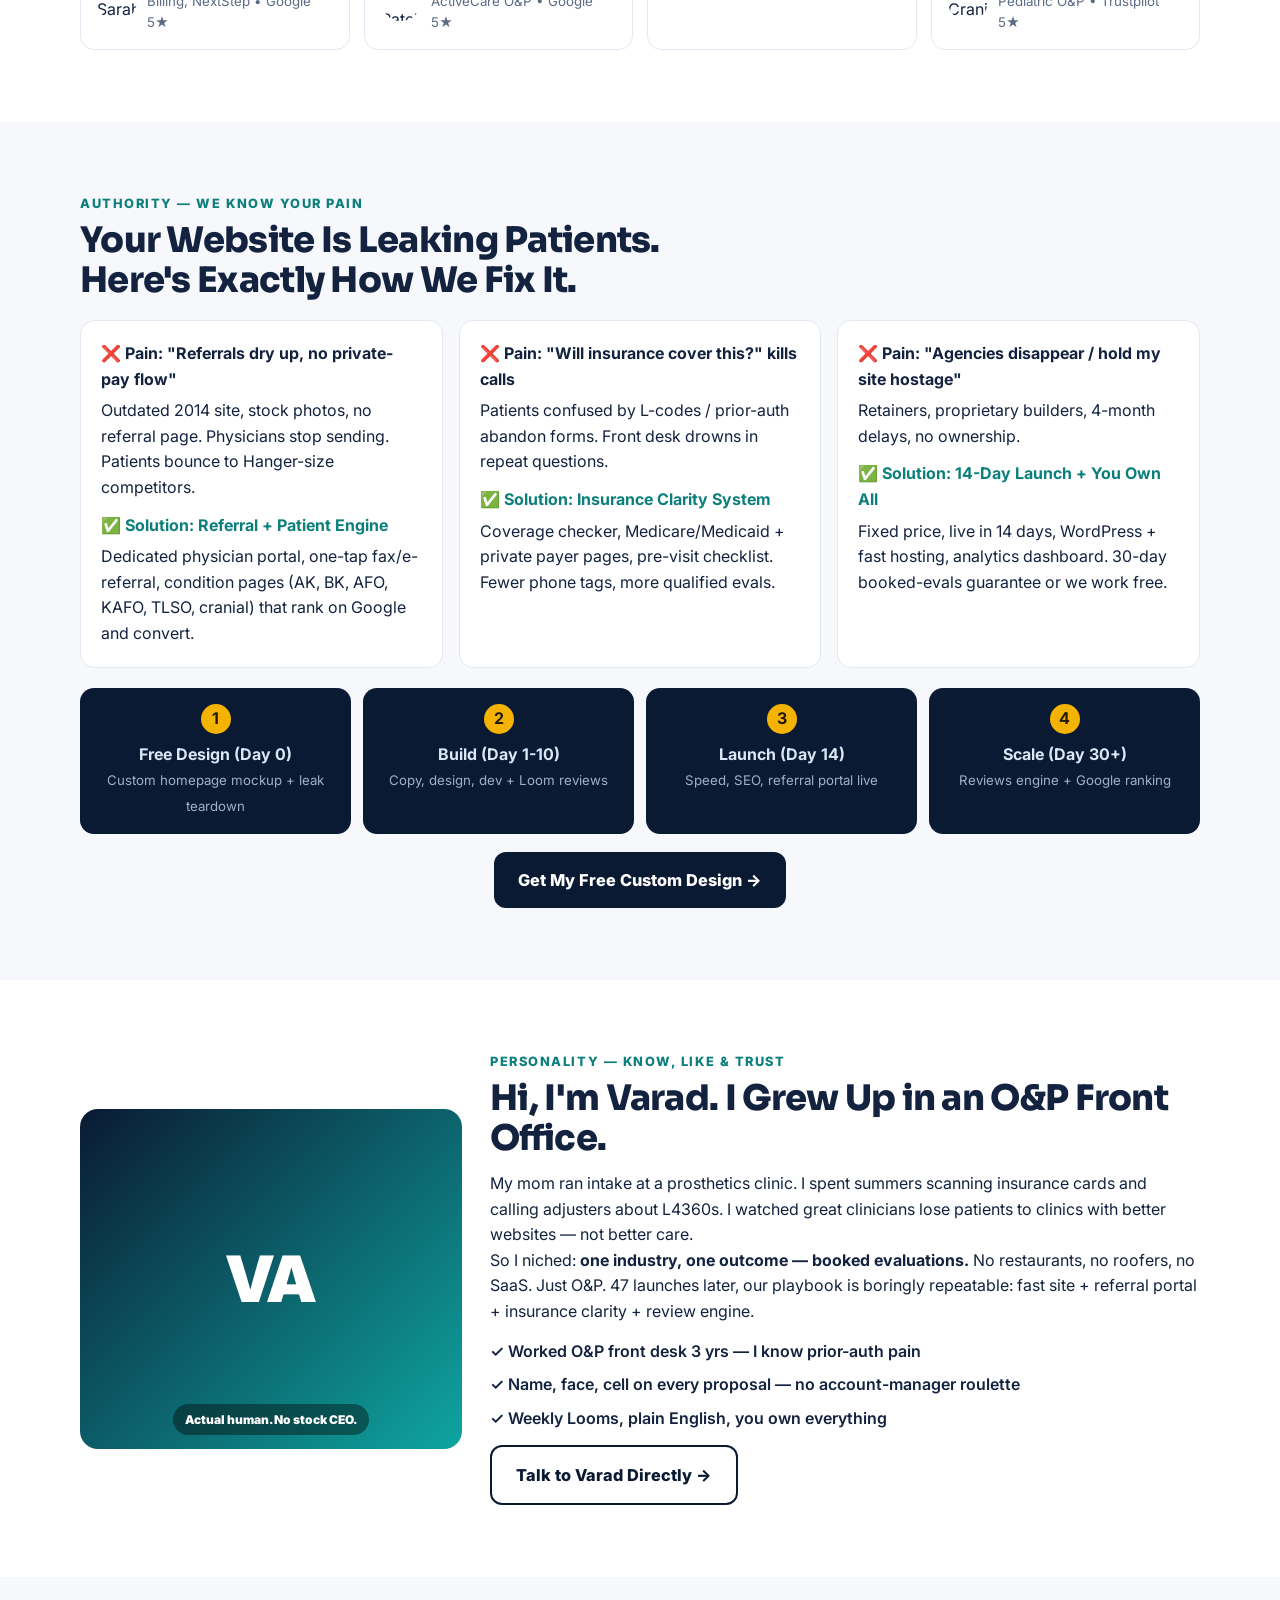
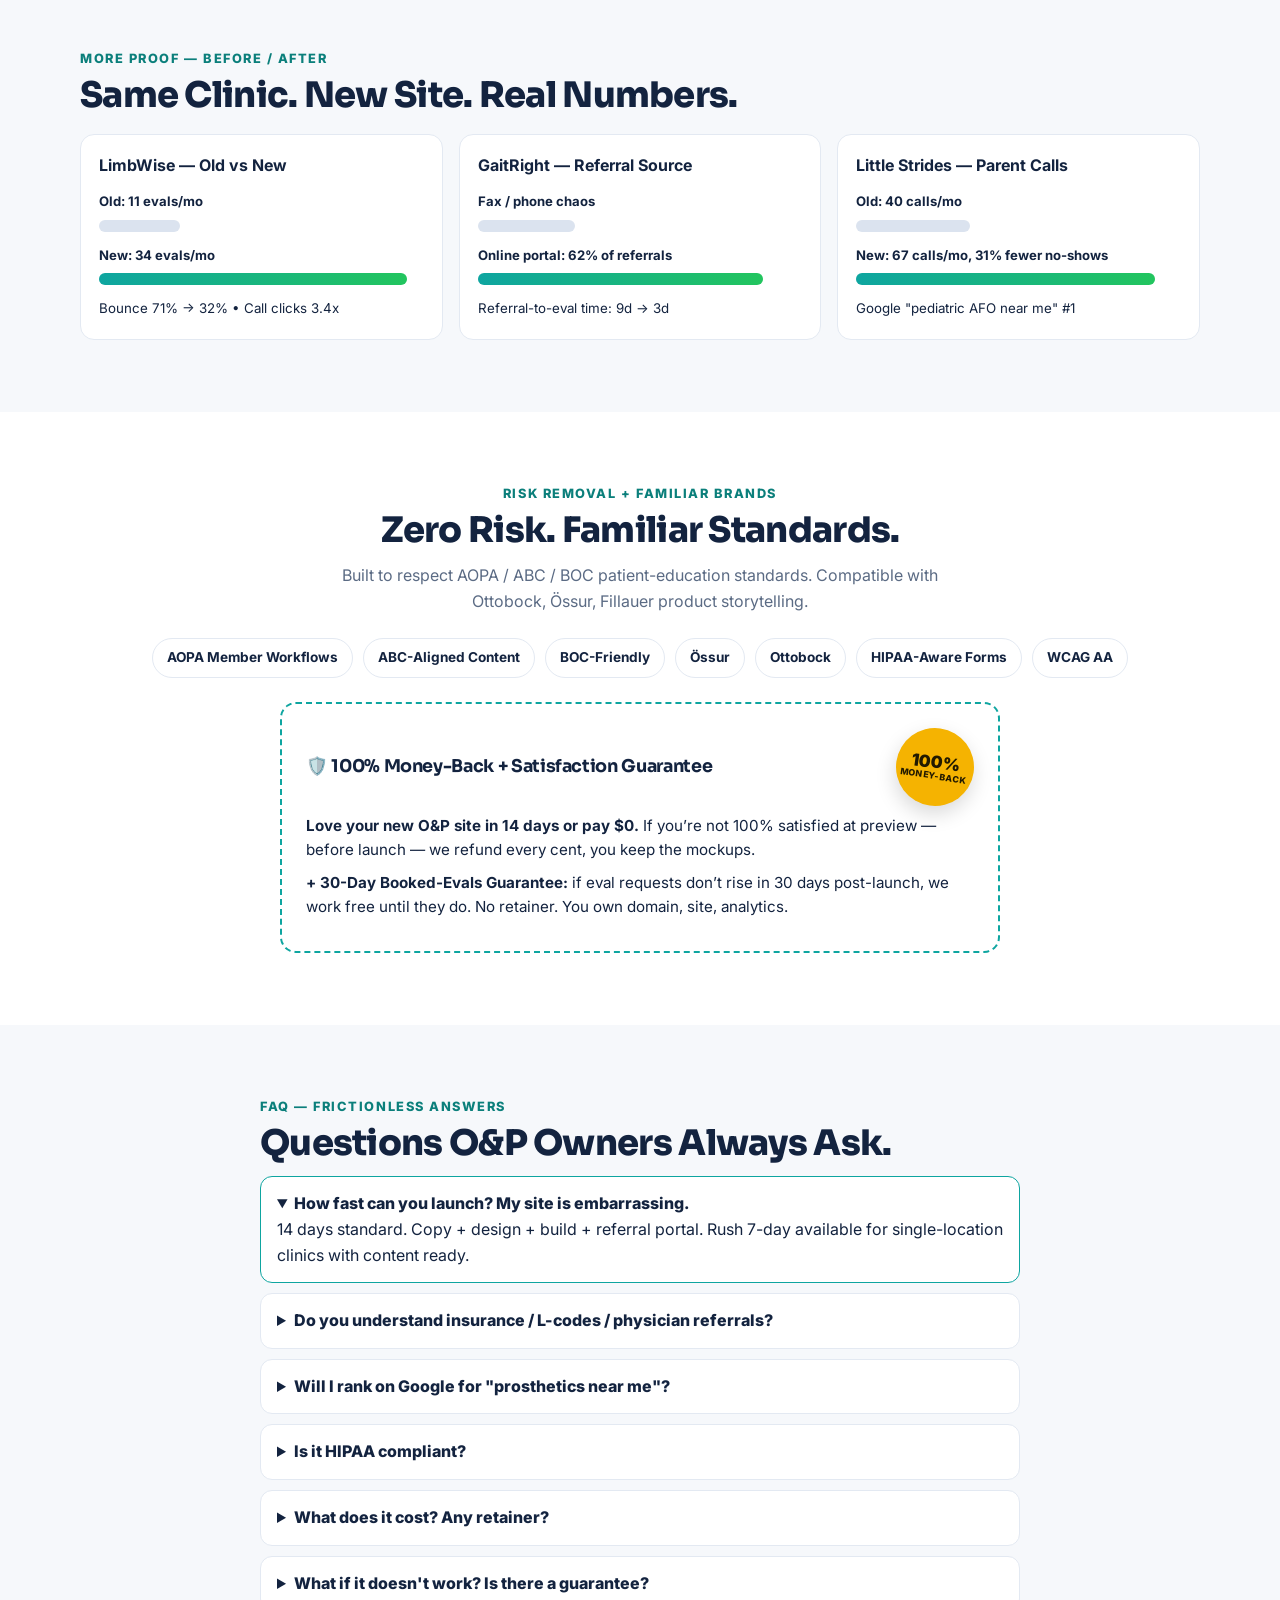
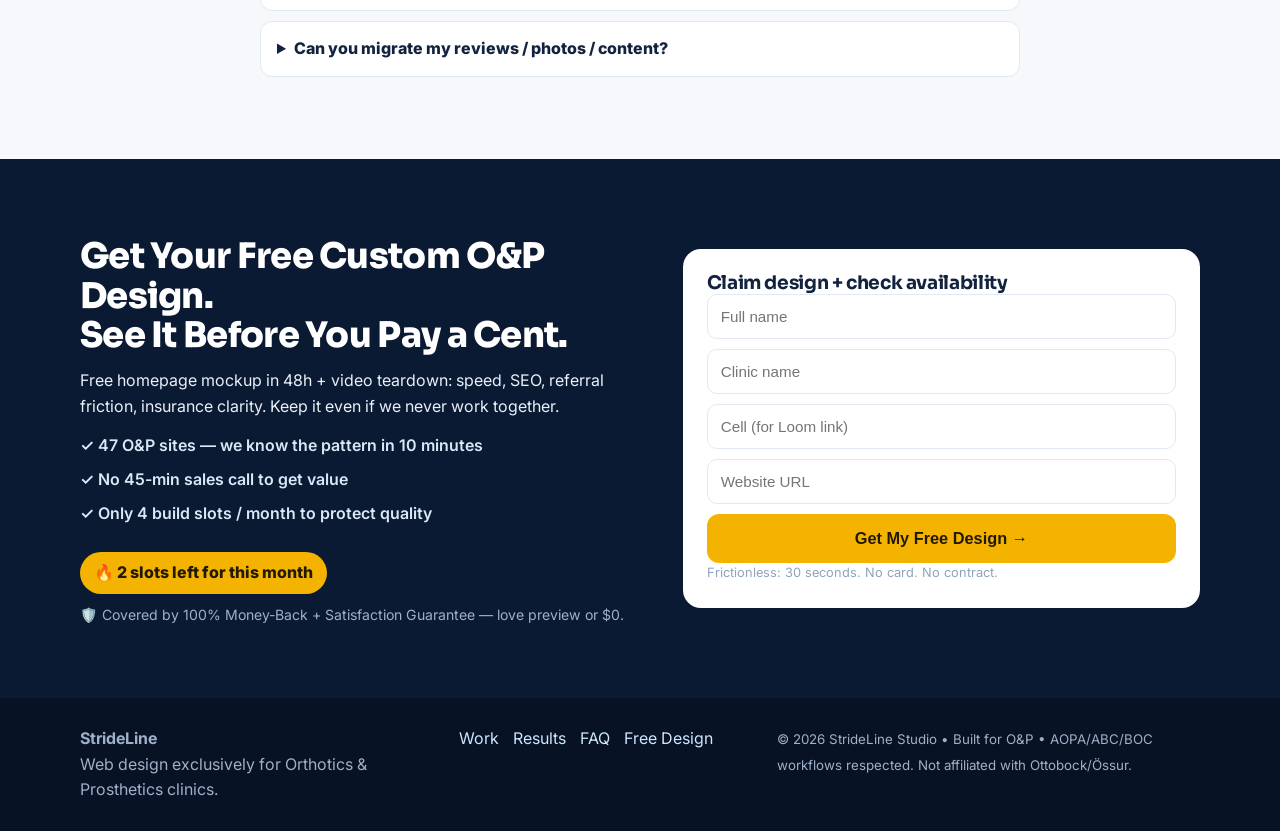
==== commit 8274171f: "Hero: frictionless Free Custom Design CTA, no inline form Blueprint Hero: 3 reasons + proof + risk +" ====
--- a/index.html
+++ b/index.html
@@ -44,7 +44,7 @@
       <a href="#faq">FAQ</a>
     </nav>
     <div class="header-cta">
-      <a href="#book" class="btn btn-primary btn-sm">Book Free O&P Audit →</a>
+      <a href="#book" class="btn btn-primary btn-sm">Get Free Custom Design →</a>
       <button class="menu-btn" id="menuBtn" aria-label="Menu">☰</button>
     </div>
   </div>
@@ -68,7 +68,7 @@
       </div>
 
       <div class="hero-ctas">
-        <a href="#book" class="btn btn-primary btn-lg">Get My Free O&P Website Audit →</a>
+        <a href="#book" class="btn btn-accent btn-lg">Get My Free Custom Design →</a>
         <a href="#work" class="btn btn-ghost btn-lg">See O&P Work ↓</a>
       </div>
       <p class="risk">🔒 100% Money-Back Guarantee • 100% Satisfaction Guarantee • No long contract • You own everything</p>
@@ -82,16 +82,21 @@
     </div>
 
     <div class="hero-card">
-      <div class="audit-box" id="book-mini">
-        <h3>Free O&P Growth Audit</h3>
-        <p>We'll teardown your site on video: speed, referral leaks, insurance friction.</p>
-        <form id="auditForm">
-          <input type="text" id="fName" placeholder="Your name" required />
-          <input type="text" id="fClinic" placeholder="Clinic name" required />
-          <input type="url" id="fSite" placeholder="Current website URL" required />
-          <button type="submit" class="btn btn-primary btn-block">Claim My Free Audit →</button>
-        </form>
-        <p class="micro" id="formMsg">⚡ 2-min, frictionless. No pitch deck. Replies in 24h.</p>
+      <div class="design-box" id="book-mini">
+        <p class="design-pill">FREE — CUSTOM HOMEPAGE DESIGN</p>
+        <h3>See Your New O&P Website Before You Pay.</h3>
+        <p>Free custom homepage mockup for your clinic in 48h. No form-wall — one click.</p>
+        <div class="design-mockup" aria-hidden="true">
+          <div class="mock-bar"><i></i><i></i><i></i><span>yourclinic.com — new design</span></div>
+          <div class="mock-screen">
+            <div class="mock-nav"></div>
+            <div class="mock-hero"><b></b><span></span><span class="short"></span></div>
+            <div class="mock-row"><i></i><i></i><i></i></div>
+            <div class="mock-badge">+212% evals</div>
+          </div>
+        </div>
+        <a href="#book" class="btn btn-accent btn-block btn-lg">Get My Free Custom Design →</a>
+        <p class="micro">🔒 100% Money-Back • You own everything • No retainer</p>
         <!-- Personality mini-feature -->
         <div class="founder-mini">
           <div class="favatar">VA</div>
@@ -245,12 +250,12 @@
       </div>
     </div>
     <div class="process">
-      <div><b>1</b><strong>Audit (Day 0)</strong><span>Video teardown of leaks</span></div>
+      <div><b>1</b><strong>Free Design (Day 0)</strong><span>Custom homepage mockup + leak teardown</span></div>
       <div><b>2</b><strong>Build (Day 1-10)</strong><span>Copy, design, dev + Loom reviews</span></div>
       <div><b>3</b><strong>Launch (Day 14)</strong><span>Speed, SEO, referral portal live</span></div>
       <div><b>4</b><strong>Scale (Day 30+)</strong><span>Reviews engine + Google ranking</span></div>
     </div>
-    <div class="center"><a href="#book" class="btn btn-primary btn-lg">Fix My Leaks — Free Audit →</a></div>
+    <div class="center"><a href="#book" class="btn btn-primary btn-lg">Get My Free Custom Design →</a></div>
   </div>
 </section>
 
@@ -325,8 +330,8 @@
 <section class="section dark final" id="book">
   <div class="container final-grid">
     <div>
-      <h2 class="white">Get Your Free O&P Website Audit.<br/>Know Exactly What's Leaking.</h2>
-      <p>Personalized Loom video in 24h: speed, SEO, referral friction, insurance clarity. Keep it even if we never work together.</p>
+      <h2 class="white">Get Your Free Custom O&P Design.<br/>See It Before You Pay a Cent.</h2>
+      <p>Free homepage mockup in 48h + video teardown: speed, SEO, referral friction, insurance clarity. Keep it even if we never work together.</p>
       <ul class="ticks light">
         <li>✓ 47 O&P sites — we know the pattern in 10 minutes</li>
         <li>✓ No 45-min sales call to get value</li>
@@ -336,12 +341,12 @@
       <p style="margin-top:10px;font-size:.88rem;color:#9fb0c9">🛡️ Covered by 100% Money-Back + Satisfaction Guarantee — love preview or $0.</p>
     </div>
     <form class="book-form" id="bookForm">
-      <h3>Claim audit + check availability</h3>
+      <h3>Claim design + check availability</h3>
       <input type="text" id="bName" placeholder="Full name" required />
       <input type="text" id="bClinic" placeholder="Clinic name" required />
       <input type="tel" id="bPhone" placeholder="Cell (for Loom link)" required />
       <input type="url" id="bSite" placeholder="Website URL" required />
-      <button class="btn btn-accent btn-block btn-lg" type="submit">Book My Free Audit →</button>
+      <button class="btn btn-accent btn-block btn-lg" type="submit">Get My Free Design →</button>
       <p class="micro" id="bookMsg">Frictionless: 30 seconds. No card. No contract.</p>
     </form>
   </div>
@@ -352,28 +357,28 @@
 <footer class="footer">
   <div class="container foot-grid">
     <div><strong>StrideLine</strong><p>Web design exclusively for Orthotics & Prosthetics clinics.</p></div>
-    <div><a href="#work">Work</a><a href="#results">Results</a><a href="#faq">FAQ</a><a href="#book">Free Audit</a></div>
+    <div><a href="#work">Work</a><a href="#results">Results</a><a href="#faq">FAQ</a><a href="#book">Free Design</a></div>
     <div><small>© 2026 StrideLine Studio • Built for O&P • AOPA/ABC/BOC workflows respected. Not affiliated with Ottobock/Össur.</small></div>
   </div>
 </footer>
 
 <!-- Sticky mobile CTA -->
-<a href="#book" class="sticky-cta" data-modal>Book Free O&P Audit →</a>
+<a href="#book" class="sticky-cta" data-modal>Get Free Custom Design →</a>
 
 <!-- Frictionless popup -->
-<div class="modal-overlay" id="auditModal" aria-hidden="true" role="dialog" aria-modal="true" aria-label="Free O&P audit">
+<div class="modal-overlay" id="auditModal" aria-hidden="true" role="dialog" aria-modal="true" aria-label="Free custom design">
   <div class="modal" role="document">
     <button class="modal-x" id="modalClose" aria-label="Close">✕</button>
     <div id="modalMain">
       <p class="kicker">FREE — WORTH $499 • 30 SEC</p>
-      <h3>Get My Free O&P Website Audit →</h3>
-      <p class="modal-sub">Video teardown in 24h. Covered by 100% money-back guarantee. <span id="slotNote">2 slots left.</span></p>
+      <h3>Get My Free Custom Design →</h3>
+      <p class="modal-sub">Homepage mockup in 48h. Covered by 100% money-back guarantee. <span id="slotNote">2 slots left.</span></p>
       <form id="modalForm" novalidate>
         <input type="text" id="mName" placeholder="Full name" autocomplete="name" required />
         <input type="text" id="mClinic" placeholder="Clinic name" autocomplete="organization" required />
         <input type="url" id="mSite" placeholder="Website URL (https://...)" inputmode="url" required />
         <input type="tel" id="mPhone" placeholder="Cell for Loom link" autocomplete="tel" required />
-        <button class="btn btn-accent btn-block btn-lg" type="submit" id="modalSubmit">Claim My Audit →</button>
+        <button class="btn btn-accent btn-block btn-lg" type="submit" id="modalSubmit">Claim My Free Design →</button>
         <p class="micro dark-micro" id="modalMsg">⚡ Frictionless • Replies in 24h • You own everything</p>
       </form>
     </div>
--- a/styles.css
+++ b/styles.css
@@ -7,7 +7,13 @@
 h1,h2,h3{font-family:Sora,Inter,sans-serif;line-height:1.12;letter-spacing:-.02em}
 h1{font-size:clamp(2rem,4.5vw,3.3rem);font-weight:800}
 h2{font-size:clamp(1.5rem,3vw,2.2rem);font-weight:800;margin:.4rem 0 .8rem}
-.container{max-width:1160px;margin:0 auto;padding:0 20px}
+.container{max-width:1160px;margin:0 auto;padding:0 clamp(16px,3vw,20px)}
+/* Ultra-wide guard: 50% zoom (= huge CSS viewport) renders same capped composition */
+@media(min-width:1600px){
+.container,.hero-grid,.logo-belt{max-width:1160px}
+.hero-copy h1{font-size:3.3rem}
+.hero-grid{gap:36px}
+}
 .narrow{max-width:800px}
 .section{padding:72px 0}
 .tint{background:var(--bg)}
@@ -38,9 +44,12 @@
 .btn-sm{padding:10px 16px;font-size:.9rem}.btn-lg{padding:15px 24px;font-size:1.02rem}
 .btn-block{width:100%;text-align:center}
 
-/* hero */
-.hero{background:linear-gradient(180deg,#eef6f6,#fff 60%);padding:36px 0 20px;border-bottom:1px solid var(--line)}
-.hero-grid{display:grid;grid-template-columns:1.2fr .9fr;gap:32px;align-items:start}
+/* hero — zoom-stable: capped shell + fluid clamp, identical at 100% and 50% zoom */
+.hero{background:linear-gradient(180deg,#eef6f6,#fff 60%);padding:clamp(24px,4vh,48px) 0 clamp(14px,2vh,22px);border-bottom:1px solid var(--line);overflow:clip;isolation:isolate}
+.hero-grid{display:grid;grid-template-columns:minmax(0,1.15fr) minmax(0,.85fr);gap:clamp(20px,3vw,36px);align-items:center;max-width:1160px;margin:0 auto}
+.hero-copy{min-width:0;max-width:640px}
+.hero-copy h1{font-size:clamp(2rem,2.5rem + 1vw,3.3rem);text-wrap:balance}
+.hero-card{min-width:0;width:100%;max-width:400px;justify-self:end}
 .pill{display:inline-block;background:#0a1a33;color:#7fe3df;font-weight:800;font-size:.75rem;padding:8px 14px;border-radius:100px;margin-bottom:14px}
 .hl{background:linear-gradient(transparent 55%,#bff3f1 55%)}
 .sub{color:#3d4f6a;margin:14px 0;font-size:1.06rem}
@@ -58,10 +67,24 @@
 .proof-avatars .more{display:inline-grid;place-items:center;width:32px;height:32px;border-radius:50%;background:var(--navy);color:#fff;font-size:.65rem;font-weight:800;margin-left:-8px;border:2px solid #fff}
 .proof-row p{font-size:.88rem;color:#41546f}
 
-.audit-box{background:var(--navy);color:#eaf0f8;border-radius:18px;padding:22px;box-shadow:0 20px 50px rgba(10,26,51,.25)}
-.audit-box h3{color:#fff}.audit-box h3 span{color:var(--accent);font-size:.85rem}
-.audit-box p{color:#b9c6da;font-size:.92rem;margin:6px 0 12px}
-.audit-box input{width:100%;padding:12px;border-radius:10px;border:1px solid #2a3d5e;margin-bottom:10px;font-size:.95rem}
+.design-box{background:var(--navy);color:#eaf0f8;border-radius:18px;padding:22px;box-shadow:0 20px 50px rgba(10,26,51,.25)}
+.design-box h3{color:#fff}
+.design-box p{color:#b9c6da;font-size:.92rem;margin:6px 0 12px}
+.design-pill{display:inline-block;background:var(--accent);color:#221a00;font-weight:800;font-size:.72rem;letter-spacing:.06em;padding:7px 12px;border-radius:100px;margin-bottom:10px}
+.design-mockup{background:#fff;border-radius:12px;overflow:hidden;margin:12px 0 14px;color:var(--ink)}
+.mock-bar{display:flex;align-items:center;gap:5px;background:#eef2f7;padding:8px 10px}
+.mock-bar i{width:9px;height:9px;border-radius:50%;background:#c3cede}
+.mock-bar i:first-child{background:#f87171}.mock-bar i:nth-child(2){background:#fbbf24}.mock-bar i:nth-child(3){background:#34d399}
+.mock-bar span{font-size:.68rem;font-weight:700;color:#5b6b84;margin-left:6px;white-space:nowrap;overflow:hidden;text-overflow:ellipsis}
+.mock-screen{padding:12px;position:relative;background:linear-gradient(135deg,#0ea5a0,#0a1a33)}
+.mock-nav{height:10px;border-radius:6px;background:rgba(255,255,255,.75);margin-bottom:10px}
+.mock-hero b{display:block;height:16px;width:75%;border-radius:6px;background:#fff;margin-bottom:8px}
+.mock-hero span{display:block;height:8px;border-radius:5px;background:rgba(255,255,255,.65);margin-bottom:6px}
+.mock-hero span.short{width:55%}
+.mock-row{display:grid;grid-template-columns:1fr 1fr 1fr;gap:8px;margin-top:10px}
+.mock-row i{height:34px;border-radius:8px;background:rgba(255,255,255,.9)}
+.mock-badge{position:absolute;top:10px;right:10px;background:var(--accent);color:#221a00;font-weight:900;font-size:.7rem;padding:6px 10px;border-radius:100px;box-shadow:0 6px 16px rgba(0,0,0,.25)}
+.design-box .btn{margin-top:2px}
 .micro{font-size:.8rem!important;color:#8fa3bf!important}
 .founder-mini{display:flex;gap:10px;background:#101f3a;border:1px solid #26395c;border-radius:12px;padding:10px;margin-top:12px}
 .favatar{width:40px;height:40px;border-radius:50%;background:var(--teal);display:grid;place-items:center;font-weight:900;color:#fff}
@@ -172,7 +195,7 @@
 .hero-copy .sub{animation:fadeUp .7s .1s ease both}
 .reasons .reason{animation:fadeUp .6s ease both}
 .reasons .reason:nth-child(2){animation-delay:.12s}.reasons .reason:nth-child(3){animation-delay:.22s}
-.audit-box{animation:pop .6s .15s ease both}
+.design-box{animation:pop .6s .15s ease both}
 .btn-primary,.btn-accent{transition:transform .15s ease,box-shadow .15s ease,filter .15s}
 .btn-primary:hover,.btn-accent:hover{transform:translateY(-2px)}
 .btn-accent{animation:pulseGlow 2.6s infinite}
@@ -229,7 +252,7 @@
 .foot-grid{grid-template-columns:1fr;text-align:center}
 .hero{padding:24px 0 16px}
 .hero-ctas .btn{flex:1 1 100%;text-align:center}
-.audit-box{padding:18px}
+.design-box{padding:18px}
 .logo-belt{padding:8px 16px}.belt-label{display:none}
 .filters{overflow-x:auto;padding-bottom:8px;-webkit-overflow-scrolling:touch}
 .chip{flex-shrink:0}
@@ -237,9 +260,18 @@
 }
 
 /* ===== Chatbot widget ===== */
-#chatFab{position:fixed;right:20px;bottom:20px;width:58px;height:58px;border-radius:50%;border:0;background:var(--navy);color:#fff;font-size:1.5rem;cursor:pointer;z-index:90;box-shadow:0 12px 30px rgba(10,26,51,.35);transition:transform .15s}
+#chatFab{position:fixed;right:20px;bottom:20px;width:58px;height:58px;border-radius:50%;border:0;background:#1f6bff;color:#fff;display:grid;place-items:center;cursor:pointer;z-index:90;box-shadow:0 12px 30px rgba(31,107,255,.45);transition:transform .15s}
 #chatFab:hover{transform:scale(1.06)}
+#chatFab svg{pointer-events:none}
 #chatDot{position:absolute;top:2px;right:2px;background:#e11d48;color:#fff;font-size:.7rem;font-weight:900;width:20px;height:20px;border-radius:50%;display:grid;place-items:center}
+/* Proactive teaser bubble */
+#chatTeaser{position:fixed;right:90px;bottom:28px;max-width:280px;background:#fff;border-radius:14px;box-shadow:0 16px 40px rgba(10,26,51,.25);display:flex;align-items:center;gap:10px;padding:10px 36px 10px 10px;z-index:89;cursor:pointer;opacity:0;transform:translateY(10px) scale(.96);pointer-events:none;transition:opacity .3s ease,transform .3s ease;border:1px solid var(--line)}
+#chatTeaser.show{opacity:1;transform:none;pointer-events:auto;animation:pop .3s ease both}
+#chatTeaser::after{content:"";position:absolute;right:-8px;bottom:18px;width:16px;height:16px;background:#fff;border-right:1px solid var(--line);border-bottom:1px solid var(--line);transform:rotate(-45deg);border-bottom-right-radius:4px}
+#chatTeaser span{font-size:.92rem;font-weight:600;color:#13233f;line-height:1.35}
+.chat-teaser-avatar{width:44px;height:44px;border-radius:50%;background:var(--teal);color:#fff;display:grid;place-items:center;font-weight:900;font-size:.85rem;flex-shrink:0;overflow:hidden}
+#chatTeaserX{position:absolute;top:6px;right:8px;border:0;background:none;color:#5b6b84;font-size:.85rem;cursor:pointer;padding:4px;line-height:1}
+#chatTeaserX:hover{color:#13233f}
 #chatBox{position:fixed;right:20px;bottom:88px;width:360px;max-width:calc(100vw - 32px);height:480px;max-height:70vh;background:#fff;border-radius:18px;box-shadow:0 30px 70px rgba(0,0,0,.3);display:none;flex-direction:column;overflow:hidden;z-index:95;border:1px solid var(--line)}
 #chatBox.open{display:flex;animation:pop .25s ease both}
 #chatHead{background:var(--navy);color:#fff;padding:12px 14px;display:flex;justify-content:space-between;align-items:center}
@@ -258,6 +290,7 @@
 @media(max-width:600px){
 #chatFab{bottom:76px;right:12px}
 #chatBox{right:12px;bottom:142px;height:440px}
+#chatTeaser{right:80px;bottom:84px;max-width:230px}
 }
 @media(max-width:600px){
 .container{padding:0 16px}
@@ -278,7 +311,7 @@
 .logo-text{font-size:.9rem}
 .about-photo{min-height:220px;font-size:2.5rem}
 .book-form{padding:18px}
-.book-form input,.audit-box input{padding:14px;font-size:16px}
+.book-form input{padding:14px;font-size:16px}
 .faq summary{font-size:.92rem}
 .badges span{font-size:.78rem}
 .sticky-cta{bottom:calc(10px + env(safe-area-inset-bottom));left:10px;right:10px}
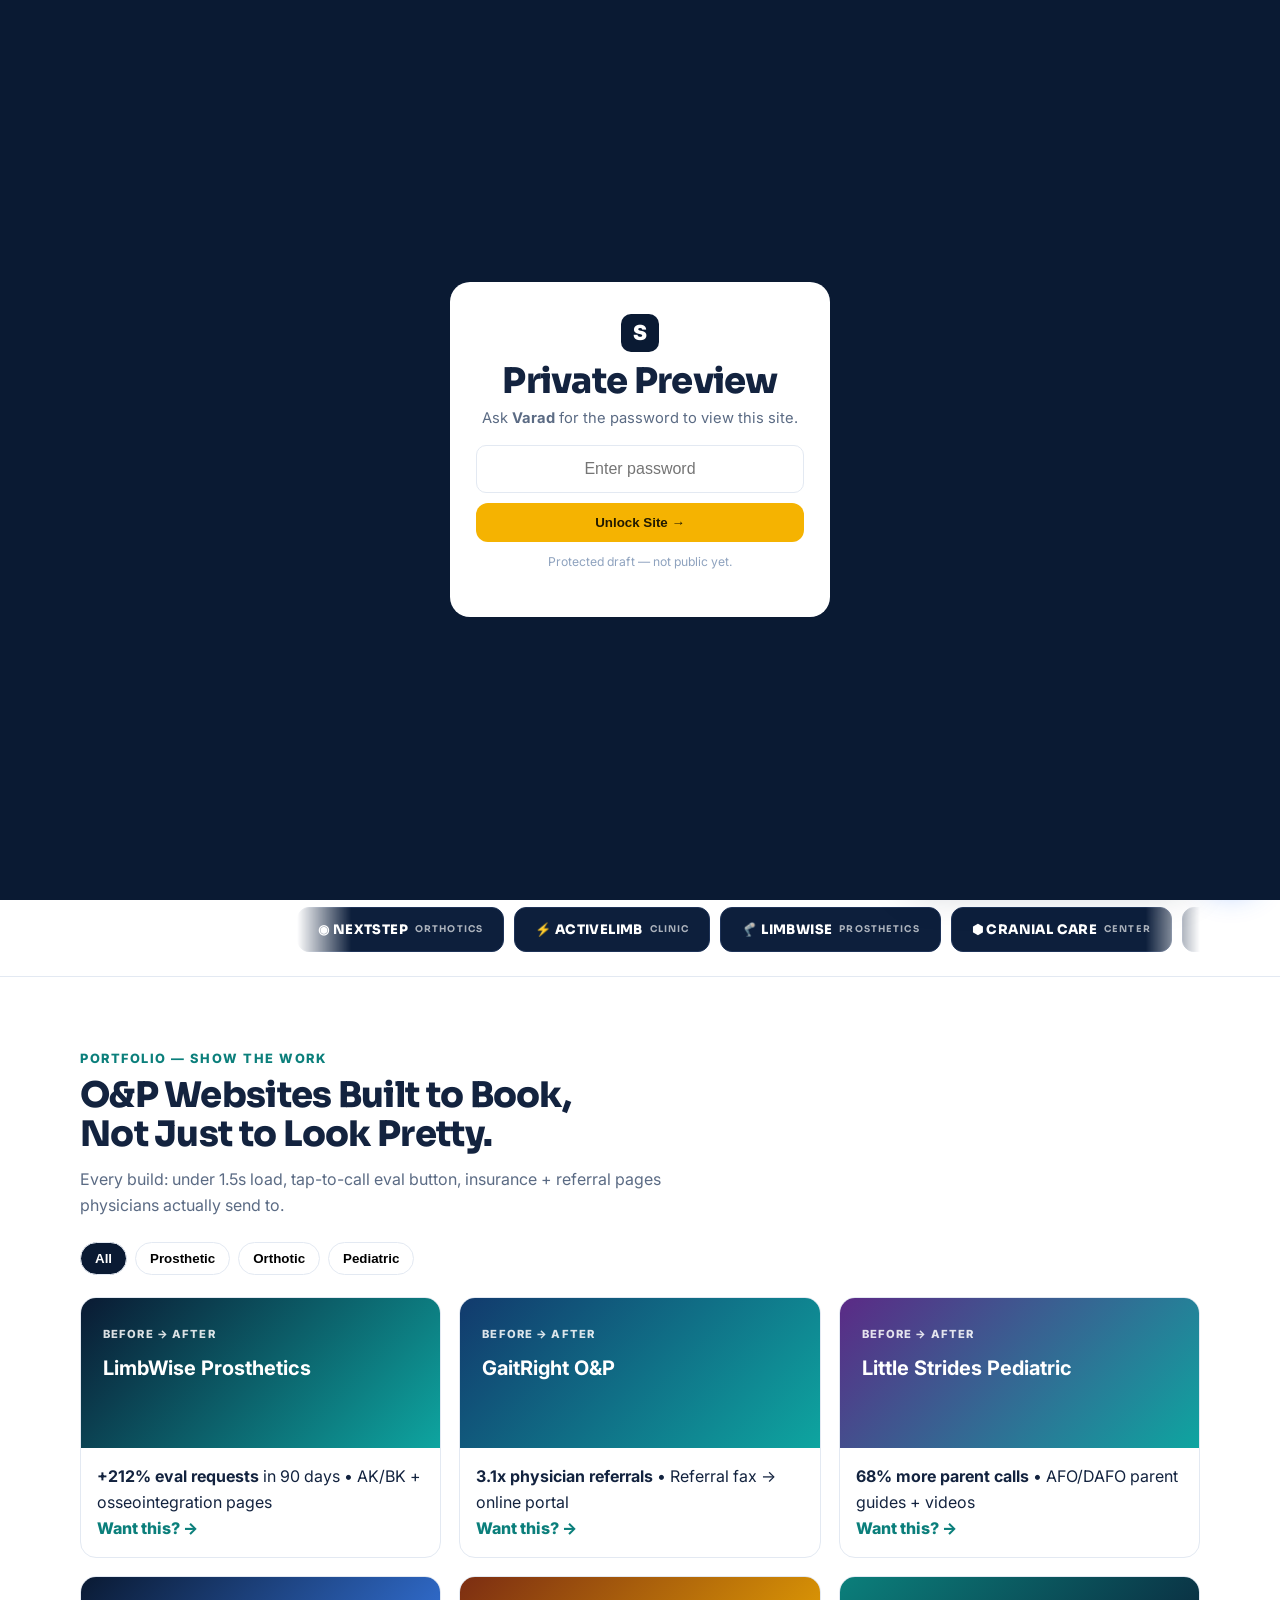
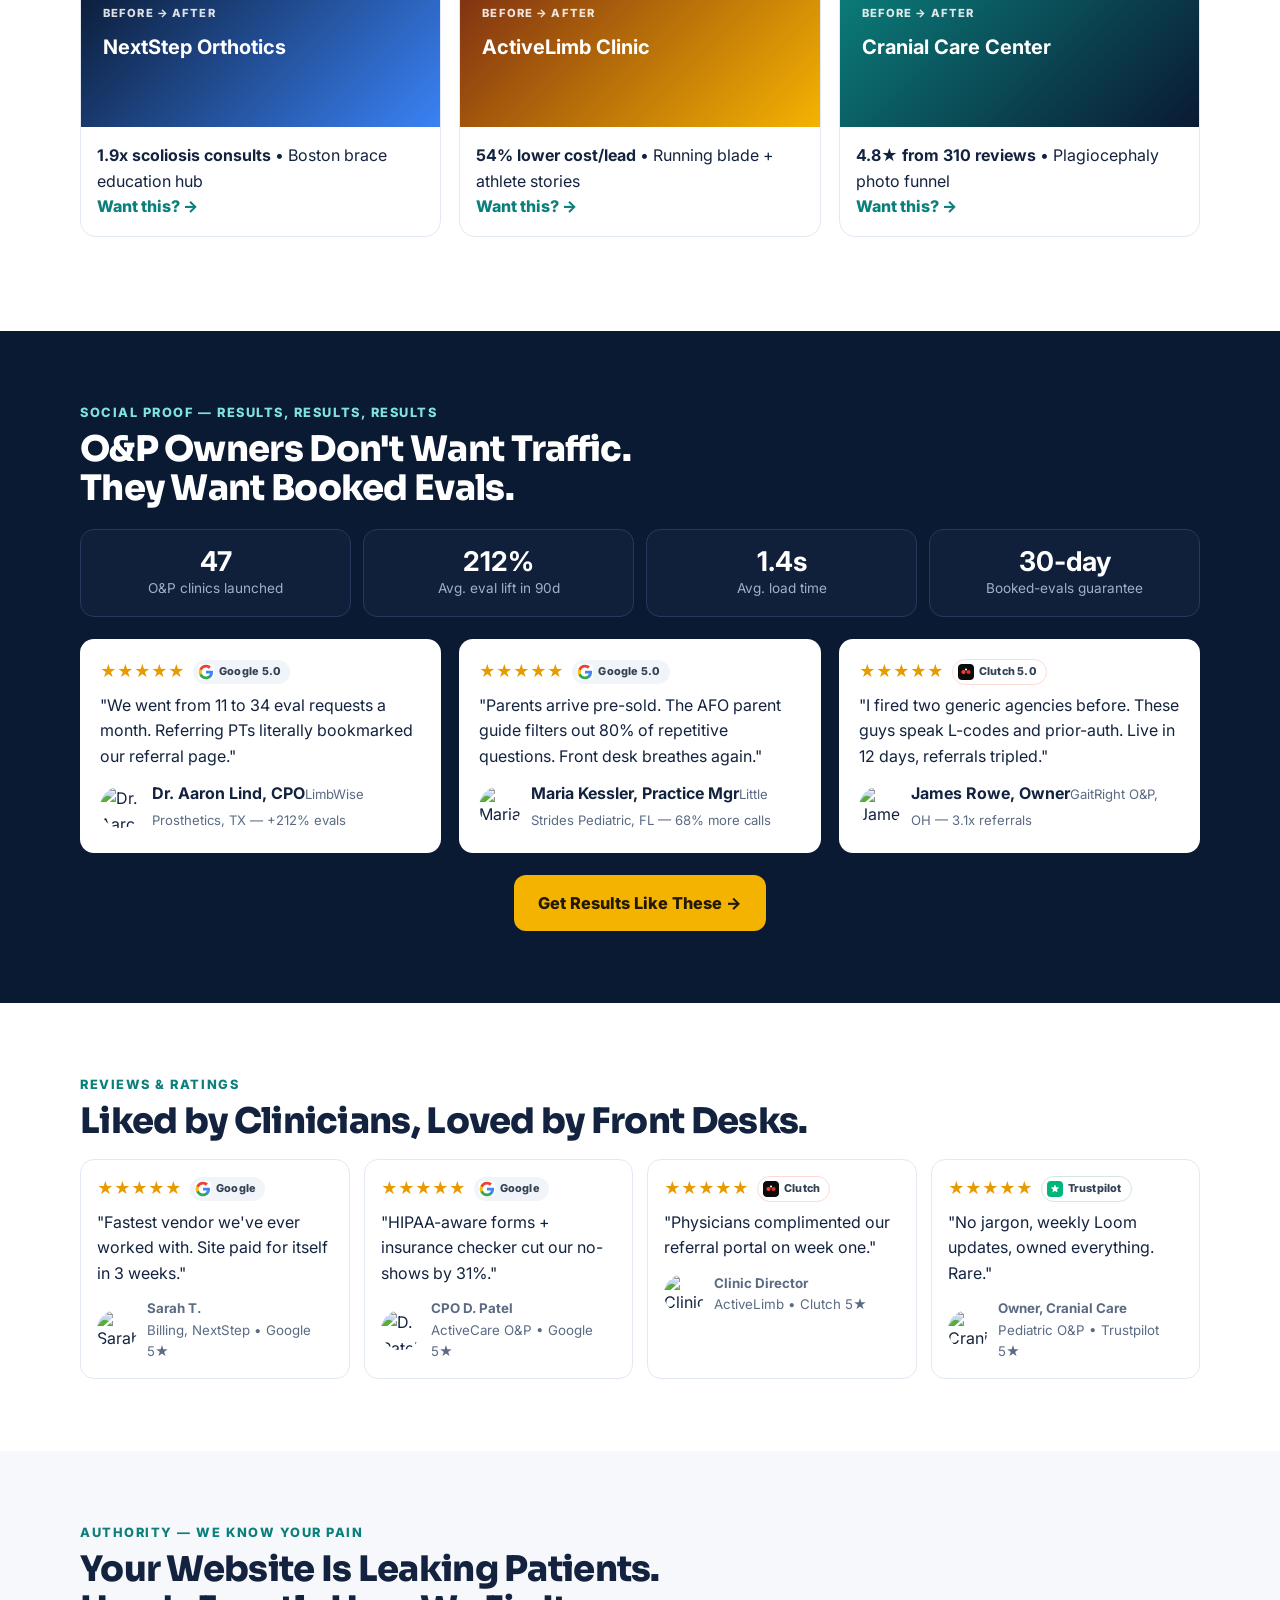
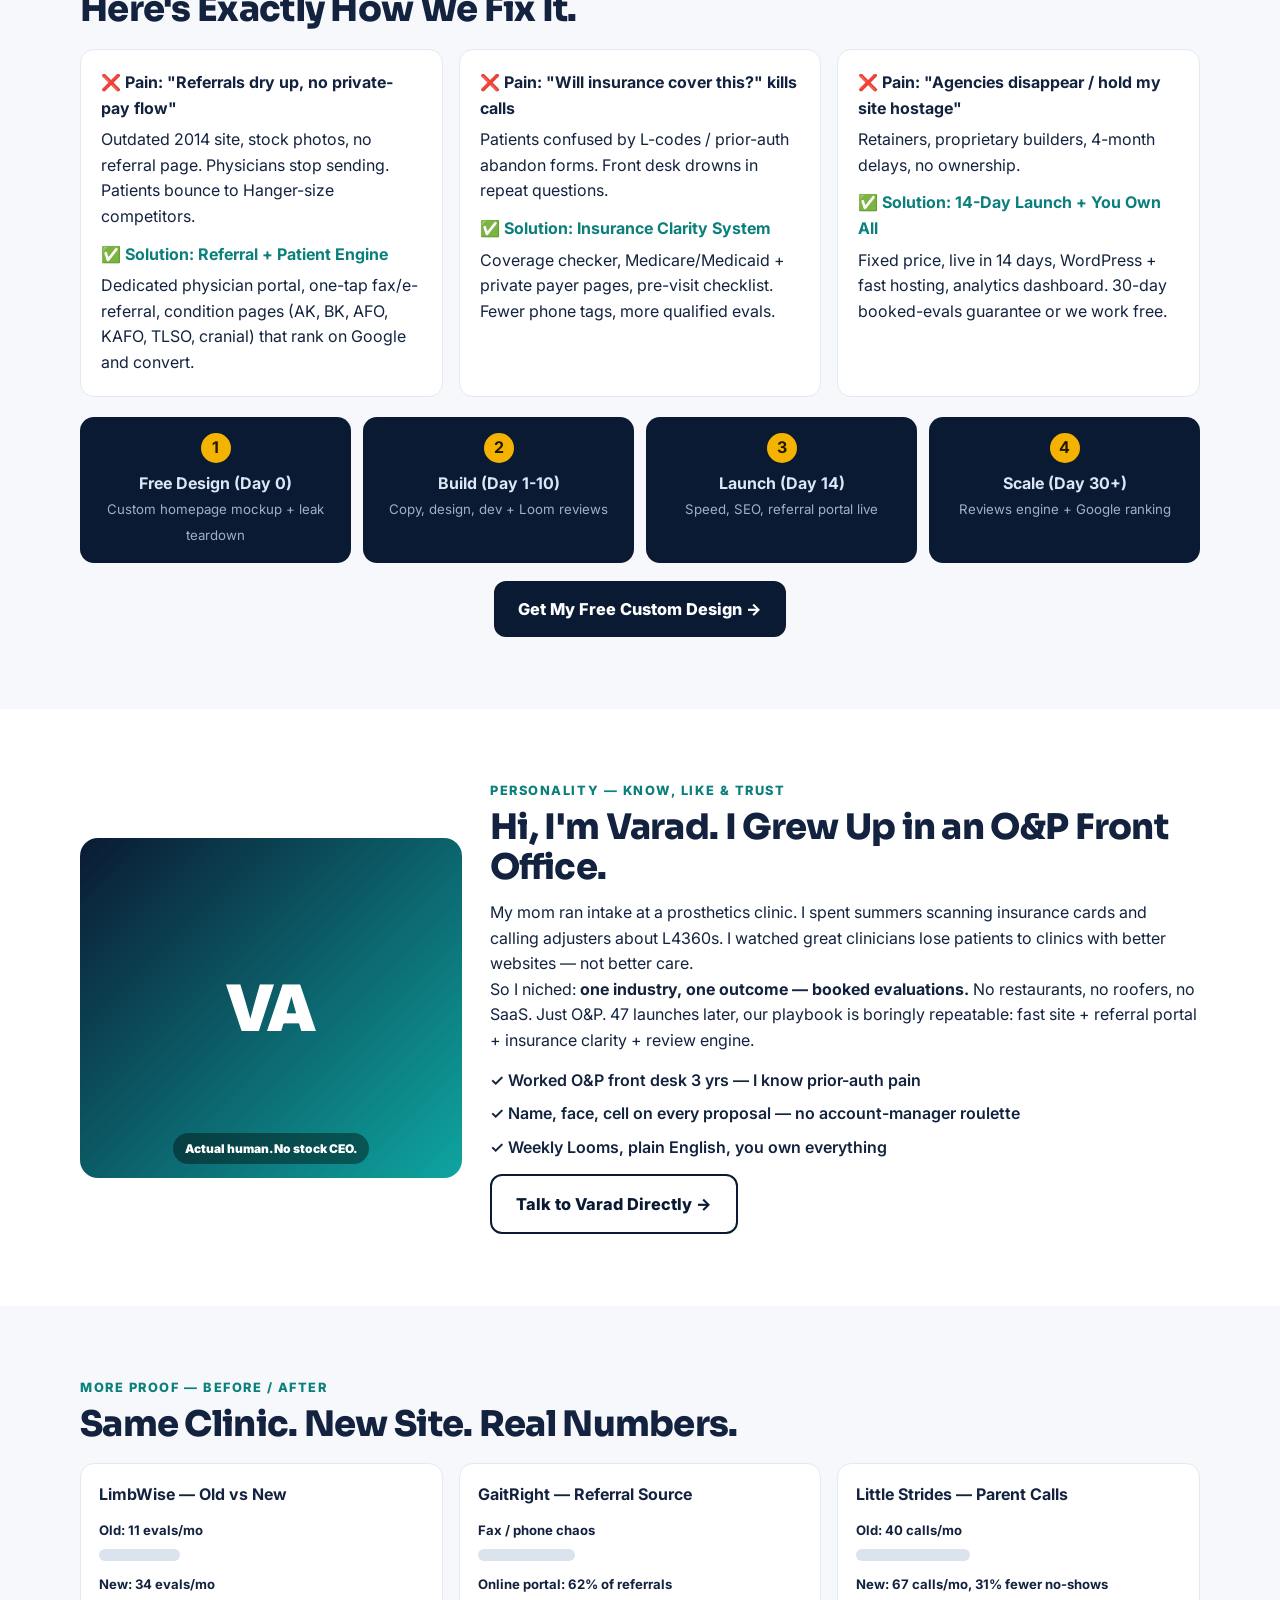
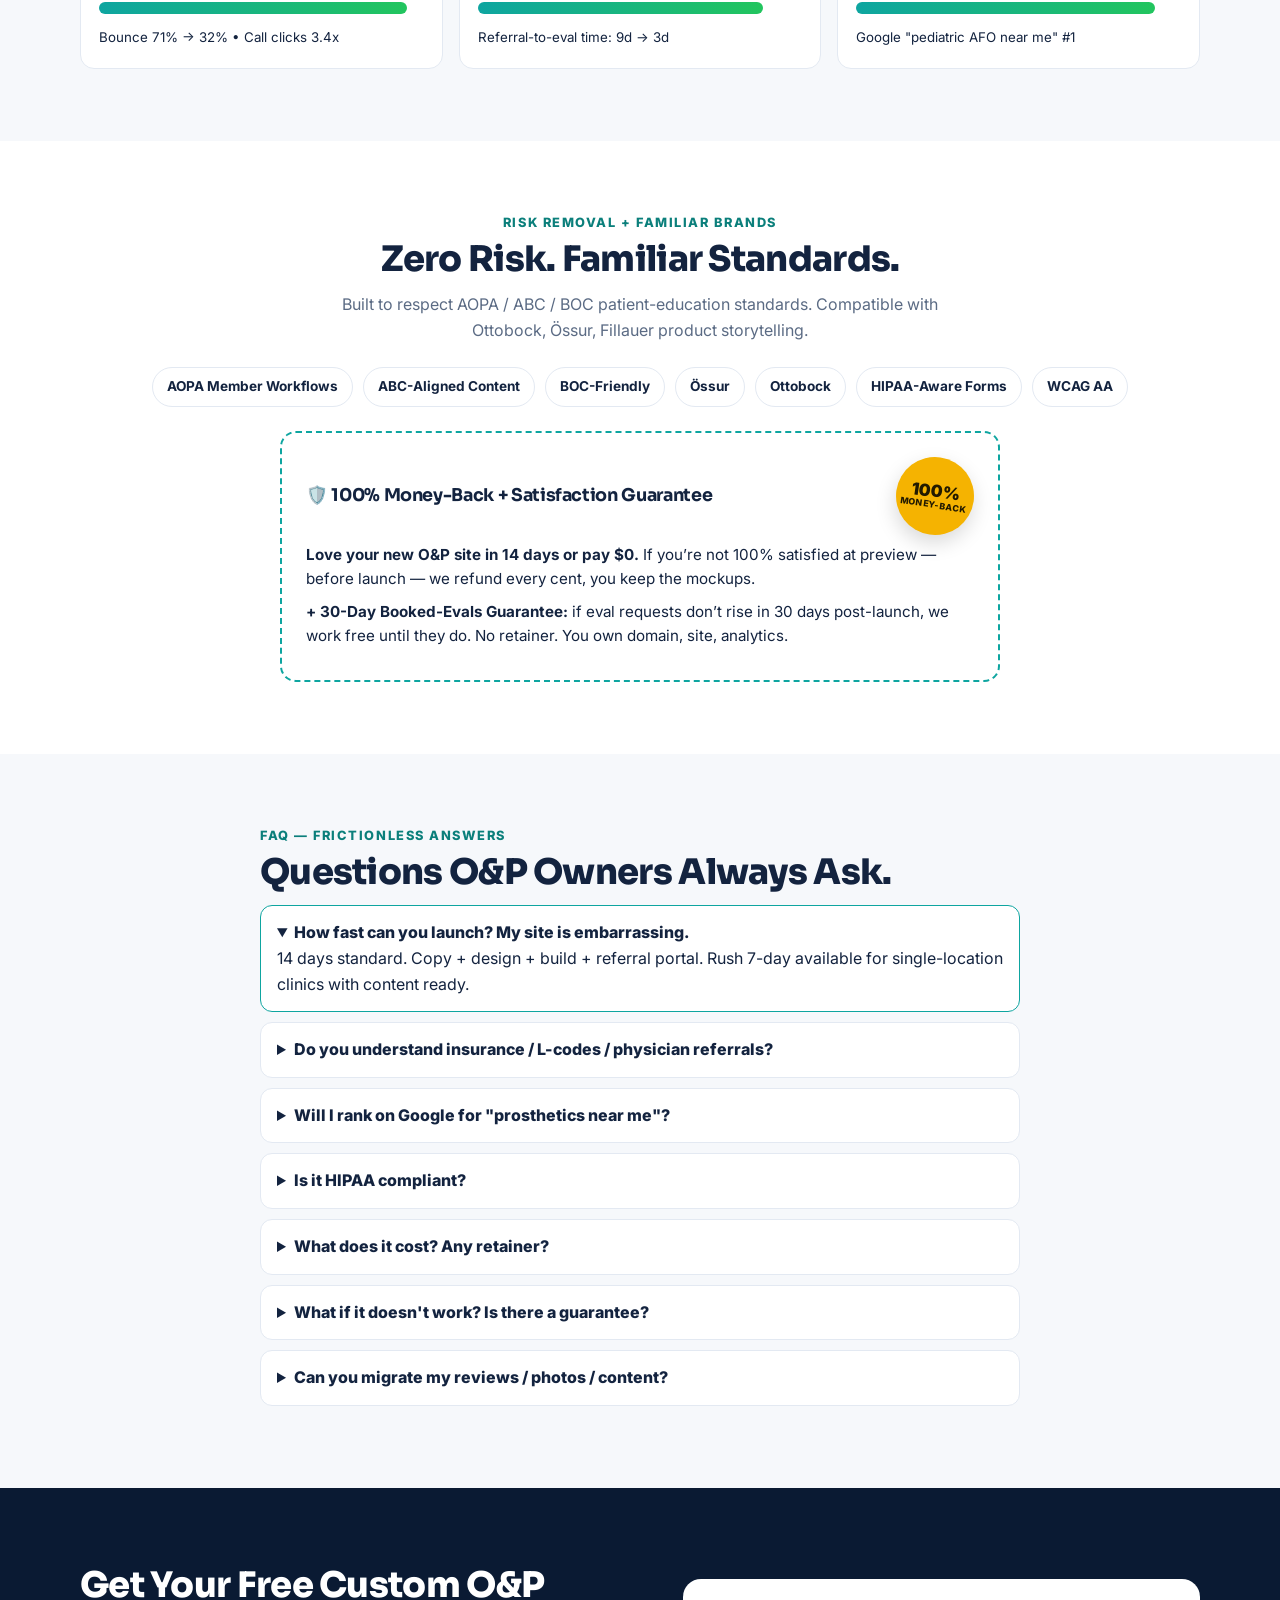
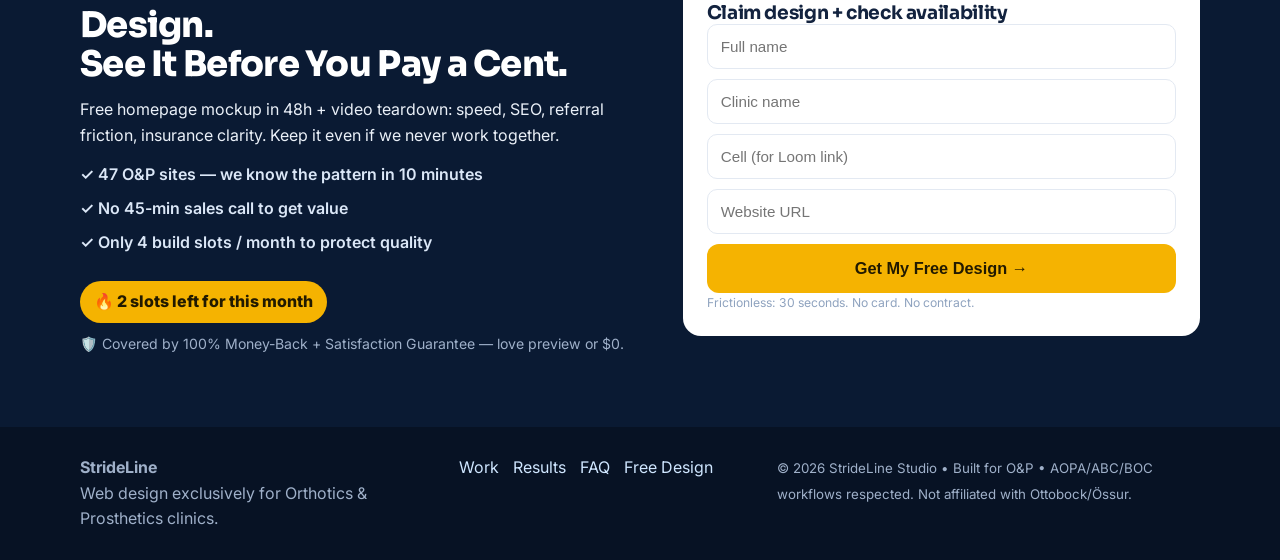
==== commit 3082319d: "Compact above-the-fold hero: all PDF points visible at 100pct zoom Meaningful mini-site preview with" ====
--- a/index.html
+++ b/index.html
@@ -58,13 +58,13 @@
     <div class="hero-copy">
       <div class="pill">🦿 NICHE EXCLUSIVE: Orthotics & Prosthetics Only — We Don't Do Anyone Else</div>
       <h1>We Build O&P Websites That Turn Referrals Into <span class="hl">Booked Evaluations.</span></h1>
-      <p class="sub">Generic agencies don't understand L-codes, prior-auth, or physician referral flow. We do. We build fast, trust-heavy websites for O&P clinics that convert patients, parents, and referring physicians.</p>
+      <p class="sub">We build fast, trust-heavy websites only for O&P clinics — L-codes, prior-auth, and physician referral flow built-in.</p>
 
       <!-- 3 Impactful Reasons -->
       <div class="reasons">
-        <div class="reason"><span class="ric">✓</span><div><strong>1. O&P-Only Specialists</strong><span>Prosthetic, orthotic & pedorthic patient journeys built-in — not retrofitted.</span></div></div>
-        <div class="reason"><span class="ric">✓</span><div><strong>2. Referral + Patient Engine</strong><span>Physician referral pages, insurance clarity, click-to-call eval booking.</span></div></div>
-        <div class="reason"><span class="ric">✓</span><div><strong>3. Live in 14 Days, Zero Risk</strong><span>30-day booked-evals guarantee. No 6-month retainer. You own everything.</span></div></div>
+        <div class="reason"><span class="ric">✓</span><div><strong>O&P-Only Specialists</strong><span>Prosthetic, orthotic & pedorthic journeys built-in.</span></div></div>
+        <div class="reason"><span class="ric">✓</span><div><strong>Referral + Patient Engine</strong><span>Referral pages, insurance clarity, tap-to-book evals.</span></div></div>
+        <div class="reason"><span class="ric">✓</span><div><strong>Live in 14 Days, Zero Risk</strong><span>30-day eval guarantee. You own everything.</span></div></div>
       </div>
 
       <div class="hero-ctas">
@@ -84,14 +84,17 @@
     <div class="hero-card">
       <div class="design-box" id="book-mini">
         <p class="design-pill">FREE — CUSTOM HOMEPAGE DESIGN</p>
-        <h3>See Your New O&P Website Before You Pay.</h3>
-        <p>Free custom homepage mockup for your clinic in 48h. No form-wall — one click.</p>
+        <h3>See Your New Site Before You Pay.</h3>
+        <p>Mockup of your clinic homepage in 48h. One click — no form-wall.</p>
         <div class="design-mockup" aria-hidden="true">
           <div class="mock-bar"><i></i><i></i><i></i><span>yourclinic.com — new design</span></div>
           <div class="mock-screen">
-            <div class="mock-nav"></div>
-            <div class="mock-hero"><b></b><span></span><span class="short"></span></div>
-            <div class="mock-row"><i></i><i></i><i></i></div>
+            <div class="mock-nav"><b></b><span></span><span></span><em>Book Eval</em></div>
+            <div class="mock-body">
+              <div class="mock-copy"><b></b><b class="w70"></b><span></span><span class="short"></span><em>Free Design →</em></div>
+              <div class="mock-photo">🦿<small>AK • BK • AFO</small></div>
+            </div>
+            <div class="mock-trust"><i>★ 5.0</i><i>47 clinics</i><i>AOPA ✓</i></div>
             <div class="mock-badge">+212% evals</div>
           </div>
         </div>
@@ -100,16 +103,16 @@
         <!-- Personality mini-feature -->
         <div class="founder-mini">
           <div class="favatar">VA</div>
-          <div><strong>Varad Agarwal — Founder, StrideLine</strong><span>Ex-O&P front office. I've booked 3,000+ evals myself.</span></div>
+          <div><strong>Varad Agarwal — Founder</strong><span>Ex-O&P front desk. 3,000+ evals booked.</span></div>
         </div>
         <!-- Portfolio mini-feature -->
         <div class="mini-sites">
-          <div class="mini-site"><i></i><span>limbwise.com<br><b>+212% evals</b></span></div>
-          <div class="mini-site"><i></i><span>gaitright-op.com<br><b>3.1x referrals</b></span></div>
+          <div class="mini-site"><i class="d1"></i><span>limbwise.com <b>+212% evals</b></span></div>
+          <div class="mini-site"><i class="d2"></i><span>gaitright-op.com <b>3.1x referrals</b></span></div>
         </div>
       </div>
       <!-- Association strip -->
-      <div class="assoc">Works with workflows for: <strong>AOPA • ABC • BOC • Össur • Ottobock • Hanger-type networks</strong></div>
+      <div class="assoc"><strong>AOPA • ABC • BOC • Össur • Ottobock</strong> workflows</div>
     </div>
   </div>
   <div class="logo-belt">
--- a/styles.css
+++ b/styles.css
@@ -44,54 +44,64 @@
 .btn-sm{padding:10px 16px;font-size:.9rem}.btn-lg{padding:15px 24px;font-size:1.02rem}
 .btn-block{width:100%;text-align:center}
 
-/* hero — zoom-stable: capped shell + fluid clamp, identical at 100% and 50% zoom */
-.hero{background:linear-gradient(180deg,#eef6f6,#fff 60%);padding:clamp(24px,4vh,48px) 0 clamp(14px,2vh,22px);border-bottom:1px solid var(--line);overflow:clip;isolation:isolate}
-.hero-grid{display:grid;grid-template-columns:minmax(0,1.15fr) minmax(0,.85fr);gap:clamp(20px,3vw,36px);align-items:center;max-width:1160px;margin:0 auto}
+/* hero — zoom-stable + above-the-fold at 100%: compact, capped, all PDF points visible */
+.hero{background:linear-gradient(180deg,#eef6f6,#fff 60%);padding:20px 0 14px;border-bottom:1px solid var(--line);overflow:clip;isolation:isolate}
+.hero-grid{display:grid;grid-template-columns:minmax(0,1.15fr) minmax(0,.85fr);gap:clamp(18px,2.5vw,30px);align-items:start;max-width:1160px;margin:0 auto}
 .hero-copy{min-width:0;max-width:640px}
-.hero-copy h1{font-size:clamp(2rem,2.5rem + 1vw,3.3rem);text-wrap:balance}
+.hero-copy h1{font-size:clamp(1.7rem,1.4rem + 1.4vw,2.5rem);text-wrap:balance;line-height:1.08}
 .hero-card{min-width:0;width:100%;max-width:400px;justify-self:end}
-.pill{display:inline-block;background:#0a1a33;color:#7fe3df;font-weight:800;font-size:.75rem;padding:8px 14px;border-radius:100px;margin-bottom:14px}
+.pill{display:inline-block;background:#0a1a33;color:#7fe3df;font-weight:800;font-size:.7rem;padding:6px 12px;border-radius:100px;margin-bottom:10px}
 .hl{background:linear-gradient(transparent 55%,#bff3f1 55%)}
-.sub{color:#3d4f6a;margin:14px 0;font-size:1.06rem}
-.reasons{display:grid;gap:10px;margin:18px 0}
-.reason{display:flex;gap:12px;background:#fff;border:1px solid var(--line);border-radius:12px;padding:12px 14px}
-.ric{background:var(--teal);color:#fff;width:26px;height:26px;border-radius:50%;display:grid;place-items:center;font-weight:900;flex-shrink:0}
-.reason strong{display:block}.reason span{color:var(--mut);font-size:.92rem}
-.hero-ctas{display:flex;gap:12px;flex-wrap:wrap;margin:8px 0}
-.risk{font-size:.86rem;color:#41546f;margin:8px 0}
-.proof-row{display:flex;gap:12px;align-items:center;flex-wrap:wrap;background:#fff;border:1px solid var(--line);border-radius:12px;padding:10px 14px;margin-top:10px}
-.stars{color:#e79b00;font-weight:800}
+.sub{color:#3d4f6a;margin:8px 0;font-size:.98rem;line-height:1.5}
+.reasons{display:grid;gap:7px;margin:12px 0}
+.reason{display:flex;gap:10px;align-items:center;background:#fff;border:1px solid var(--line);border-radius:10px;padding:8px 12px}
+.ric{background:var(--teal);color:#fff;width:22px;height:22px;border-radius:50%;display:grid;place-items:center;font-weight:900;font-size:.8rem;flex-shrink:0}
+.reason strong{display:block;font-size:.88rem;line-height:1.25}.reason span{color:var(--mut);font-size:.78rem;line-height:1.35}
+.hero-ctas{display:flex;gap:10px;flex-wrap:wrap;margin:10px 0 6px}
+.hero-ctas .btn-lg{padding:13px 20px;font-size:.98rem}
+.risk{font-size:.78rem;color:#41546f;margin:6px 0}
+.proof-row{display:flex;gap:10px;align-items:center;flex-wrap:wrap;background:#fff;border:1px solid var(--line);border-radius:10px;padding:8px 12px;margin-top:8px}
+.stars{color:#e79b00;font-weight:800;font-size:.9rem}
 .proof-avatars{display:flex;align-items:center}
-.proof-avatars img{width:32px;height:32px;border-radius:50%;object-fit:cover;border:2px solid #fff;margin-left:-8px;background:#dbe3ef}
+.proof-avatars img{width:28px;height:28px;border-radius:50%;object-fit:cover;border:2px solid #fff;margin-left:-8px;background:#dbe3ef}
 .proof-avatars img:first-child{margin-left:0}
-.proof-avatars .more{display:inline-grid;place-items:center;width:32px;height:32px;border-radius:50%;background:var(--navy);color:#fff;font-size:.65rem;font-weight:800;margin-left:-8px;border:2px solid #fff}
-.proof-row p{font-size:.88rem;color:#41546f}
-
-.design-box{background:var(--navy);color:#eaf0f8;border-radius:18px;padding:22px;box-shadow:0 20px 50px rgba(10,26,51,.25)}
-.design-box h3{color:#fff}
-.design-box p{color:#b9c6da;font-size:.92rem;margin:6px 0 12px}
-.design-pill{display:inline-block;background:var(--accent);color:#221a00;font-weight:800;font-size:.72rem;letter-spacing:.06em;padding:7px 12px;border-radius:100px;margin-bottom:10px}
-.design-mockup{background:#fff;border-radius:12px;overflow:hidden;margin:12px 0 14px;color:var(--ink)}
-.mock-bar{display:flex;align-items:center;gap:5px;background:#eef2f7;padding:8px 10px}
-.mock-bar i{width:9px;height:9px;border-radius:50%;background:#c3cede}
+.proof-avatars .more{display:inline-grid;place-items:center;width:28px;height:28px;border-radius:50%;background:var(--navy);color:#fff;font-size:.6rem;font-weight:800;margin-left:-8px;border:2px solid #fff}
+.proof-row p{font-size:.8rem;color:#41546f}
+
+.design-box{background:var(--navy);color:#eaf0f8;border-radius:16px;padding:18px;box-shadow:0 20px 50px rgba(10,26,51,.25)}
+.design-box h3{color:#fff;font-size:1.15rem;margin:2px 0}
+.design-box p{color:#b9c6da;font-size:.85rem;margin:5px 0 10px}
+.design-pill{display:inline-block;background:var(--accent);color:#221a00;font-weight:800;font-size:.68rem;letter-spacing:.06em;padding:6px 11px;border-radius:100px;margin-bottom:8px}
+/* meaningful mini website preview: nav + copy + photo + trust strip */
+.design-mockup{background:#fff;border-radius:12px;overflow:hidden;margin:10px 0 12px;color:var(--ink);box-shadow:0 10px 26px rgba(0,0,0,.25)}
+.mock-bar{display:flex;align-items:center;gap:5px;background:#eef2f7;padding:7px 10px}
+.mock-bar i{width:8px;height:8px;border-radius:50%;background:#c3cede}
 .mock-bar i:first-child{background:#f87171}.mock-bar i:nth-child(2){background:#fbbf24}.mock-bar i:nth-child(3){background:#34d399}
-.mock-bar span{font-size:.68rem;font-weight:700;color:#5b6b84;margin-left:6px;white-space:nowrap;overflow:hidden;text-overflow:ellipsis}
-.mock-screen{padding:12px;position:relative;background:linear-gradient(135deg,#0ea5a0,#0a1a33)}
-.mock-nav{height:10px;border-radius:6px;background:rgba(255,255,255,.75);margin-bottom:10px}
-.mock-hero b{display:block;height:16px;width:75%;border-radius:6px;background:#fff;margin-bottom:8px}
-.mock-hero span{display:block;height:8px;border-radius:5px;background:rgba(255,255,255,.65);margin-bottom:6px}
-.mock-hero span.short{width:55%}
-.mock-row{display:grid;grid-template-columns:1fr 1fr 1fr;gap:8px;margin-top:10px}
-.mock-row i{height:34px;border-radius:8px;background:rgba(255,255,255,.9)}
-.mock-badge{position:absolute;top:10px;right:10px;background:var(--accent);color:#221a00;font-weight:900;font-size:.7rem;padding:6px 10px;border-radius:100px;box-shadow:0 6px 16px rgba(0,0,0,.25)}
+.mock-bar span{font-size:.66rem;font-weight:700;color:#5b6b84;margin-left:6px;white-space:nowrap;overflow:hidden;text-overflow:ellipsis}
+.mock-screen{padding:10px;position:relative;background:linear-gradient(135deg,#0d3b3a,#0a1a33 70%)}
+.mock-nav{display:flex;align-items:center;gap:6px;margin-bottom:8px}
+.mock-nav b{width:22px;height:10px;border-radius:5px;background:#f5b301}
+.mock-nav span{width:34px;height:7px;border-radius:4px;background:rgba(255,255,255,.55)}
+.mock-nav em{margin-left:auto;font-style:normal;font-size:.6rem;font-weight:800;background:#fff;color:#0a1a33;border-radius:20px;padding:4px 9px}
+.mock-body{display:grid;grid-template-columns:1.2fr .8fr;gap:10px;align-items:center}
+.mock-copy b{display:block;height:13px;border-radius:5px;background:#fff;margin-bottom:6px}
+.mock-copy b.w70{width:70%}
+.mock-copy span{display:block;height:7px;border-radius:4px;background:rgba(255,255,255,.6);margin-bottom:5px}
+.mock-copy span.short{width:60%}
+.mock-copy em{display:inline-block;font-style:normal;font-size:.62rem;font-weight:800;background:var(--accent);color:#221a00;border-radius:20px;padding:5px 10px;margin-top:4px}
+.mock-photo{background:linear-gradient(135deg,#0ea5a0,#123a6d);border-radius:10px;min-height:86px;display:grid;place-content:center;font-size:1.6rem;color:#fff;text-align:center}
+.mock-photo small{display:block;font-size:.55rem;font-weight:800;letter-spacing:.08em;opacity:.85}
+.mock-trust{display:flex;gap:6px;margin-top:8px}
+.mock-trust i{font-style:normal;font-size:.6rem;font-weight:800;background:rgba(255,255,255,.14);color:#fff;border:1px solid rgba(255,255,255,.25);border-radius:20px;padding:3px 8px}
+.mock-badge{position:absolute;top:8px;right:8px;background:var(--accent);color:#221a00;font-weight:900;font-size:.66rem;padding:5px 9px;border-radius:100px;box-shadow:0 6px 16px rgba(0,0,0,.25)}
 .design-box .btn{margin-top:2px}
-.micro{font-size:.8rem!important;color:#8fa3bf!important}
-.founder-mini{display:flex;gap:10px;background:#101f3a;border:1px solid #26395c;border-radius:12px;padding:10px;margin-top:12px}
-.favatar{width:40px;height:40px;border-radius:50%;background:var(--teal);display:grid;place-items:center;font-weight:900;color:#fff}
-.founder-mini strong{display:block;font-size:.9rem}.founder-mini span{font-size:.8rem;color:#9fb0c9}
-.mini-sites{display:grid;grid-template-columns:1fr 1fr;gap:10px;margin-top:10px}
-.mini-site{background:#fff;color:var(--ink);border-radius:12px;padding:10px;font-size:.78rem}.mini-site i{display:block;height:54px;border-radius:8px;background:linear-gradient(135deg,#0ea5a0,#0a1a33);margin-bottom:8px}
-.assoc{font-size:.78rem;color:var(--mut);margin-top:10px;text-align:center}
+.micro{font-size:.76rem!important;color:#8fa3bf!important}
+.founder-mini{display:flex;gap:9px;align-items:center;background:#101f3a;border:1px solid #26395c;border-radius:10px;padding:8px 10px;margin-top:10px}
+.favatar{width:34px;height:34px;border-radius:50%;background:var(--teal);display:grid;place-items:center;font-weight:900;font-size:.8rem;color:#fff;flex-shrink:0}
+.founder-mini strong{display:block;font-size:.82rem}.founder-mini span{font-size:.74rem;color:#9fb0c9}
+.mini-sites{display:grid;grid-template-columns:1fr 1fr;gap:8px;margin-top:8px}
+.mini-site{display:flex;align-items:center;gap:8px;background:#fff;color:var(--ink);border-radius:10px;padding:8px 10px;font-size:.72rem}.mini-site i{width:12px;height:12px;border-radius:4px;flex-shrink:0}.mini-site i.d1{background:linear-gradient(135deg,#0ea5a0,#0a1a33)}.mini-site i.d2{background:linear-gradient(135deg,#123a6d,#0ea5a0)}.mini-site b{color:var(--teal-d)}
+.assoc{font-size:.74rem;color:var(--mut);margin-top:8px;text-align:center}
 /* Rotating logo belt */
 .logo-belt{display:flex;align-items:center;gap:14px;max-width:1160px;margin:0 auto;padding:10px 20px;overflow:hidden}
 .belt-label{font-size:.72rem;font-weight:800;letter-spacing:.08em;color:var(--mut);white-space:nowrap}
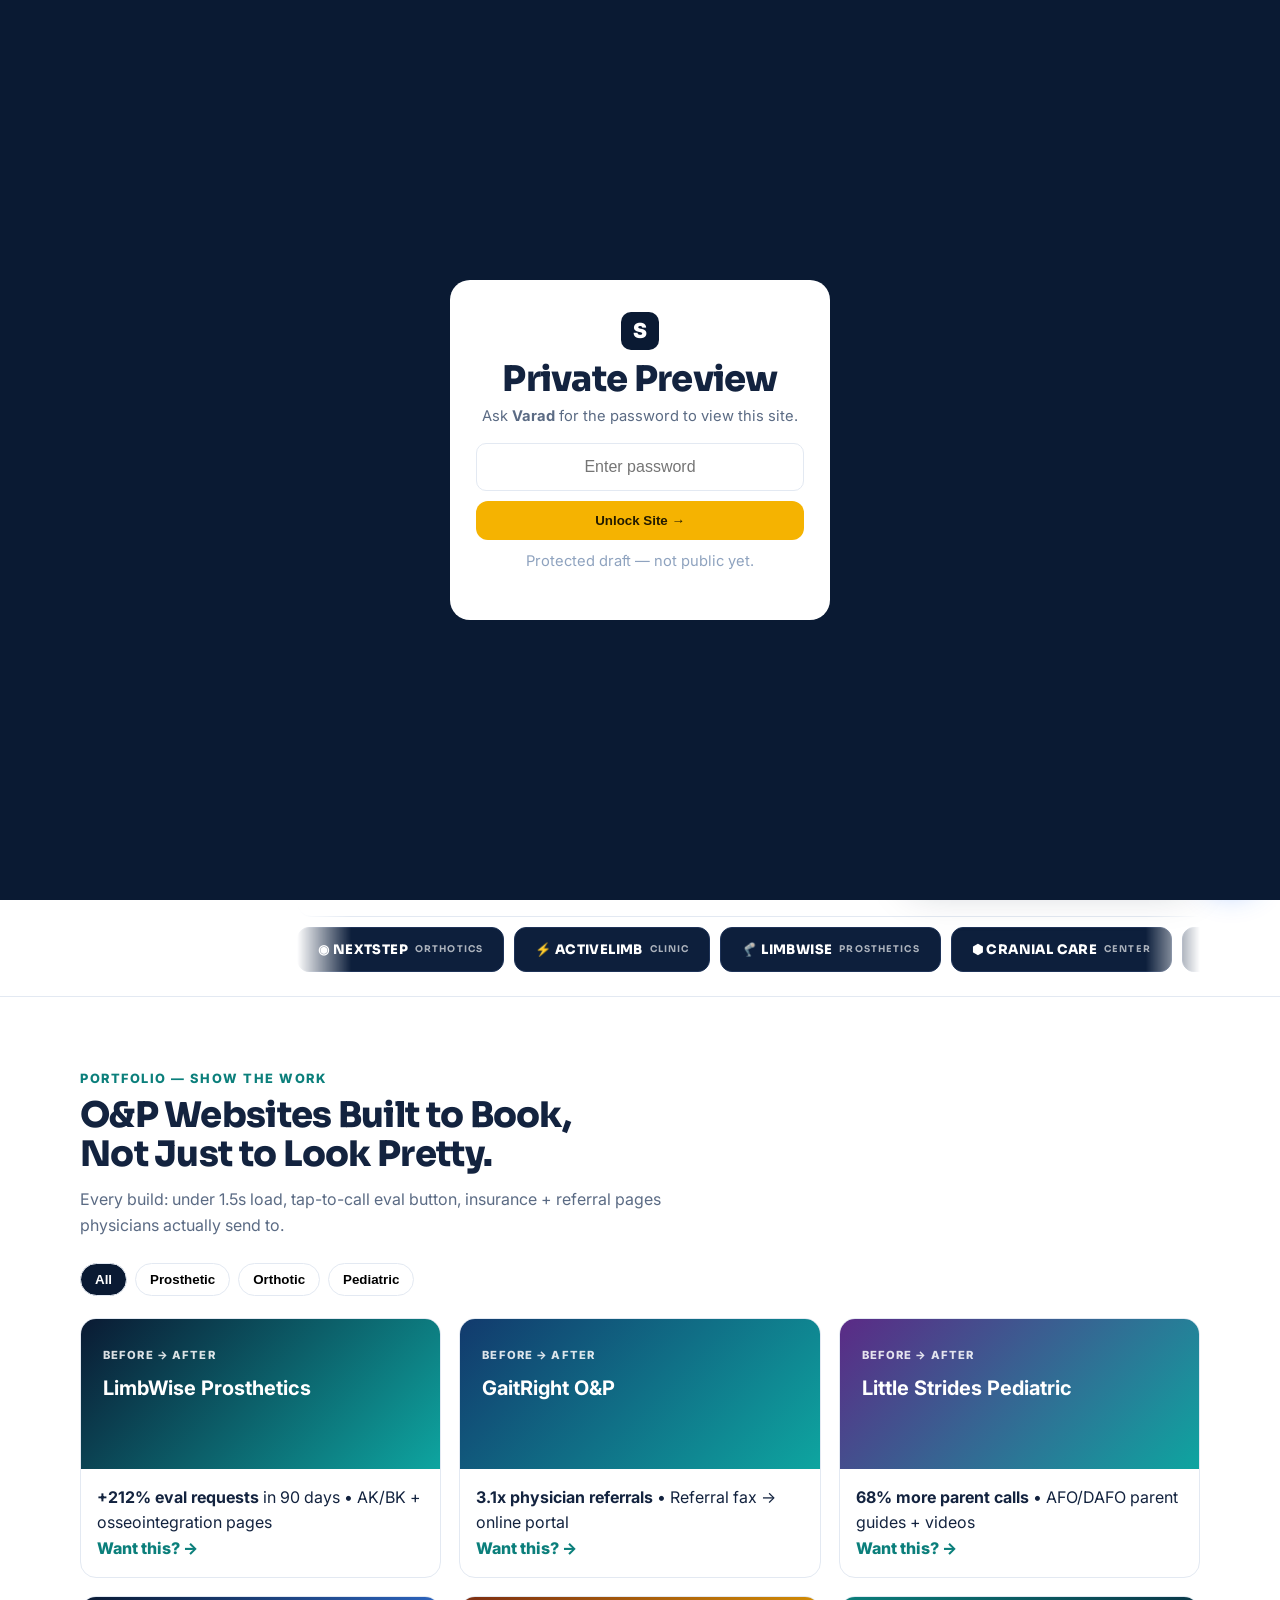
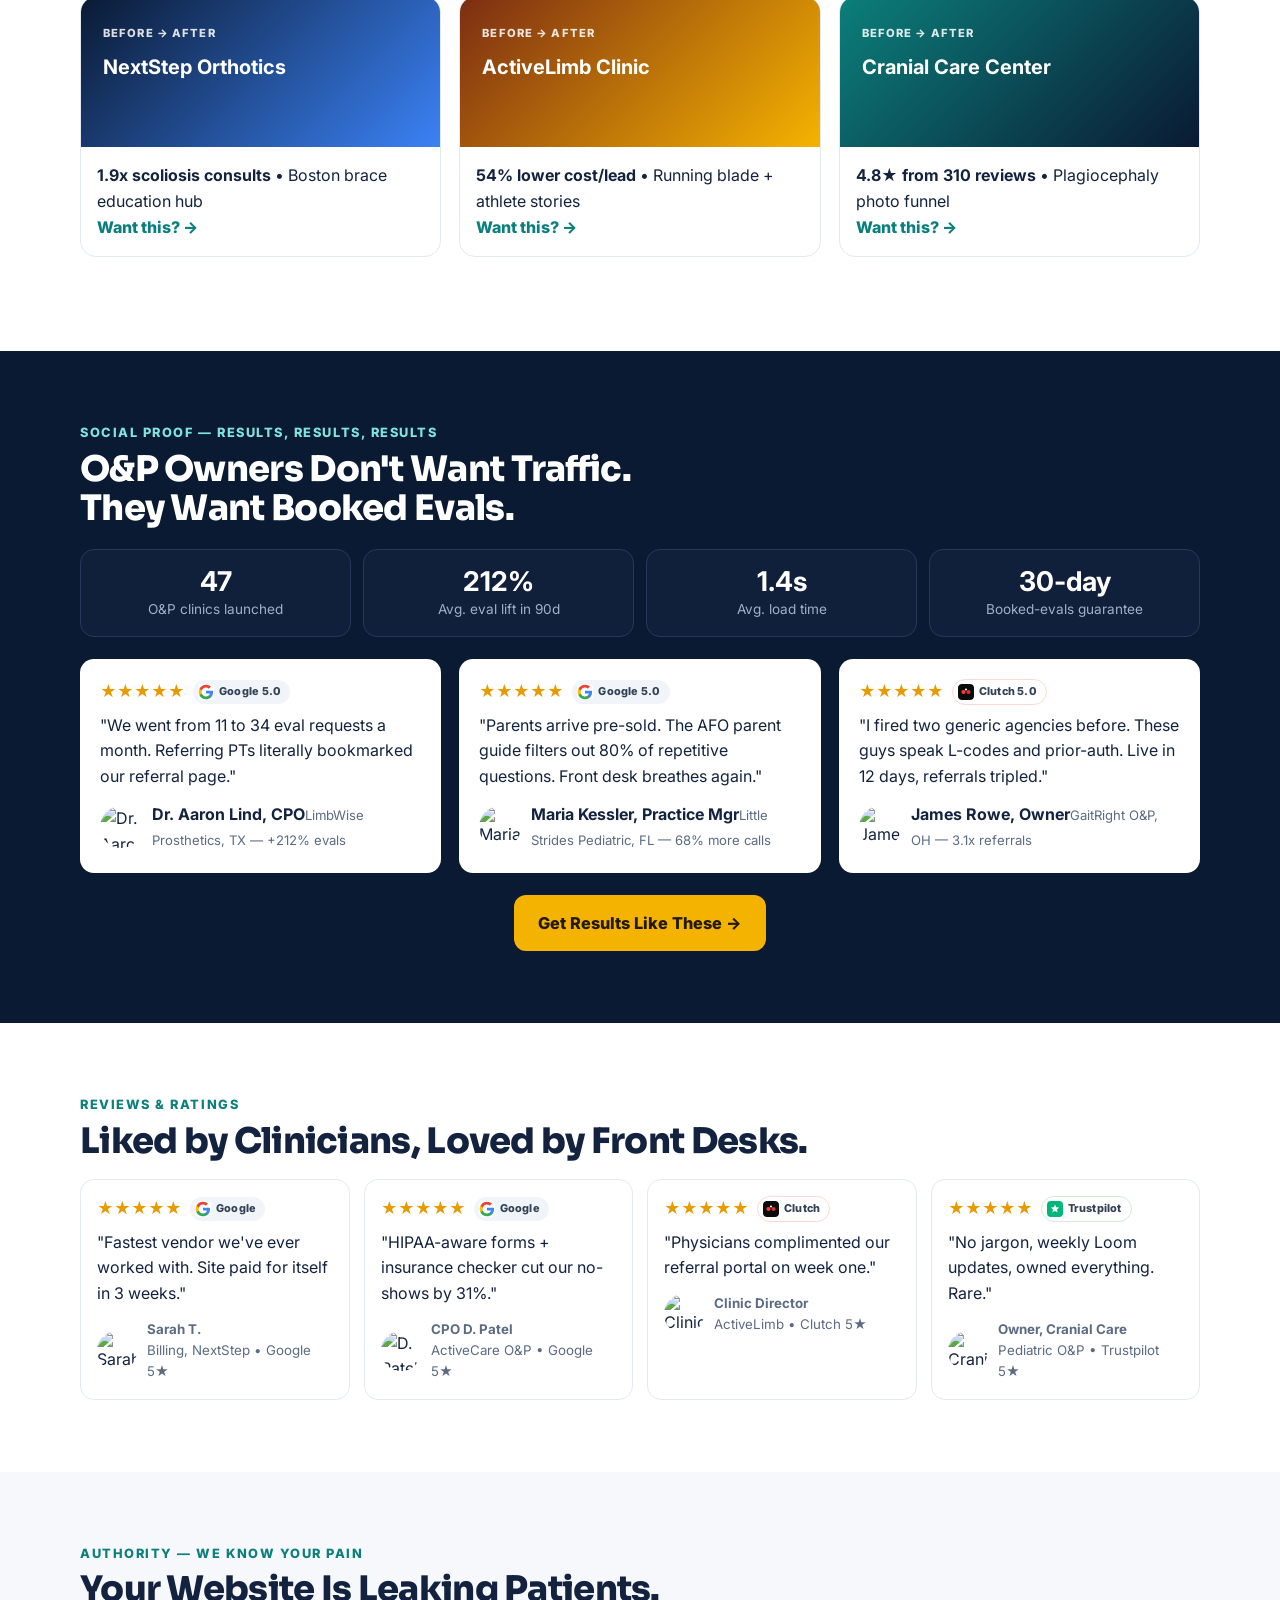
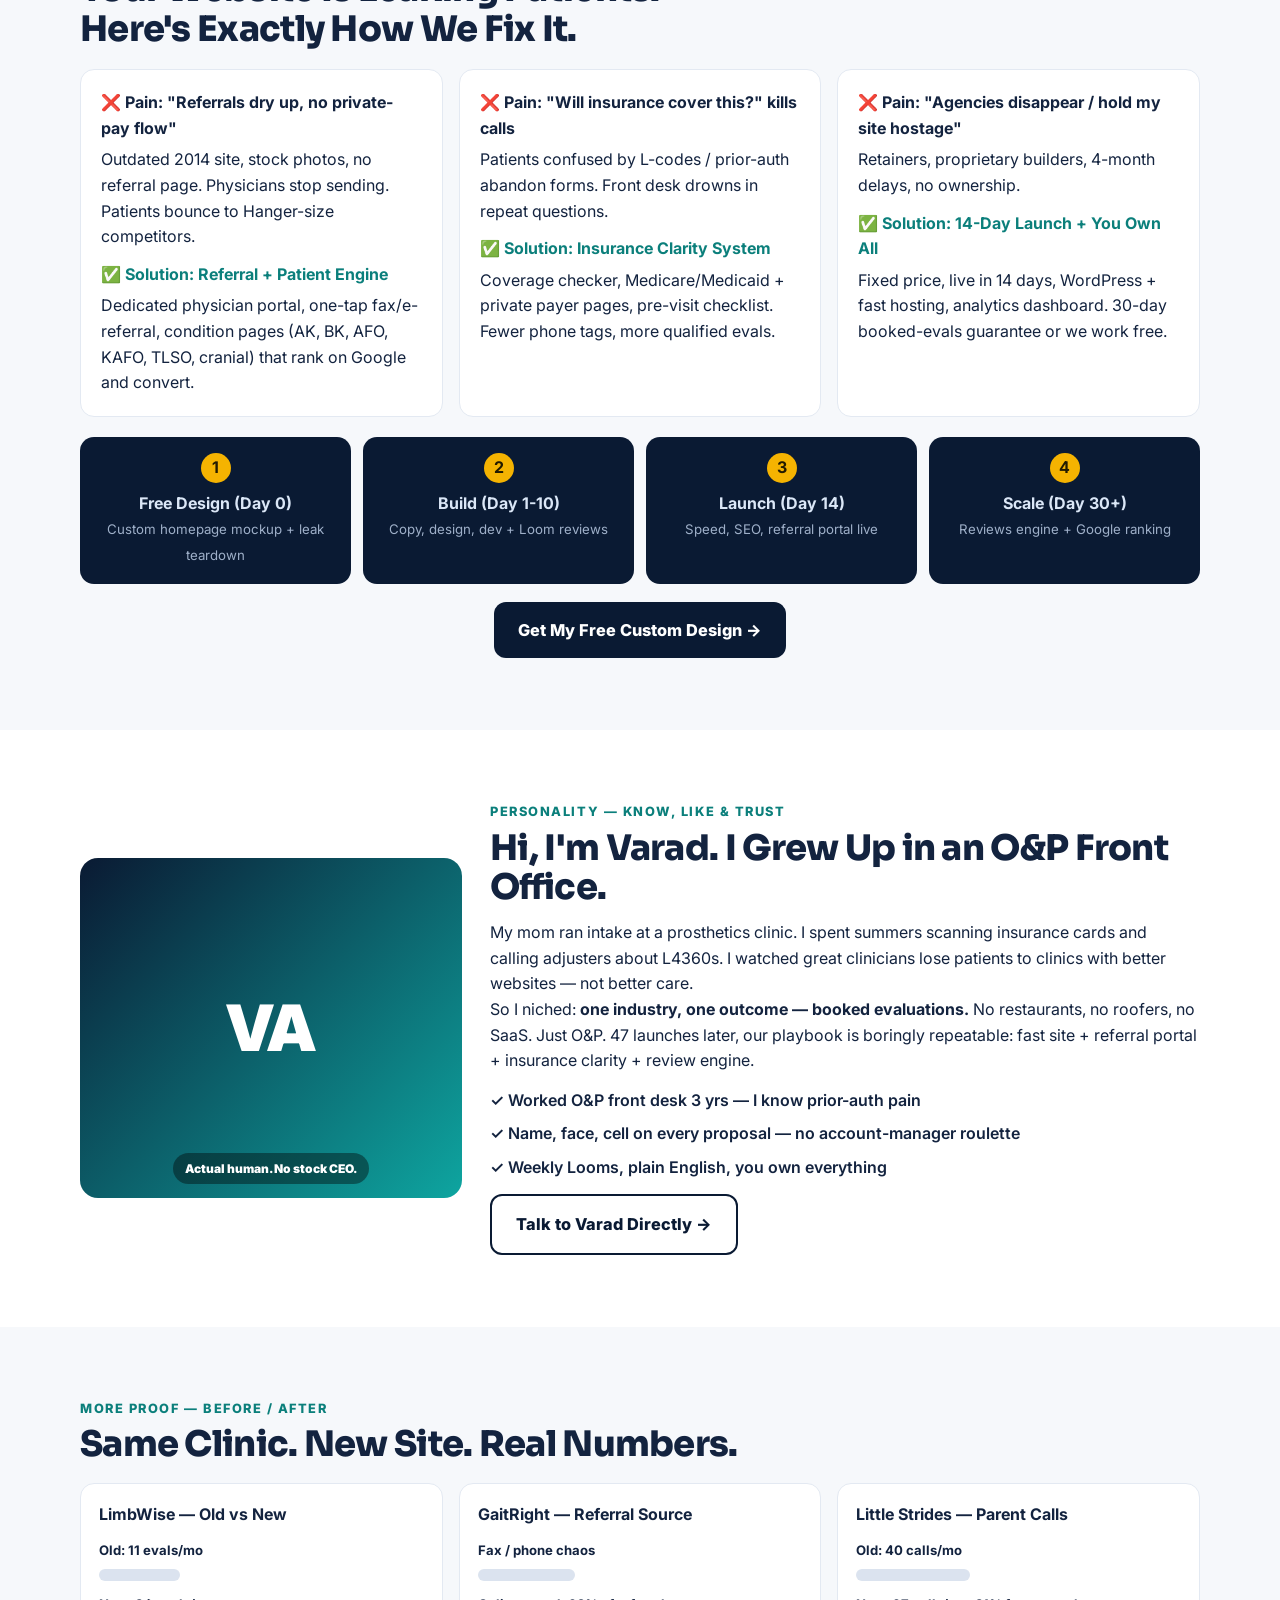
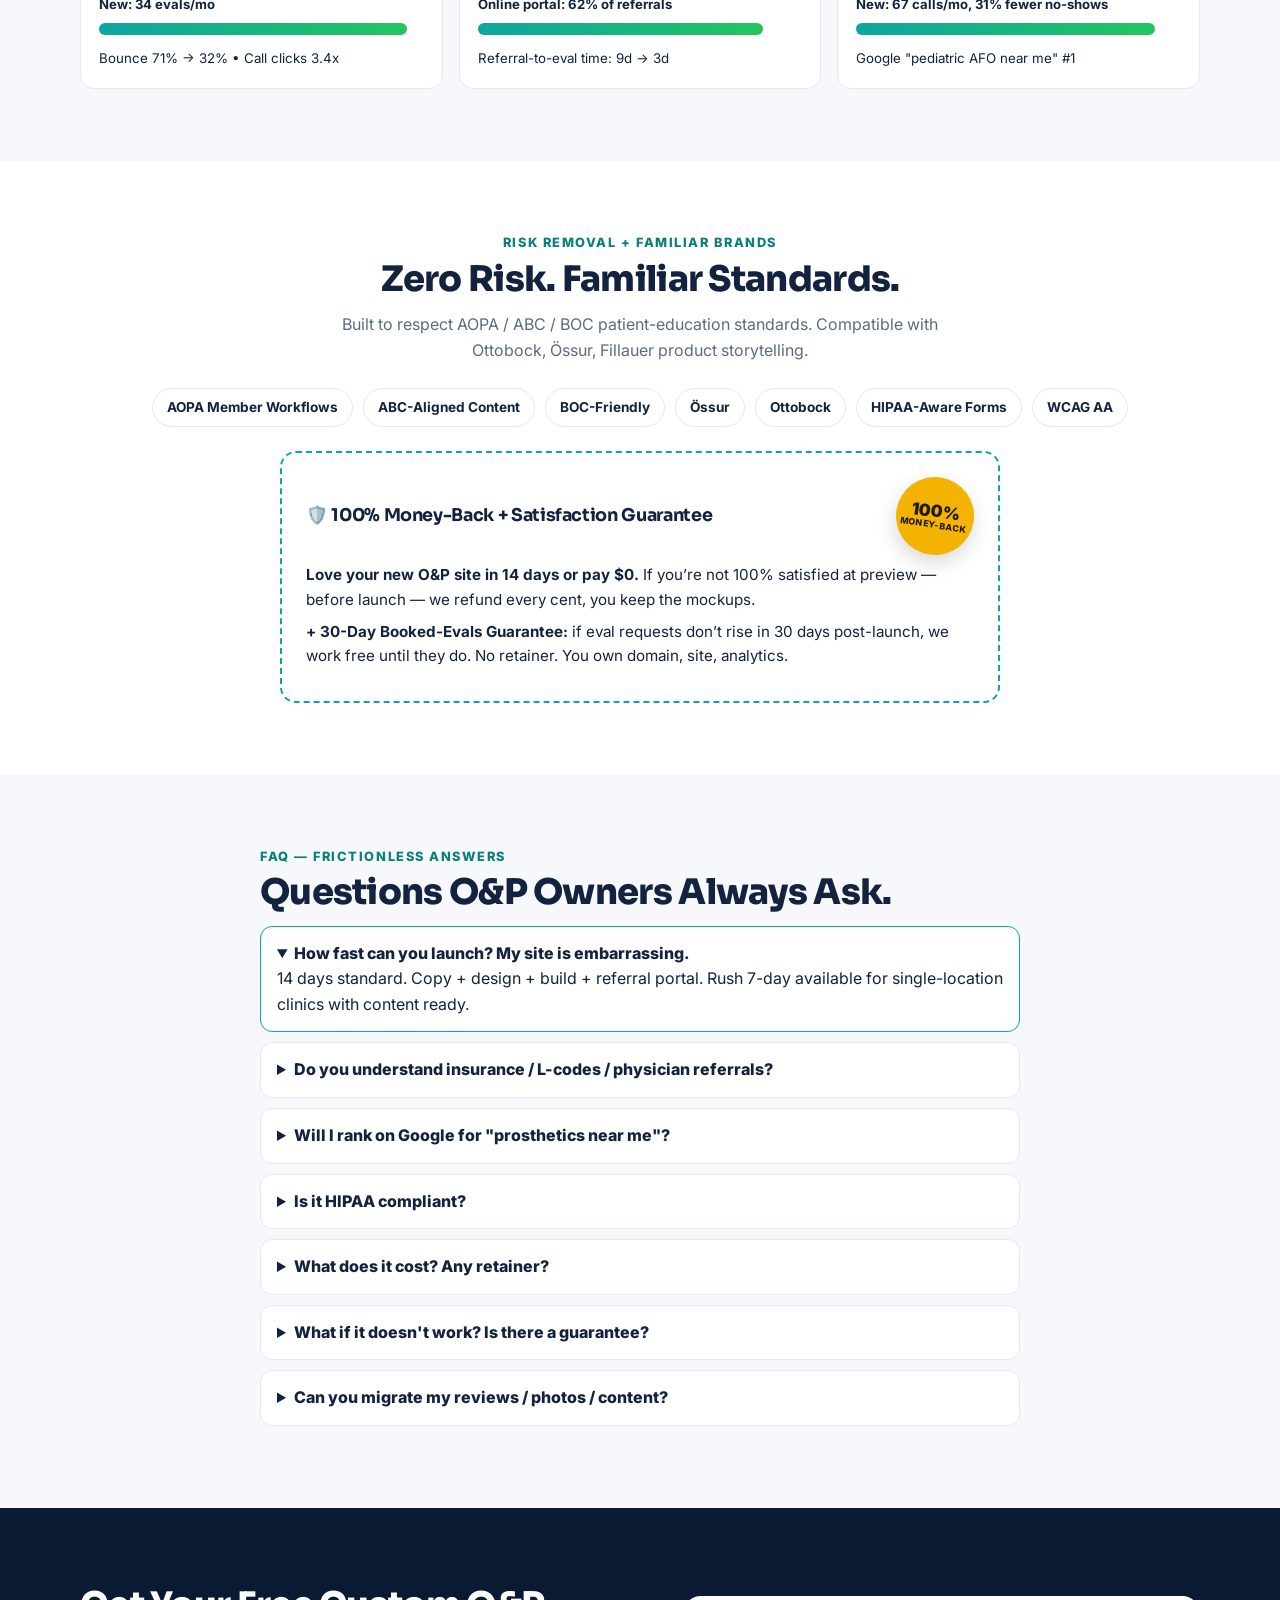
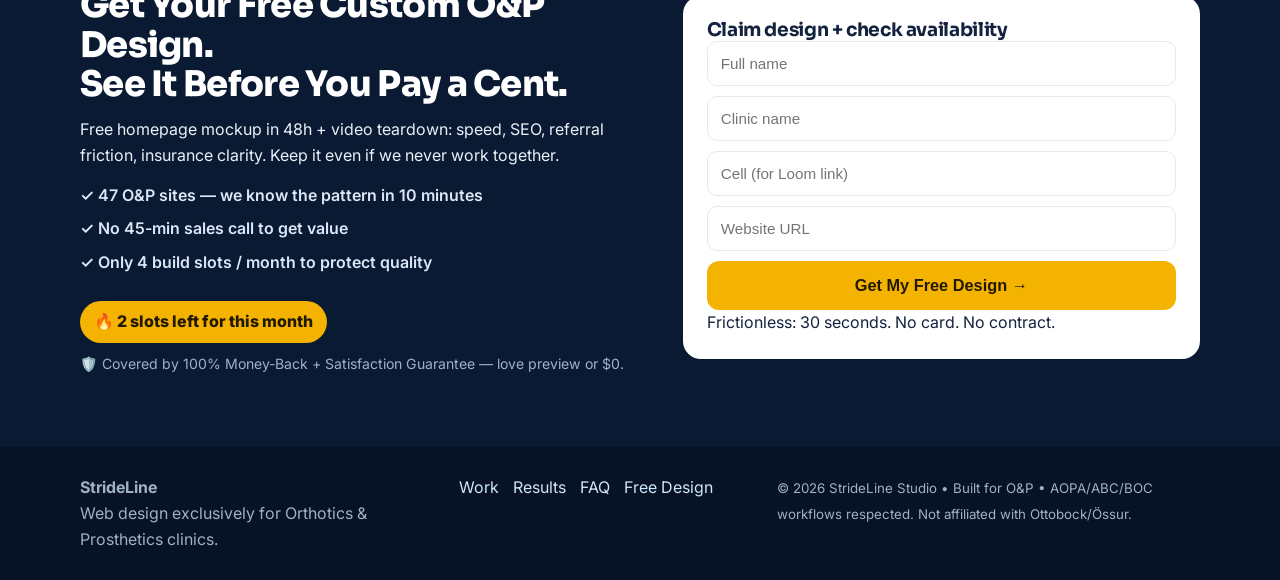
==== commit 746883ae: "Original centered hero: all PDF points above the fold at 100pct Light brand stack: 3 reasons row, pr" ====
--- a/index.html
+++ b/index.html
@@ -54,65 +54,38 @@
 
 <!-- ============ 1. HERO (Blueprint: 3 reasons + social proof + risk reversal + portfolio feature + personality + strong CTA) ============ -->
 <section class="hero">
-  <div class="container hero-grid">
-    <div class="hero-copy">
-      <div class="pill">🦿 NICHE EXCLUSIVE: Orthotics & Prosthetics Only — We Don't Do Anyone Else</div>
-      <h1>We Build O&P Websites That Turn Referrals Into <span class="hl">Booked Evaluations.</span></h1>
-      <p class="sub">We build fast, trust-heavy websites only for O&P clinics — L-codes, prior-auth, and physician referral flow built-in.</p>
-
-      <!-- 3 Impactful Reasons -->
-      <div class="reasons">
-        <div class="reason"><span class="ric">✓</span><div><strong>O&P-Only Specialists</strong><span>Prosthetic, orthotic & pedorthic journeys built-in.</span></div></div>
-        <div class="reason"><span class="ric">✓</span><div><strong>Referral + Patient Engine</strong><span>Referral pages, insurance clarity, tap-to-book evals.</span></div></div>
-        <div class="reason"><span class="ric">✓</span><div><strong>Live in 14 Days, Zero Risk</strong><span>30-day eval guarantee. You own everything.</span></div></div>
-      </div>
-
-      <div class="hero-ctas">
-        <a href="#book" class="btn btn-accent btn-lg">Get My Free Custom Design →</a>
-        <a href="#work" class="btn btn-ghost btn-lg">See O&P Work ↓</a>
-      </div>
-      <p class="risk">🔒 100% Money-Back Guarantee • 100% Satisfaction Guarantee • No long contract • You own everything</p>
-
-      <!-- Social proof -->
-      <div class="proof-row">
-        <div class="stars">★★★★★ <strong>5.0</strong></div>
-        <div class="proof-avatars"><img src="https://randomuser.me/api/portraits/men/32.jpg" alt="O&P clinic owner" loading="lazy" /><img src="https://randomuser.me/api/portraits/women/44.jpg" alt="Practice manager" loading="lazy" /><img src="https://randomuser.me/api/portraits/men/54.jpg" alt="CPO owner" loading="lazy" /><span class="more">+40</span></div>
-        <p>Trusted by <strong>47 O&P clinics</strong> in 22 states • $12M+ in tracked eval revenue</p>
-      </div>
-    </div>
-
-    <div class="hero-card">
-      <div class="design-box" id="book-mini">
-        <p class="design-pill">FREE — CUSTOM HOMEPAGE DESIGN</p>
-        <h3>See Your New Site Before You Pay.</h3>
-        <p>Mockup of your clinic homepage in 48h. One click — no form-wall.</p>
-        <div class="design-mockup" aria-hidden="true">
-          <div class="mock-bar"><i></i><i></i><i></i><span>yourclinic.com — new design</span></div>
-          <div class="mock-screen">
-            <div class="mock-nav"><b></b><span></span><span></span><em>Book Eval</em></div>
-            <div class="mock-body">
-              <div class="mock-copy"><b></b><b class="w70"></b><span></span><span class="short"></span><em>Free Design →</em></div>
-              <div class="mock-photo">🦿<small>AK • BK • AFO</small></div>
-            </div>
-            <div class="mock-trust"><i>★ 5.0</i><i>47 clinics</i><i>AOPA ✓</i></div>
-            <div class="mock-badge">+212% evals</div>
-          </div>
-        </div>
-        <a href="#book" class="btn btn-accent btn-block btn-lg">Get My Free Custom Design →</a>
-        <p class="micro">🔒 100% Money-Back • You own everything • No retainer</p>
-        <!-- Personality mini-feature -->
-        <div class="founder-mini">
-          <div class="favatar">VA</div>
-          <div><strong>Varad Agarwal — Founder</strong><span>Ex-O&P front desk. 3,000+ evals booked.</span></div>
-        </div>
-        <!-- Portfolio mini-feature -->
-        <div class="mini-sites">
-          <div class="mini-site"><i class="d1"></i><span>limbwise.com <b>+212% evals</b></span></div>
-          <div class="mini-site"><i class="d2"></i><span>gaitright-op.com <b>3.1x referrals</b></span></div>
-        </div>
-      </div>
-      <!-- Association strip -->
-      <div class="assoc"><strong>AOPA • ABC • BOC • Össur • Ottobock</strong> workflows</div>
+  <div class="container hero-stack">
+    <div class="pill">🦿 O&P CLINICS ONLY — WE DON'T DO ANYONE ELSE</div>
+    <h1>O&P Websites That Turn Referrals Into <span class="hl">Booked Evaluations.</span></h1>
+    <p class="sub">Fast, trust-heavy websites built only for orthotics &amp; prosthetics — L-codes, prior-auth and physician referral flow included. Live in 14 days.</p>
+
+    <!-- 3 Impactful Reasons -->
+    <div class="reasons reasons-3">
+      <div class="reason"><span class="ric">✓</span><div><strong>O&P-Only Specialists</strong><span>Patient journeys built-in, not retrofitted.</span></div></div>
+      <div class="reason"><span class="ric">✓</span><div><strong>Referral + Patient Engine</strong><span>Referral pages, insurance clarity, tap-to-book.</span></div></div>
+      <div class="reason"><span class="ric">✓</span><div><strong>14-Day Launch, Zero Risk</strong><span>30-day eval guarantee. You own it all.</span></div></div>
+    </div>
+
+    <div class="hero-ctas">
+      <a href="#book" class="btn btn-accent btn-lg">FREE CUSTOM DESIGN →</a>
+      <a href="#work" class="btn btn-ghost btn-lg">See O&P Work ↓</a>
+    </div>
+    <p class="risk">🔒 100% Money-Back Guarantee • You own everything • No retainer</p>
+
+    <!-- Social proof -->
+    <div class="proof-row proof-center">
+      <div class="proof-avatars"><img src="https://randomuser.me/api/portraits/men/32.jpg" alt="O&P clinic owner" loading="lazy" /><img src="https://randomuser.me/api/portraits/women/44.jpg" alt="Practice manager" loading="lazy" /><img src="https://randomuser.me/api/portraits/men/54.jpg" alt="CPO owner" loading="lazy" /></div>
+      <div class="stars">5.0 ★★★★★</div>
+      <p>Trusted by <strong>47 O&P clinics</strong> nationwide</p>
+    </div>
+    <!-- Personality feature -->
+    <p class="founder-line"><span class="favatar">VA</span> Varad Agarwal, Founder — ex-O&P front desk, 3,000+ evals booked.</p>
+
+    <!-- Portfolio feature -->
+    <div class="hero-sites">
+      <div class="hsite"><div class="hsite-top"><b>LimbWise Prosthetics</b><span>+212% evals</span></div><div class="hsite-bar h1"></div><small>AK / BK + osseointegration pages</small></div>
+      <div class="hsite"><div class="hsite-top"><b>GaitRight O&P</b><span>3.1x referrals</span></div><div class="hsite-bar h2"></div><small>Physician e-referral portal</small></div>
+      <div class="hsite"><div class="hsite-top"><b>Little Strides Pediatric</b><span>+68% calls</span></div><div class="hsite-bar h3"></div><small>AFO parent guides + videos</small></div>
     </div>
   </div>
   <div class="logo-belt">
--- a/styles.css
+++ b/styles.css
@@ -10,9 +10,9 @@
 .container{max-width:1160px;margin:0 auto;padding:0 clamp(16px,3vw,20px)}
 /* Ultra-wide guard: 50% zoom (= huge CSS viewport) renders same capped composition */
 @media(min-width:1600px){
-.container,.hero-grid,.logo-belt{max-width:1160px}
-.hero-copy h1{font-size:3.3rem}
-.hero-grid{gap:36px}
+.container,.hero-stack,.logo-belt{max-width:1160px}
+.hero-stack{max-width:880px}
+.hero-stack h1{font-size:2.7rem}
 }
 .narrow{max-width:800px}
 .section{padding:72px 0}
@@ -44,64 +44,41 @@
 .btn-sm{padding:10px 16px;font-size:.9rem}.btn-lg{padding:15px 24px;font-size:1.02rem}
 .btn-block{width:100%;text-align:center}
 
-/* hero — zoom-stable + above-the-fold at 100%: compact, capped, all PDF points visible */
-.hero{background:linear-gradient(180deg,#eef6f6,#fff 60%);padding:20px 0 14px;border-bottom:1px solid var(--line);overflow:clip;isolation:isolate}
-.hero-grid{display:grid;grid-template-columns:minmax(0,1.15fr) minmax(0,.85fr);gap:clamp(18px,2.5vw,30px);align-items:start;max-width:1160px;margin:0 auto}
-.hero-copy{min-width:0;max-width:640px}
-.hero-copy h1{font-size:clamp(1.7rem,1.4rem + 1.4vw,2.5rem);text-wrap:balance;line-height:1.08}
-.hero-card{min-width:0;width:100%;max-width:400px;justify-self:end}
+/* hero — original centered stack: all PDF points above the fold at 100% zoom */
+.hero{background:linear-gradient(180deg,#eef6f6,#fff 62%);padding:28px 0 14px;border-bottom:1px solid var(--line);overflow:clip;isolation:isolate}
+.hero-stack{max-width:880px;margin:0 auto;text-align:center}
+.hero-stack h1{font-size:clamp(1.8rem,1.5rem + 1.6vw,2.7rem);text-wrap:balance;line-height:1.08}
+.hero-stack .sub{max-width:640px;margin:10px auto 0}
 .pill{display:inline-block;background:#0a1a33;color:#7fe3df;font-weight:800;font-size:.7rem;padding:6px 12px;border-radius:100px;margin-bottom:10px}
 .hl{background:linear-gradient(transparent 55%,#bff3f1 55%)}
 .sub{color:#3d4f6a;margin:8px 0;font-size:.98rem;line-height:1.5}
 .reasons{display:grid;gap:7px;margin:12px 0}
-.reason{display:flex;gap:10px;align-items:center;background:#fff;border:1px solid var(--line);border-radius:10px;padding:8px 12px}
+.reasons-3{grid-template-columns:repeat(3,1fr);gap:10px;text-align:left}
+.reason{display:flex;gap:10px;align-items:flex-start;background:#fff;border:1px solid var(--line);border-radius:10px;padding:9px 12px}
 .ric{background:var(--teal);color:#fff;width:22px;height:22px;border-radius:50%;display:grid;place-items:center;font-weight:900;font-size:.8rem;flex-shrink:0}
-.reason strong{display:block;font-size:.88rem;line-height:1.25}.reason span{color:var(--mut);font-size:.78rem;line-height:1.35}
-.hero-ctas{display:flex;gap:10px;flex-wrap:wrap;margin:10px 0 6px}
-.hero-ctas .btn-lg{padding:13px 20px;font-size:.98rem}
+.reason strong{display:block;font-size:.84rem;line-height:1.25}.reason span{color:var(--mut);font-size:.76rem;line-height:1.35}
+.hero-ctas{display:flex;gap:10px;flex-wrap:wrap;margin:12px 0 6px;justify-content:center}
+.hero-ctas .btn-lg{padding:14px 26px;font-size:1rem}
 .risk{font-size:.78rem;color:#41546f;margin:6px 0}
-.proof-row{display:flex;gap:10px;align-items:center;flex-wrap:wrap;background:#fff;border:1px solid var(--line);border-radius:10px;padding:8px 12px;margin-top:8px}
+.proof-row{display:inline-flex;gap:10px;align-items:center;flex-wrap:wrap;justify-content:center;background:#fff;border:1px solid var(--line);border-radius:100px;padding:7px 16px 7px 8px;margin-top:8px}
+.proof-center{margin-left:auto;margin-right:auto}
 .stars{color:#e79b00;font-weight:800;font-size:.9rem}
 .proof-avatars{display:flex;align-items:center}
 .proof-avatars img{width:28px;height:28px;border-radius:50%;object-fit:cover;border:2px solid #fff;margin-left:-8px;background:#dbe3ef}
 .proof-avatars img:first-child{margin-left:0}
-.proof-avatars .more{display:inline-grid;place-items:center;width:28px;height:28px;border-radius:50%;background:var(--navy);color:#fff;font-size:.6rem;font-weight:800;margin-left:-8px;border:2px solid #fff}
 .proof-row p{font-size:.8rem;color:#41546f}
-
-.design-box{background:var(--navy);color:#eaf0f8;border-radius:16px;padding:18px;box-shadow:0 20px 50px rgba(10,26,51,.25)}
-.design-box h3{color:#fff;font-size:1.15rem;margin:2px 0}
-.design-box p{color:#b9c6da;font-size:.85rem;margin:5px 0 10px}
-.design-pill{display:inline-block;background:var(--accent);color:#221a00;font-weight:800;font-size:.68rem;letter-spacing:.06em;padding:6px 11px;border-radius:100px;margin-bottom:8px}
-/* meaningful mini website preview: nav + copy + photo + trust strip */
-.design-mockup{background:#fff;border-radius:12px;overflow:hidden;margin:10px 0 12px;color:var(--ink);box-shadow:0 10px 26px rgba(0,0,0,.25)}
-.mock-bar{display:flex;align-items:center;gap:5px;background:#eef2f7;padding:7px 10px}
-.mock-bar i{width:8px;height:8px;border-radius:50%;background:#c3cede}
-.mock-bar i:first-child{background:#f87171}.mock-bar i:nth-child(2){background:#fbbf24}.mock-bar i:nth-child(3){background:#34d399}
-.mock-bar span{font-size:.66rem;font-weight:700;color:#5b6b84;margin-left:6px;white-space:nowrap;overflow:hidden;text-overflow:ellipsis}
-.mock-screen{padding:10px;position:relative;background:linear-gradient(135deg,#0d3b3a,#0a1a33 70%)}
-.mock-nav{display:flex;align-items:center;gap:6px;margin-bottom:8px}
-.mock-nav b{width:22px;height:10px;border-radius:5px;background:#f5b301}
-.mock-nav span{width:34px;height:7px;border-radius:4px;background:rgba(255,255,255,.55)}
-.mock-nav em{margin-left:auto;font-style:normal;font-size:.6rem;font-weight:800;background:#fff;color:#0a1a33;border-radius:20px;padding:4px 9px}
-.mock-body{display:grid;grid-template-columns:1.2fr .8fr;gap:10px;align-items:center}
-.mock-copy b{display:block;height:13px;border-radius:5px;background:#fff;margin-bottom:6px}
-.mock-copy b.w70{width:70%}
-.mock-copy span{display:block;height:7px;border-radius:4px;background:rgba(255,255,255,.6);margin-bottom:5px}
-.mock-copy span.short{width:60%}
-.mock-copy em{display:inline-block;font-style:normal;font-size:.62rem;font-weight:800;background:var(--accent);color:#221a00;border-radius:20px;padding:5px 10px;margin-top:4px}
-.mock-photo{background:linear-gradient(135deg,#0ea5a0,#123a6d);border-radius:10px;min-height:86px;display:grid;place-content:center;font-size:1.6rem;color:#fff;text-align:center}
-.mock-photo small{display:block;font-size:.55rem;font-weight:800;letter-spacing:.08em;opacity:.85}
-.mock-trust{display:flex;gap:6px;margin-top:8px}
-.mock-trust i{font-style:normal;font-size:.6rem;font-weight:800;background:rgba(255,255,255,.14);color:#fff;border:1px solid rgba(255,255,255,.25);border-radius:20px;padding:3px 8px}
-.mock-badge{position:absolute;top:8px;right:8px;background:var(--accent);color:#221a00;font-weight:900;font-size:.66rem;padding:5px 9px;border-radius:100px;box-shadow:0 6px 16px rgba(0,0,0,.25)}
-.design-box .btn{margin-top:2px}
-.micro{font-size:.76rem!important;color:#8fa3bf!important}
-.founder-mini{display:flex;gap:9px;align-items:center;background:#101f3a;border:1px solid #26395c;border-radius:10px;padding:8px 10px;margin-top:10px}
-.favatar{width:34px;height:34px;border-radius:50%;background:var(--teal);display:grid;place-items:center;font-weight:900;font-size:.8rem;color:#fff;flex-shrink:0}
-.founder-mini strong{display:block;font-size:.82rem}.founder-mini span{font-size:.74rem;color:#9fb0c9}
-.mini-sites{display:grid;grid-template-columns:1fr 1fr;gap:8px;margin-top:8px}
-.mini-site{display:flex;align-items:center;gap:8px;background:#fff;color:var(--ink);border-radius:10px;padding:8px 10px;font-size:.72rem}.mini-site i{width:12px;height:12px;border-radius:4px;flex-shrink:0}.mini-site i.d1{background:linear-gradient(135deg,#0ea5a0,#0a1a33)}.mini-site i.d2{background:linear-gradient(135deg,#123a6d,#0ea5a0)}.mini-site b{color:var(--teal-d)}
-.assoc{font-size:.74rem;color:var(--mut);margin-top:8px;text-align:center}
+.founder-line{display:flex;align-items:center;justify-content:center;gap:8px;font-size:.8rem;color:#41546f;margin:10px 0 0}
+.favatar{width:30px;height:30px;border-radius:50%;background:var(--teal);display:inline-grid;place-items:center;font-weight:900;font-size:.72rem;color:#fff;flex-shrink:0}
+/* portfolio feature: 3 compact proof cards */
+.hero-sites{display:grid;grid-template-columns:repeat(3,1fr);gap:10px;margin:14px 0 4px;text-align:left}
+.hsite{background:#fff;border:1px solid var(--line);border-radius:12px;padding:10px 12px}
+.hsite-top{display:flex;align-items:center;justify-content:space-between;gap:8px}
+.hsite-top b{font-size:.8rem}.hsite-top span{font-size:.68rem;font-weight:800;color:var(--teal-d);background:#e6f7f6;border-radius:20px;padding:3px 9px;white-space:nowrap}
+.hsite-bar{height:44px;border-radius:8px;margin:8px 0}
+.hsite-bar.h1{background:linear-gradient(135deg,#0a1a33,#0ea5a0)}
+.hsite-bar.h2{background:linear-gradient(135deg,#123a6d,#0ea5a0)}
+.hsite-bar.h3{background:linear-gradient(135deg,#5b2a86,#0ea5a0)}
+.hsite small{font-size:.72rem;color:var(--mut)}
 /* Rotating logo belt */
 .logo-belt{display:flex;align-items:center;gap:14px;max-width:1160px;margin:0 auto;padding:10px 20px;overflow:hidden}
 .belt-label{font-size:.72rem;font-weight:800;letter-spacing:.08em;color:var(--mut);white-space:nowrap}
@@ -201,11 +178,11 @@
 .reveal{opacity:0;transform:translateY(22px);transition:opacity .6s ease,transform .6s ease}
 .reveal.in{opacity:1;transform:none}
 .reveal-d1{transition-delay:.08s}.reveal-d2{transition-delay:.16s}.reveal-d3{transition-delay:.24s}
-.hero-copy h1{animation:fadeUp .7s ease both}
-.hero-copy .sub{animation:fadeUp .7s .1s ease both}
+.hero-stack h1{animation:fadeUp .7s ease both}
+.hero-stack .sub{animation:fadeUp .7s .1s ease both}
 .reasons .reason{animation:fadeUp .6s ease both}
 .reasons .reason:nth-child(2){animation-delay:.12s}.reasons .reason:nth-child(3){animation-delay:.22s}
-.design-box{animation:pop .6s .15s ease both}
+.hero-sites .hsite{animation:fadeUp .6s .2s ease both}
 .btn-primary,.btn-accent{transition:transform .15s ease,box-shadow .15s ease,filter .15s}
 .btn-primary:hover,.btn-accent:hover{transform:translateY(-2px)}
 .btn-accent{animation:pulseGlow 2.6s infinite}
@@ -249,7 +226,8 @@
 .gate-box input.err{border-color:#e11d48;background:#fff1f2}
 
 @media(max-width:900px){
-.hero-grid,.final-grid,.about-grid{grid-template-columns:1fr}
+.final-grid,.about-grid{grid-template-columns:1fr}
+.reasons-3,.hero-sites{grid-template-columns:1fr}
 .grid3,.rev-grid,.pain-grid,.ba-grid{grid-template-columns:1fr}
 .stats,.process{grid-template-columns:1fr 1fr}
 .nav{display:none;position:absolute;top:100%;left:0;right:0;background:#fff;border-bottom:1px solid var(--line);padding:8px 20px 16px;flex-direction:column;gap:0;z-index:60}
@@ -262,7 +240,6 @@
 .foot-grid{grid-template-columns:1fr;text-align:center}
 .hero{padding:24px 0 16px}
 .hero-ctas .btn{flex:1 1 100%;text-align:center}
-.design-box{padding:18px}
 .logo-belt{padding:8px 16px}.belt-label{display:none}
 .filters{overflow-x:auto;padding-bottom:8px;-webkit-overflow-scrolling:touch}
 .chip{flex-shrink:0}
@@ -316,7 +293,7 @@
 .stats{grid-template-columns:1fr 1fr;gap:10px}
 .stats strong{font-size:1.35rem}
 .process{grid-template-columns:1fr}
-.mini-sites{grid-template-columns:1fr 1fr}
+.hero-sites{grid-template-columns:1fr}
 .header-cta .btn{padding:9px 12px;font-size:.8rem}
 .logo-text{font-size:.9rem}
 .about-photo{min-height:220px;font-size:2.5rem}
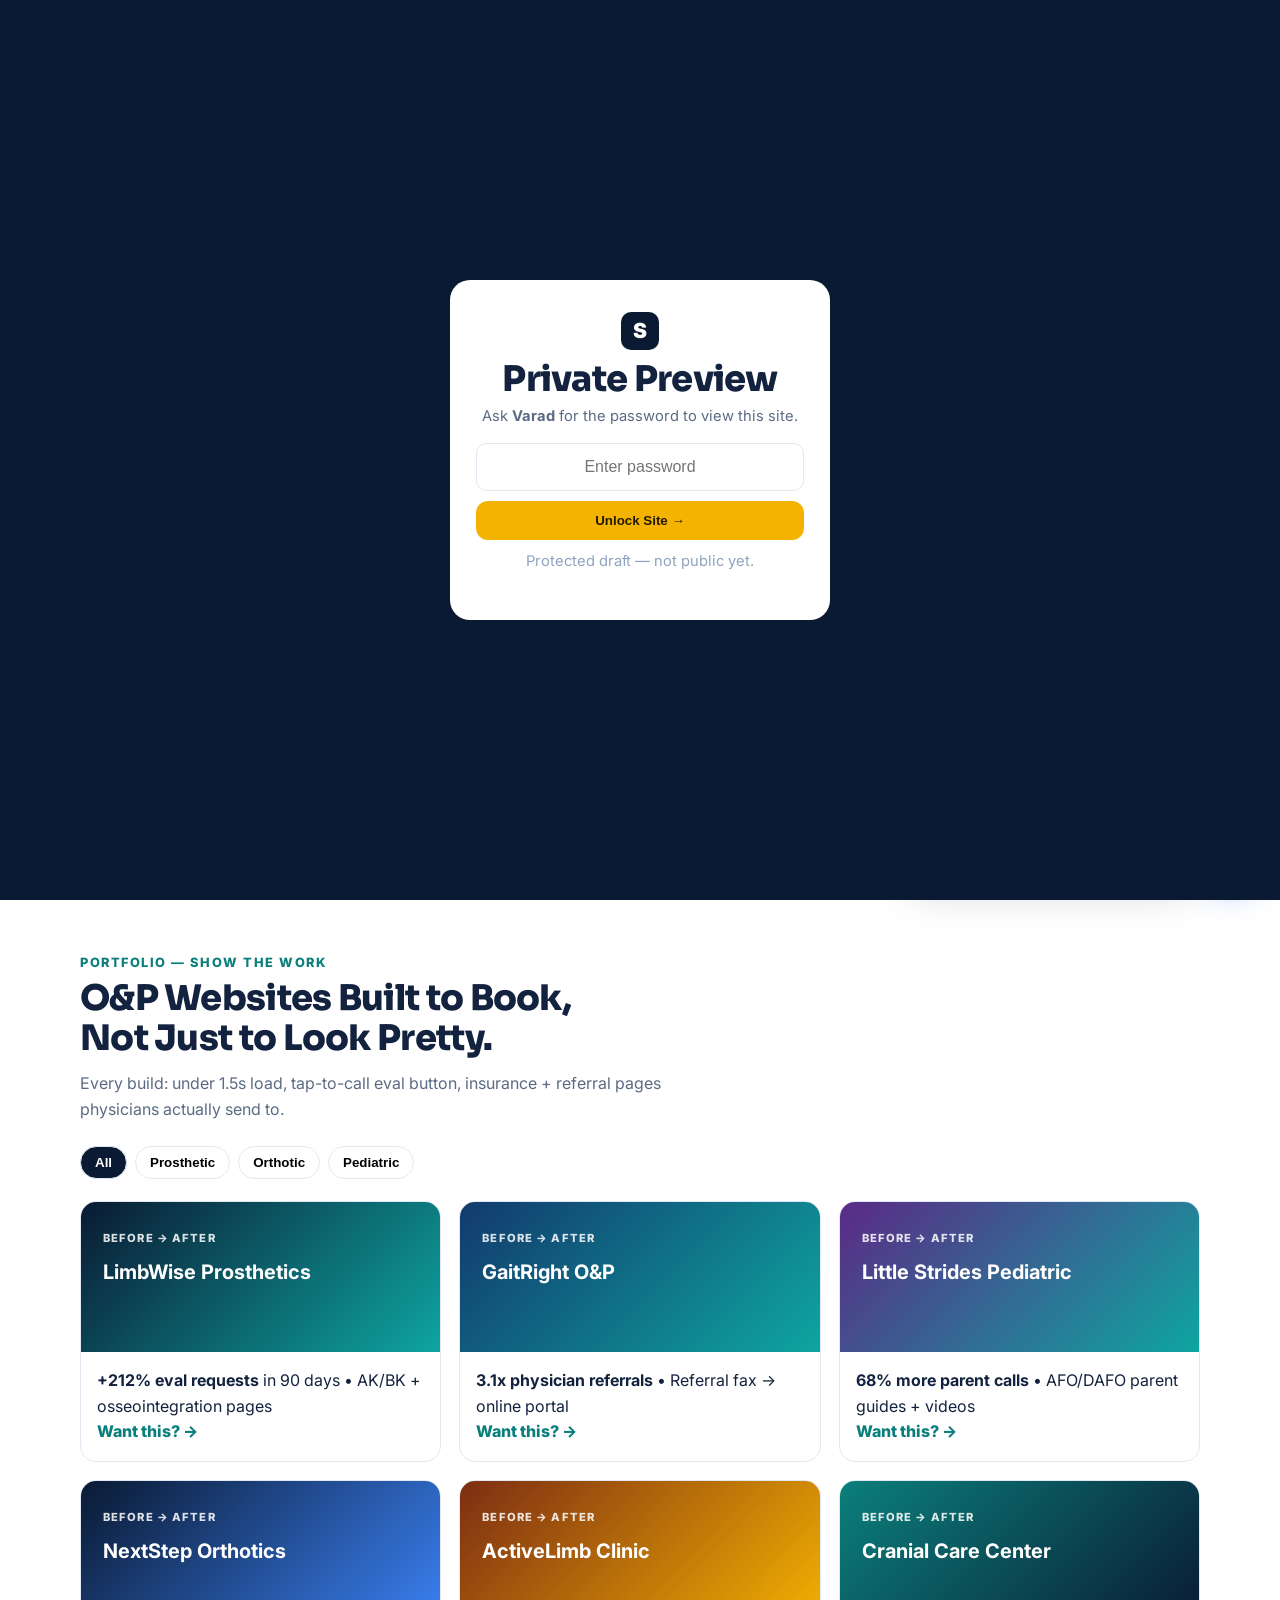
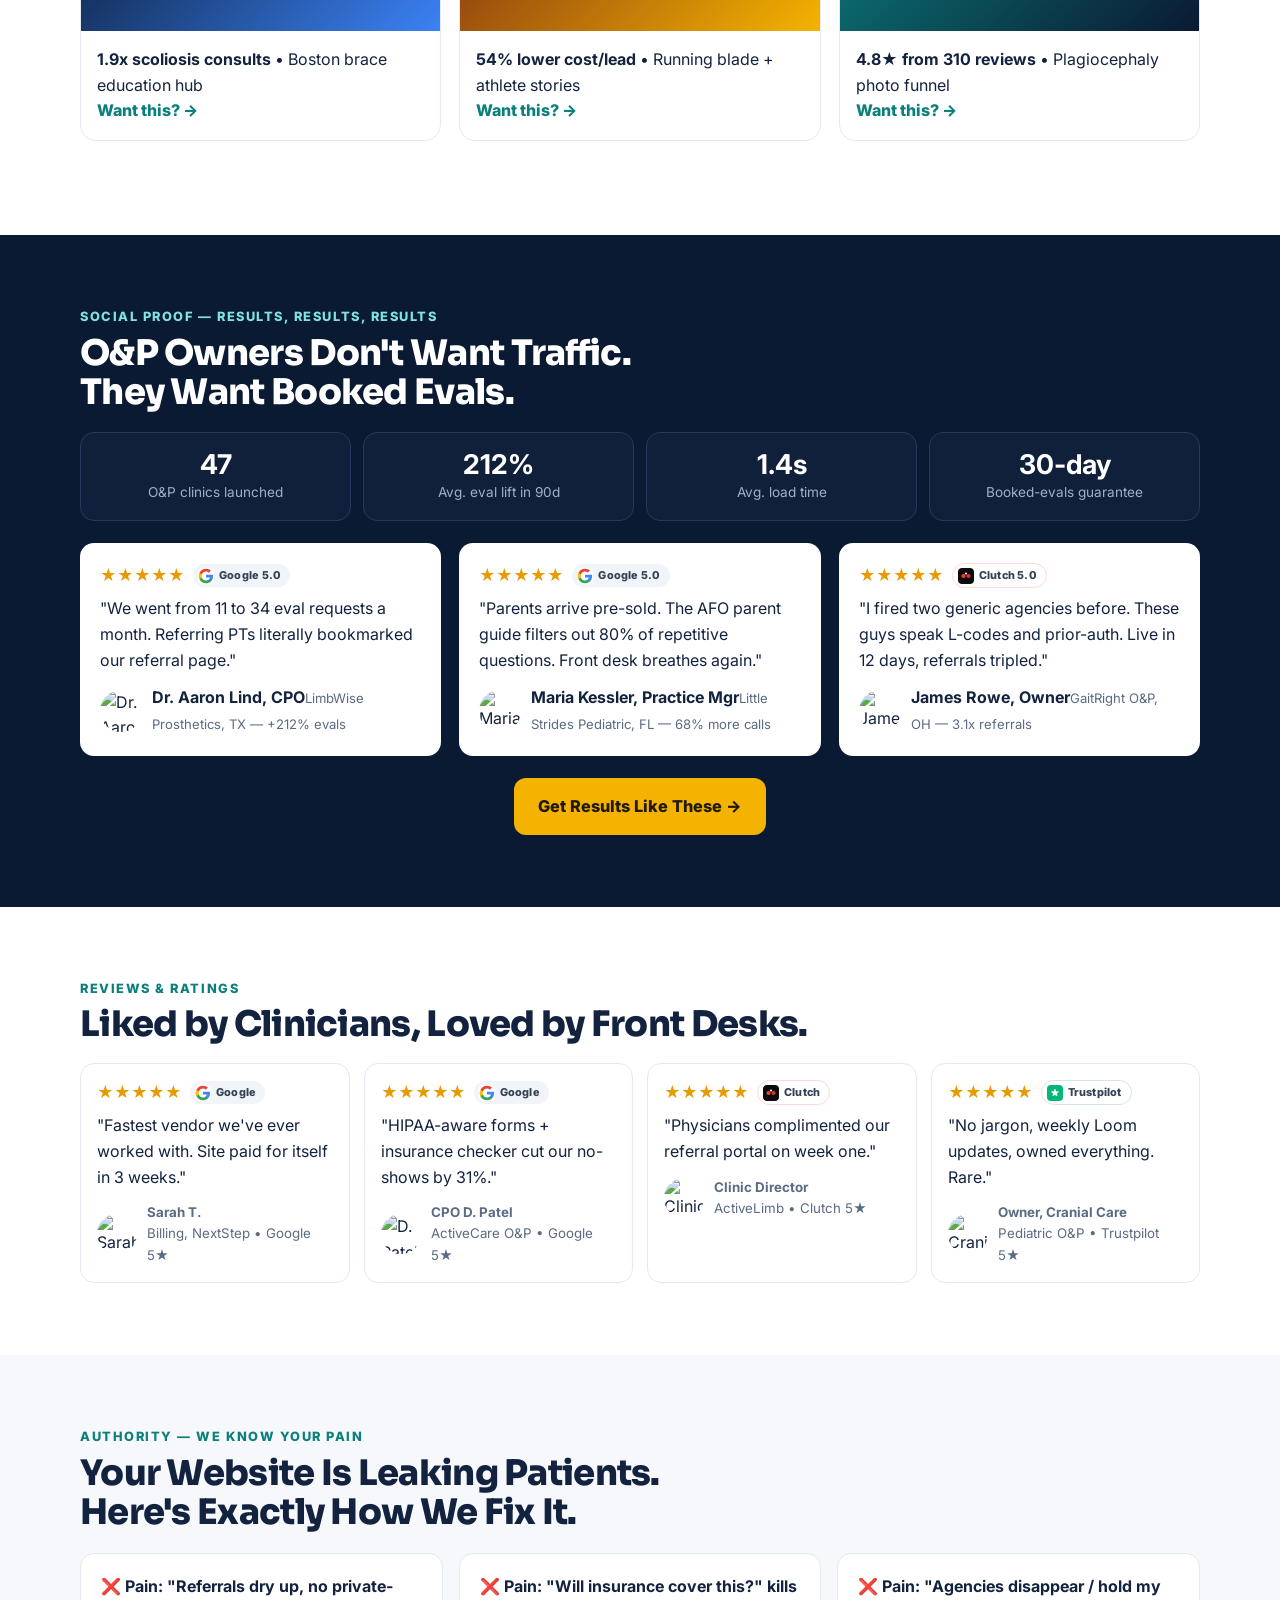
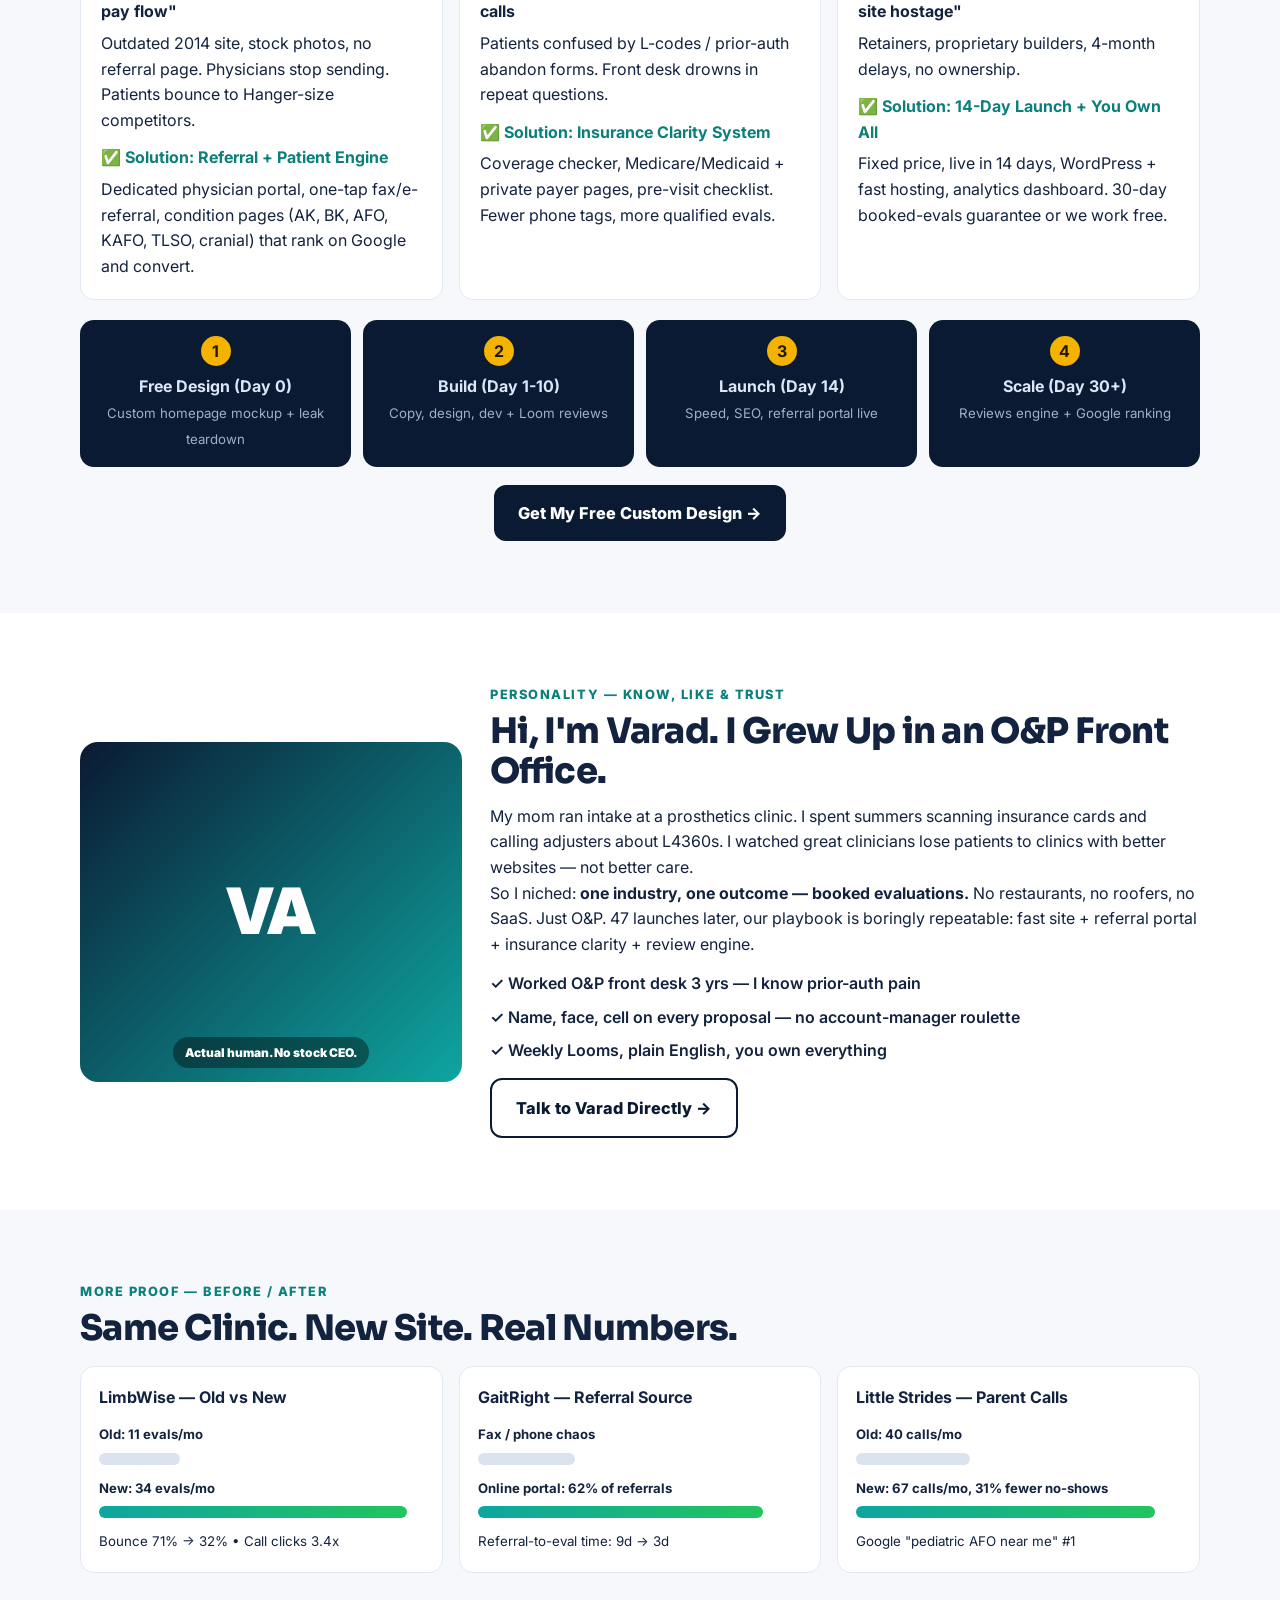
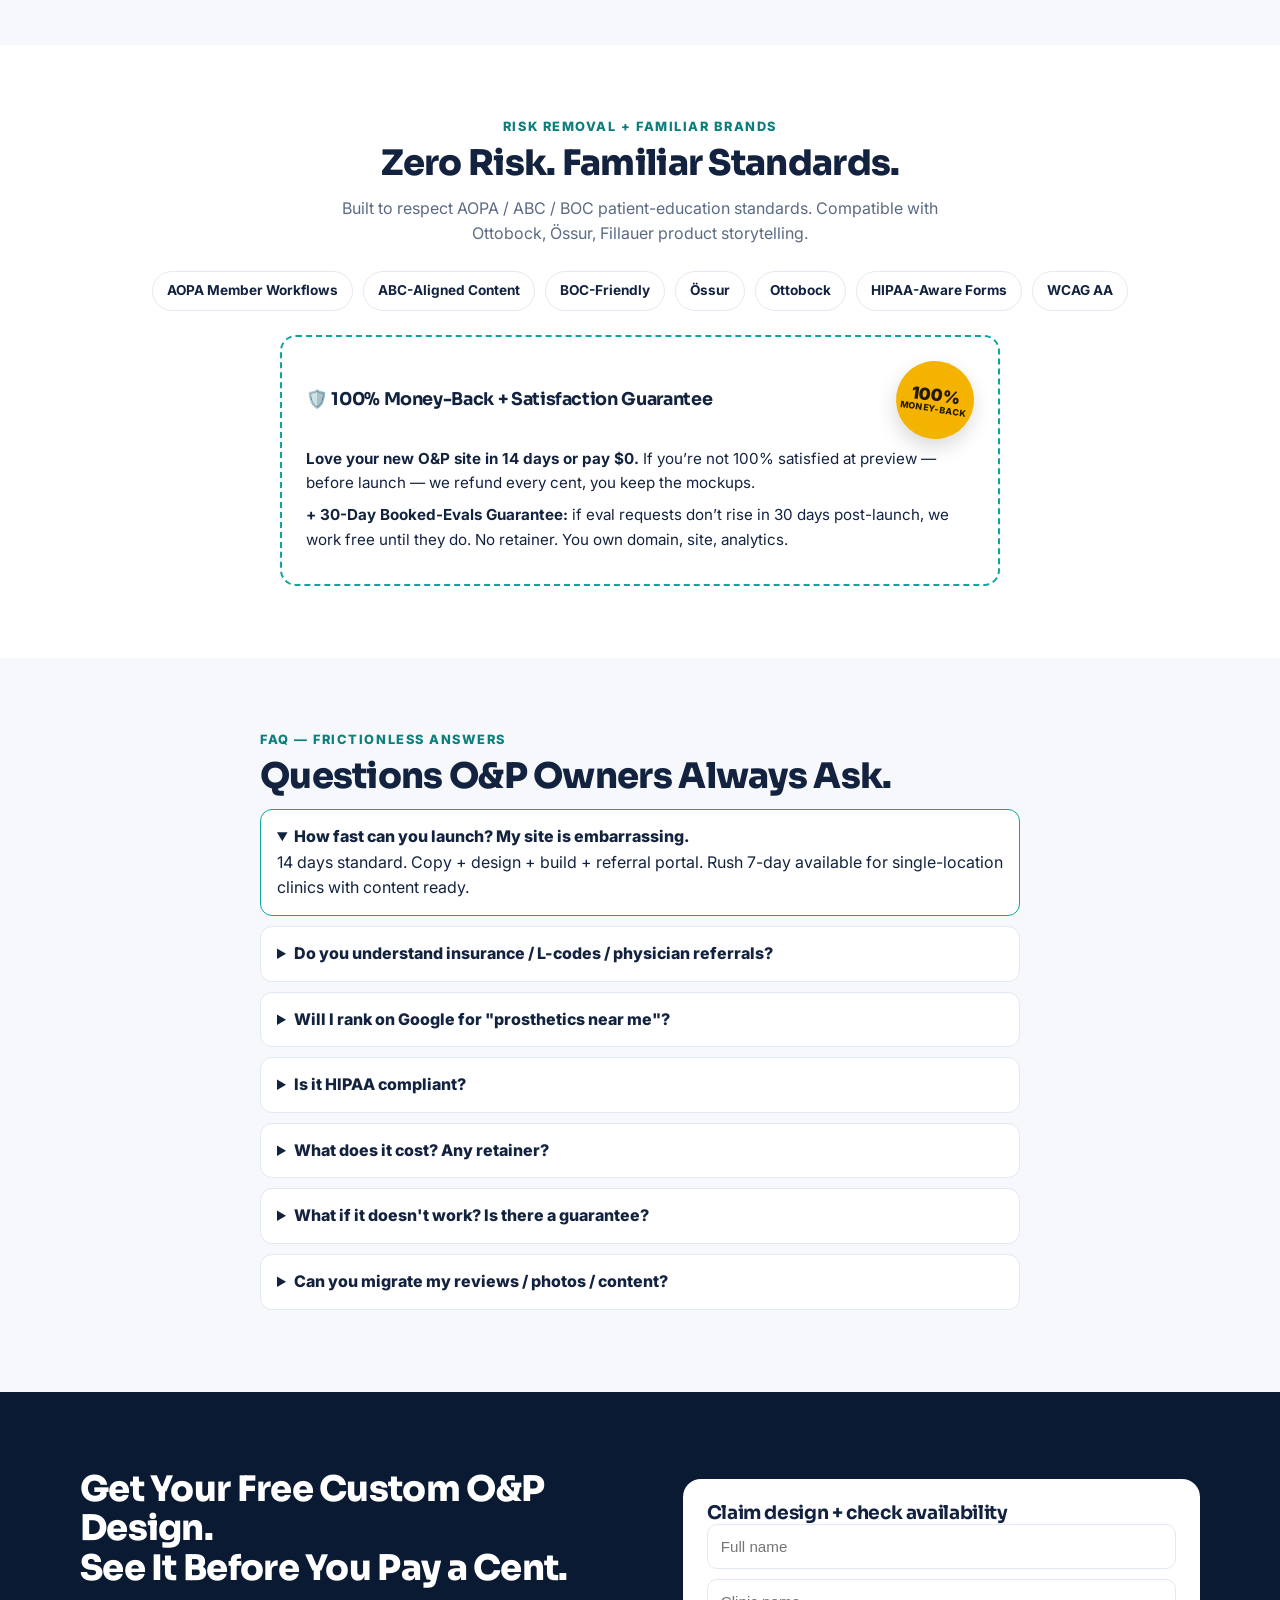
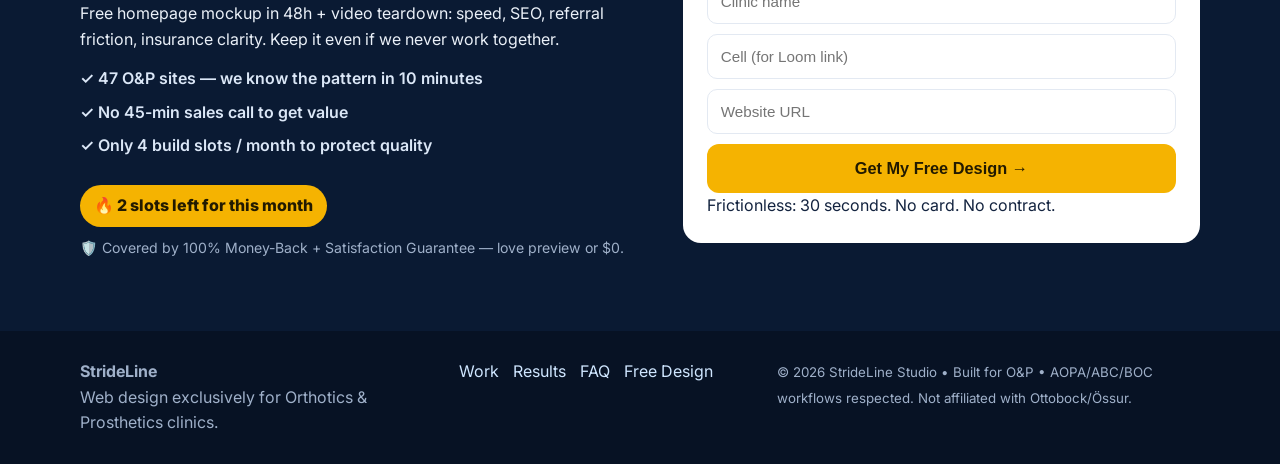
==== commit 40f28043: "Viewport-fitted hero: vh-fluid type and spacing, single belt row All PDF hero points fit 100pct view" ====
--- a/index.html
+++ b/index.html
@@ -97,18 +97,6 @@
         <span class="blogo">🦿 LIMBWISE <small>PROSTHETICS</small></span><span class="blogo">▲ GAITRIGHT <small>O&P</small></span><span class="blogo">◉ NEXTSTEP <small>ORTHOTICS</small></span><span class="blogo">♥ LITTLE STRIDES <small>PEDIATRIC</small></span><span class="blogo">⚡ ACTIVELIMB <small>CLINIC</small></span><span class="blogo">⬢ CRANIAL CARE <small>CENTER</small></span>
       </div>
     </div>
-    <div class="belt-viewport">
-      <div class="belt-track rev">
-        <span class="blogo">♥ LITTLE STRIDES <small>PEDIATRIC</small></span><span class="blogo">⬢ CRANIAL CARE <small>CENTER</small></span><span class="blogo">▲ GAITRIGHT <small>O&P</small></span><span class="blogo">⚡ ACTIVELIMB <small>CLINIC</small></span><span class="blogo">🦿 LIMBWISE <small>PROSTHETICS</small></span><span class="blogo">◉ NEXTSTEP <small>ORTHOTICS</small></span>
-        <span class="blogo">♥ LITTLE STRIDES <small>PEDIATRIC</small></span><span class="blogo">⬢ CRANIAL CARE <small>CENTER</small></span><span class="blogo">▲ GAITRIGHT <small>O&P</small></span><span class="blogo">⚡ ACTIVELIMB <small>CLINIC</small></span><span class="blogo">🦿 LIMBWISE <small>PROSTHETICS</small></span><span class="blogo">◉ NEXTSTEP <small>ORTHOTICS</small></span>
-      </div>
-    </div>
-    <div class="belt-viewport">
-      <div class="belt-track">
-        <span class="blogo">◉ NEXTSTEP <small>ORTHOTICS</small></span><span class="blogo">⚡ ACTIVELIMB <small>CLINIC</small></span><span class="blogo">🦿 LIMBWISE <small>PROSTHETICS</small></span><span class="blogo">⬢ CRANIAL CARE <small>CENTER</small></span><span class="blogo">▲ GAITRIGHT <small>O&P</small></span><span class="blogo">♥ LITTLE STRIDES <small>PEDIATRIC</small></span>
-        <span class="blogo">◉ NEXTSTEP <small>ORTHOTICS</small></span><span class="blogo">⚡ ACTIVELIMB <small>CLINIC</small></span><span class="blogo">🦿 LIMBWISE <small>PROSTHETICS</small></span><span class="blogo">⬢ CRANIAL CARE <small>CENTER</small></span><span class="blogo">▲ GAITRIGHT <small>O&P</small></span><span class="blogo">♥ LITTLE STRIDES <small>PEDIATRIC</small></span>
-      </div>
-    </div>
     </div>
   </div>
 </section>
--- a/styles.css
+++ b/styles.css
@@ -44,43 +44,43 @@
 .btn-sm{padding:10px 16px;font-size:.9rem}.btn-lg{padding:15px 24px;font-size:1.02rem}
 .btn-block{width:100%;text-align:center}
 
-/* hero — original centered stack: all PDF points above the fold at 100% zoom */
-.hero{background:linear-gradient(180deg,#eef6f6,#fff 62%);padding:28px 0 14px;border-bottom:1px solid var(--line);overflow:clip;isolation:isolate}
-.hero-stack{max-width:880px;margin:0 auto;text-align:center}
-.hero-stack h1{font-size:clamp(1.8rem,1.5rem + 1.6vw,2.7rem);text-wrap:balance;line-height:1.08}
-.hero-stack .sub{max-width:640px;margin:10px auto 0}
-.pill{display:inline-block;background:#0a1a33;color:#7fe3df;font-weight:800;font-size:.7rem;padding:6px 12px;border-radius:100px;margin-bottom:10px}
+/* hero — viewport-fitted: every PDF point visible at 100% zoom, composed at 50% */
+.hero{background:linear-gradient(180deg,#eef6f6,#fff 62%);padding:clamp(12px,2.2vh,26px) 0 clamp(8px,1.4vh,14px);border-bottom:1px solid var(--line);overflow:clip;isolation:isolate;min-height:calc(100svh - 124px);display:flex;flex-direction:column;justify-content:center}
+.hero-stack{max-width:900px;margin:0 auto;text-align:center;width:100%}
+.hero-stack h1{font-size:clamp(1.6rem,1rem + 2.6vh + .9vw,2.7rem);text-wrap:balance;line-height:1.06}
+.hero-stack .sub{max-width:640px;margin:clamp(6px,1vh,10px) auto 0;font-size:clamp(.88rem,.8rem + .4vh,.98rem)}
+.pill{display:inline-block;background:#0a1a33;color:#7fe3df;font-weight:800;font-size:.7rem;padding:6px 12px;border-radius:100px;margin-bottom:clamp(6px,1vh,10px)}
 .hl{background:linear-gradient(transparent 55%,#bff3f1 55%)}
 .sub{color:#3d4f6a;margin:8px 0;font-size:.98rem;line-height:1.5}
-.reasons{display:grid;gap:7px;margin:12px 0}
+.reasons{display:grid;gap:7px;margin:clamp(8px,1.4vh,12px) 0}
 .reasons-3{grid-template-columns:repeat(3,1fr);gap:10px;text-align:left}
-.reason{display:flex;gap:10px;align-items:flex-start;background:#fff;border:1px solid var(--line);border-radius:10px;padding:9px 12px}
+.reason{display:flex;gap:10px;align-items:flex-start;background:#fff;border:1px solid var(--line);border-radius:10px;padding:clamp(7px,1vh,9px) 12px}
 .ric{background:var(--teal);color:#fff;width:22px;height:22px;border-radius:50%;display:grid;place-items:center;font-weight:900;font-size:.8rem;flex-shrink:0}
 .reason strong{display:block;font-size:.84rem;line-height:1.25}.reason span{color:var(--mut);font-size:.76rem;line-height:1.35}
-.hero-ctas{display:flex;gap:10px;flex-wrap:wrap;margin:12px 0 6px;justify-content:center}
-.hero-ctas .btn-lg{padding:14px 26px;font-size:1rem}
+.hero-ctas{display:flex;gap:10px;flex-wrap:wrap;margin:clamp(8px,1.4vh,12px) 0 6px;justify-content:center}
+.hero-ctas .btn-lg{padding:13px 26px;font-size:1rem}
 .risk{font-size:.78rem;color:#41546f;margin:6px 0}
-.proof-row{display:inline-flex;gap:10px;align-items:center;flex-wrap:wrap;justify-content:center;background:#fff;border:1px solid var(--line);border-radius:100px;padding:7px 16px 7px 8px;margin-top:8px}
+.proof-row{display:inline-flex;gap:10px;align-items:center;flex-wrap:wrap;justify-content:center;background:#fff;border:1px solid var(--line);border-radius:100px;padding:6px 16px 6px 8px;margin-top:clamp(6px,1vh,8px)}
 .proof-center{margin-left:auto;margin-right:auto}
 .stars{color:#e79b00;font-weight:800;font-size:.9rem}
 .proof-avatars{display:flex;align-items:center}
 .proof-avatars img{width:28px;height:28px;border-radius:50%;object-fit:cover;border:2px solid #fff;margin-left:-8px;background:#dbe3ef}
 .proof-avatars img:first-child{margin-left:0}
 .proof-row p{font-size:.8rem;color:#41546f}
-.founder-line{display:flex;align-items:center;justify-content:center;gap:8px;font-size:.8rem;color:#41546f;margin:10px 0 0}
+.founder-line{display:flex;align-items:center;justify-content:center;gap:8px;font-size:.8rem;color:#41546f;margin:clamp(6px,1vh,10px) 0 0}
 .favatar{width:30px;height:30px;border-radius:50%;background:var(--teal);display:inline-grid;place-items:center;font-weight:900;font-size:.72rem;color:#fff;flex-shrink:0}
-/* portfolio feature: 3 compact proof cards */
-.hero-sites{display:grid;grid-template-columns:repeat(3,1fr);gap:10px;margin:14px 0 4px;text-align:left}
-.hsite{background:#fff;border:1px solid var(--line);border-radius:12px;padding:10px 12px}
+/* portfolio feature: 3 slim proof cards */
+.hero-sites{display:grid;grid-template-columns:repeat(3,1fr);gap:10px;margin:clamp(8px,1.4vh,14px) 0 4px;text-align:left}
+.hsite{background:#fff;border:1px solid var(--line);border-radius:12px;padding:8px 12px}
 .hsite-top{display:flex;align-items:center;justify-content:space-between;gap:8px}
 .hsite-top b{font-size:.8rem}.hsite-top span{font-size:.68rem;font-weight:800;color:var(--teal-d);background:#e6f7f6;border-radius:20px;padding:3px 9px;white-space:nowrap}
-.hsite-bar{height:44px;border-radius:8px;margin:8px 0}
+.hsite-bar{height:clamp(26px,4vh,44px);border-radius:8px;margin:8px 0}
 .hsite-bar.h1{background:linear-gradient(135deg,#0a1a33,#0ea5a0)}
 .hsite-bar.h2{background:linear-gradient(135deg,#123a6d,#0ea5a0)}
 .hsite-bar.h3{background:linear-gradient(135deg,#5b2a86,#0ea5a0)}
 .hsite small{font-size:.72rem;color:var(--mut)}
 /* Rotating logo belt */
-.logo-belt{display:flex;align-items:center;gap:14px;max-width:1160px;margin:0 auto;padding:10px 20px;overflow:hidden}
+.logo-belt{display:flex;align-items:center;gap:14px;max-width:1160px;margin:clamp(4px,.8vh,8px) auto 0;padding:6px 20px;overflow:hidden}
 .belt-label{font-size:.72rem;font-weight:800;letter-spacing:.08em;color:var(--mut);white-space:nowrap}
 .belt-rows{flex:1;display:grid;gap:10px;min-width:0}
 .belt-viewport{overflow:hidden;-webkit-mask-image:linear-gradient(90deg,transparent,#000 6%,#000 94%,transparent);mask-image:linear-gradient(90deg,transparent,#000 6%,#000 94%,transparent)}
@@ -89,7 +89,7 @@
 .belt-viewport:hover .belt-track{animation-play-state:paused}
 @keyframes belt{to{transform:translateX(-50%)}}
 @keyframes beltrev{from{transform:translateX(-50%)}to{transform:translateX(0)}}
-.blogo{display:inline-flex;align-items:center;gap:7px;background:#0d1f3c;border:1px solid #1e3358;color:#fff;font-family:Sora,Inter,sans-serif;font-weight:800;font-size:.82rem;letter-spacing:.03em;padding:11px 20px;border-radius:12px;white-space:nowrap}
+.blogo{display:inline-flex;align-items:center;gap:7px;background:#0d1f3c;border:1px solid #1e3358;color:#fff;font-family:Sora,Inter,sans-serif;font-weight:800;font-size:.78rem;letter-spacing:.03em;padding:8px 16px;border-radius:10px;white-space:nowrap}
 .blogo small{font-size:.58rem;font-weight:700;letter-spacing:.12em;opacity:.65}
 
 /* cards */
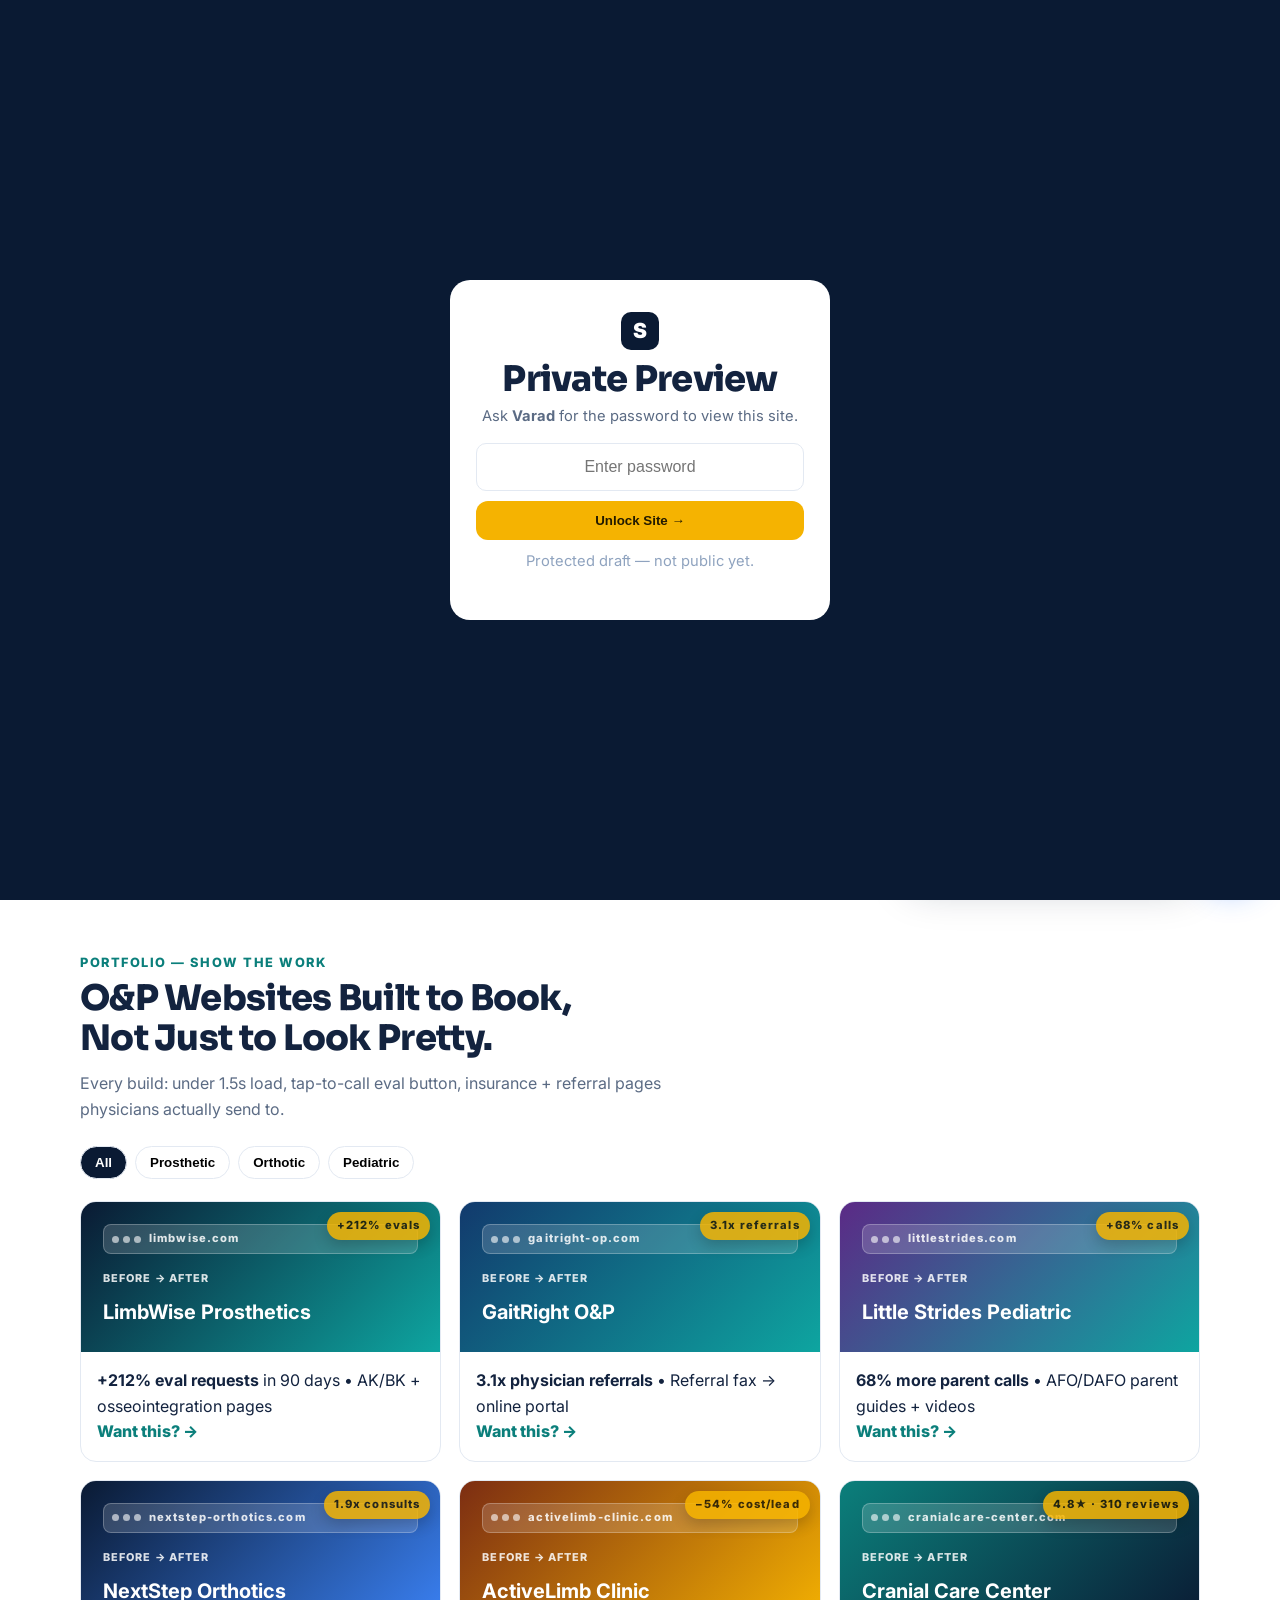
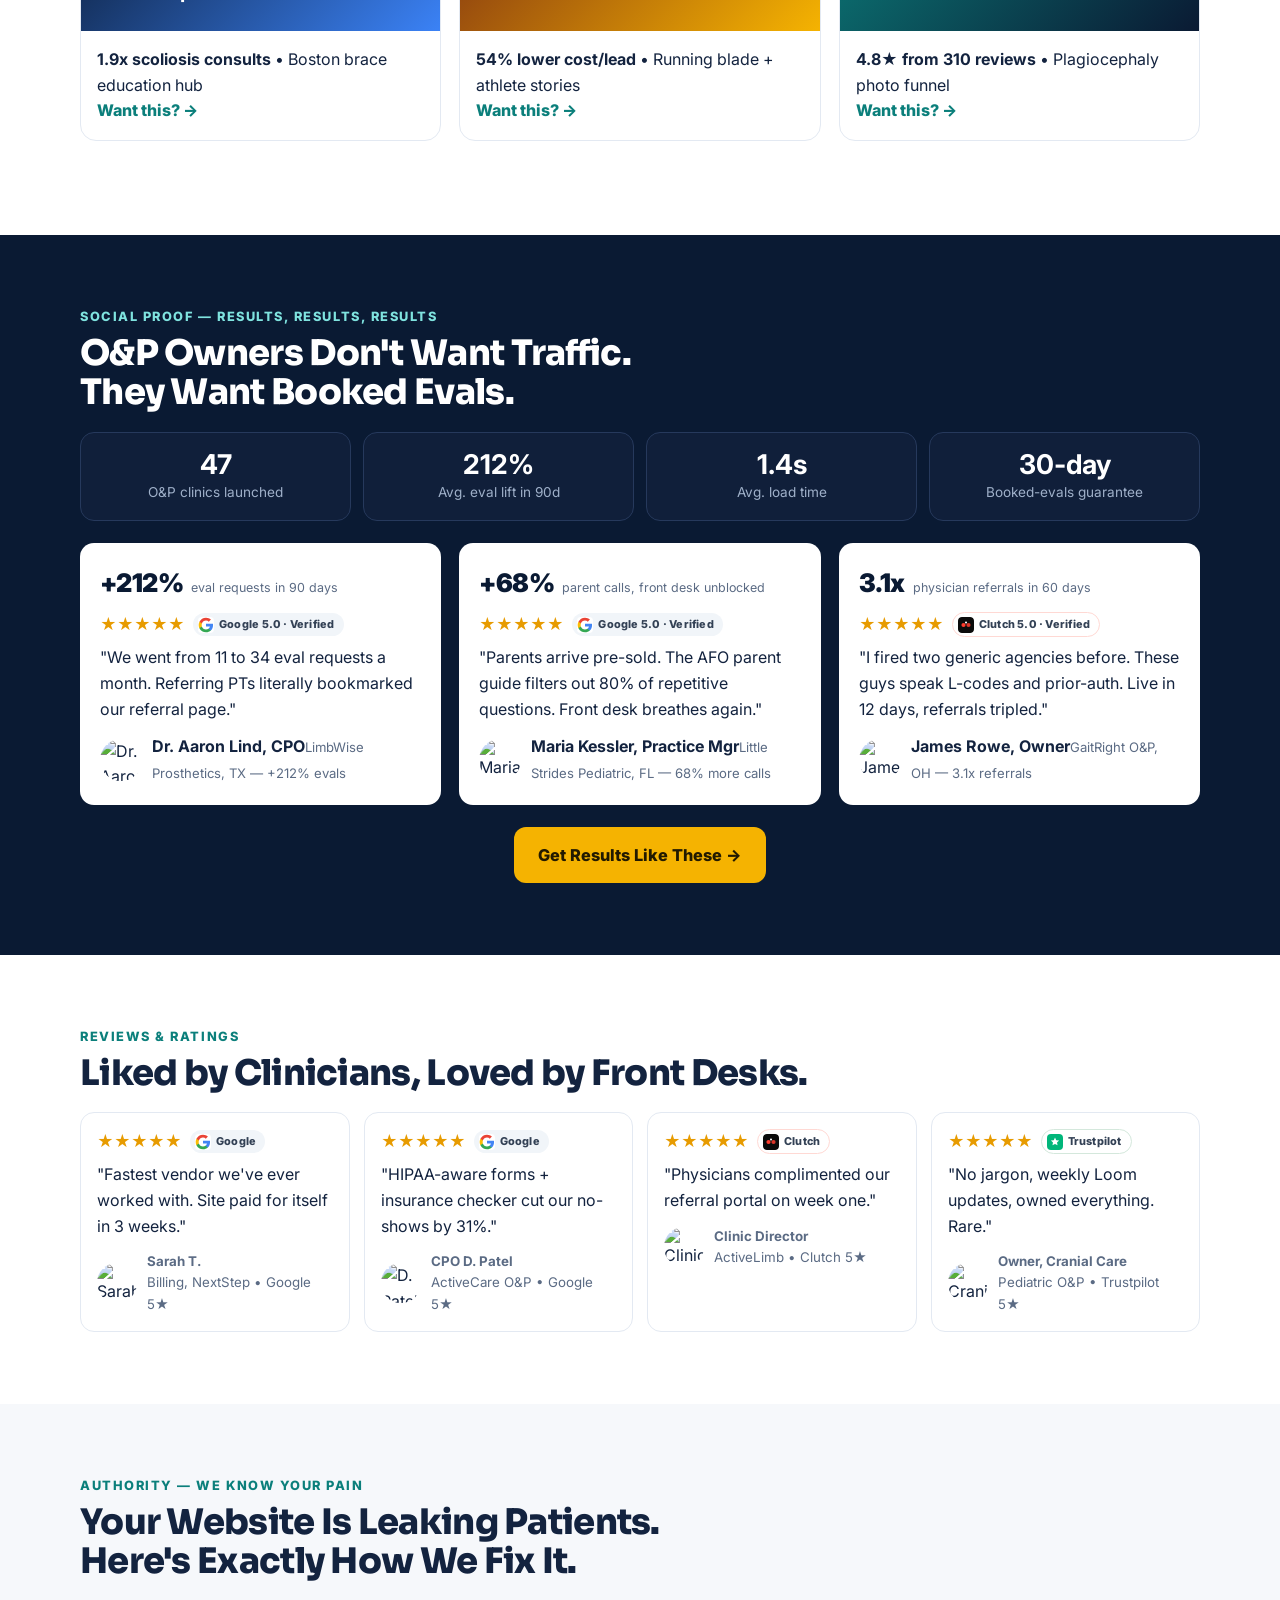
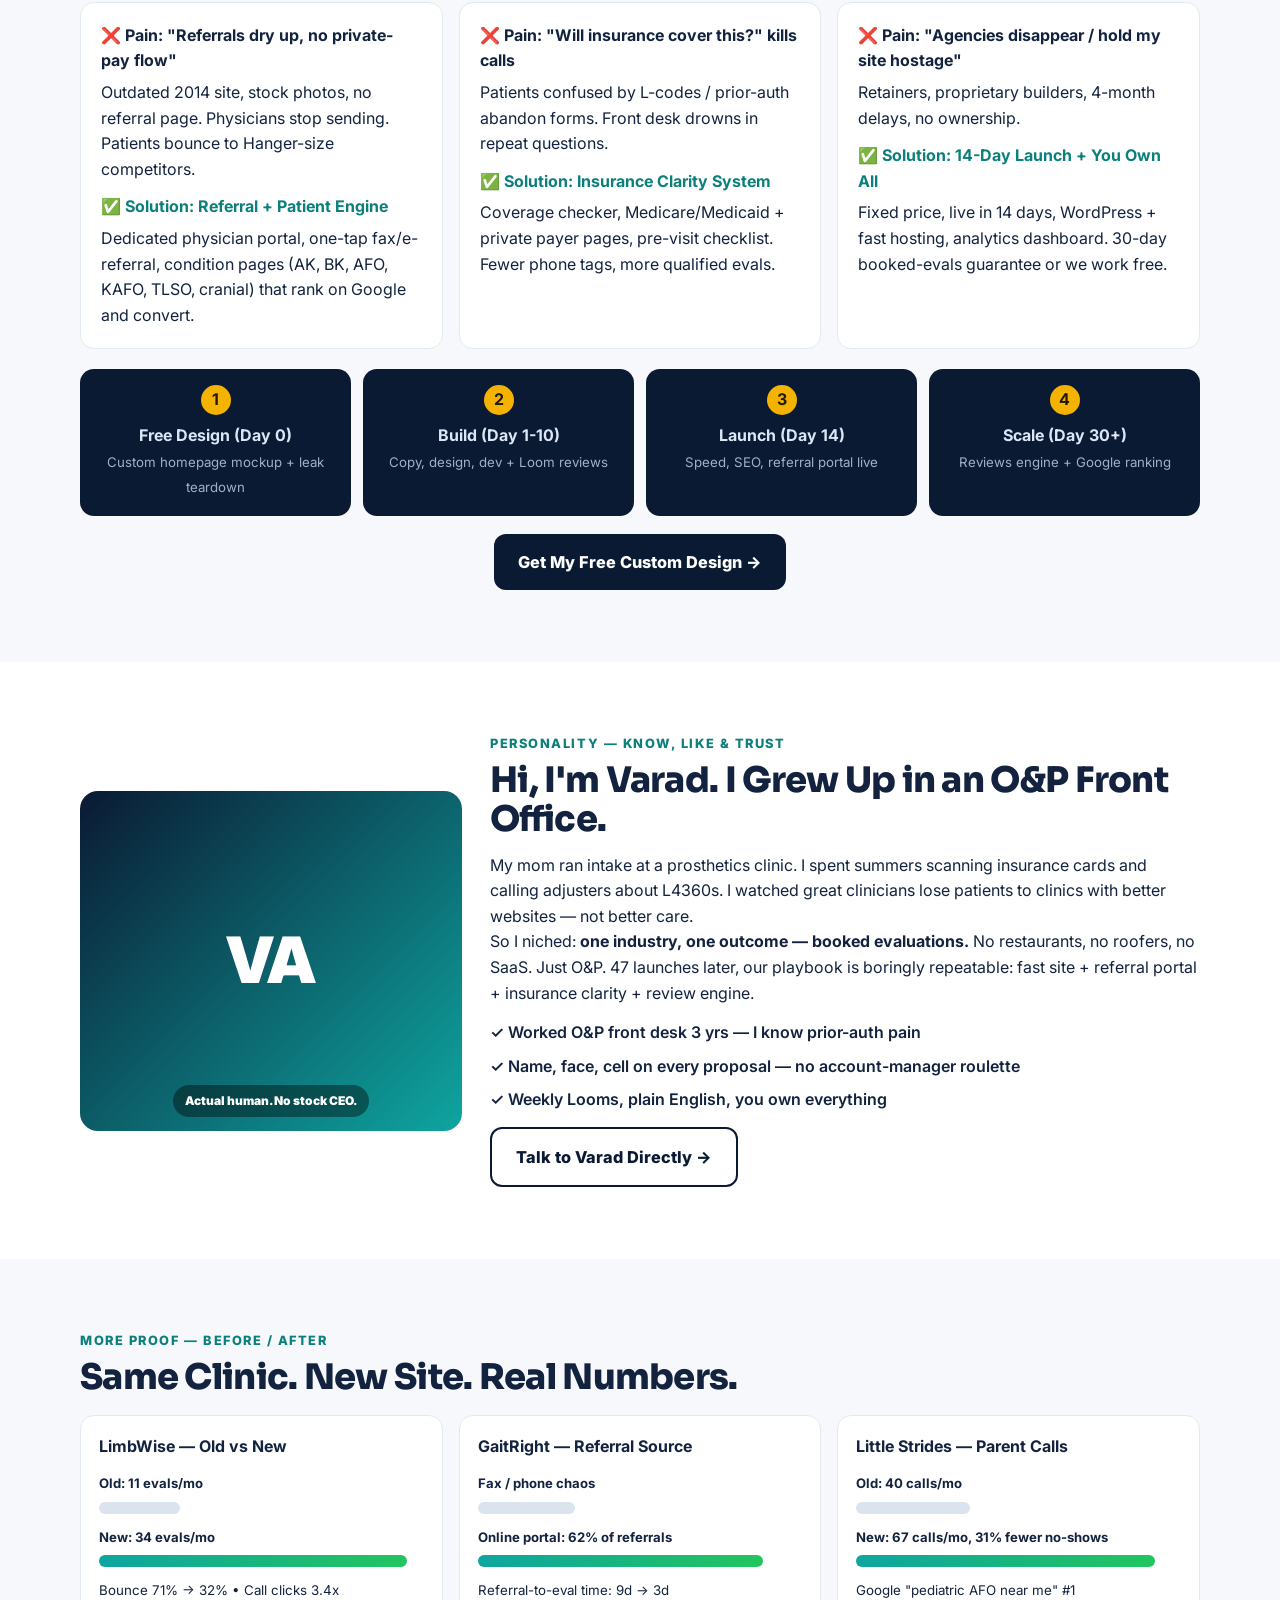
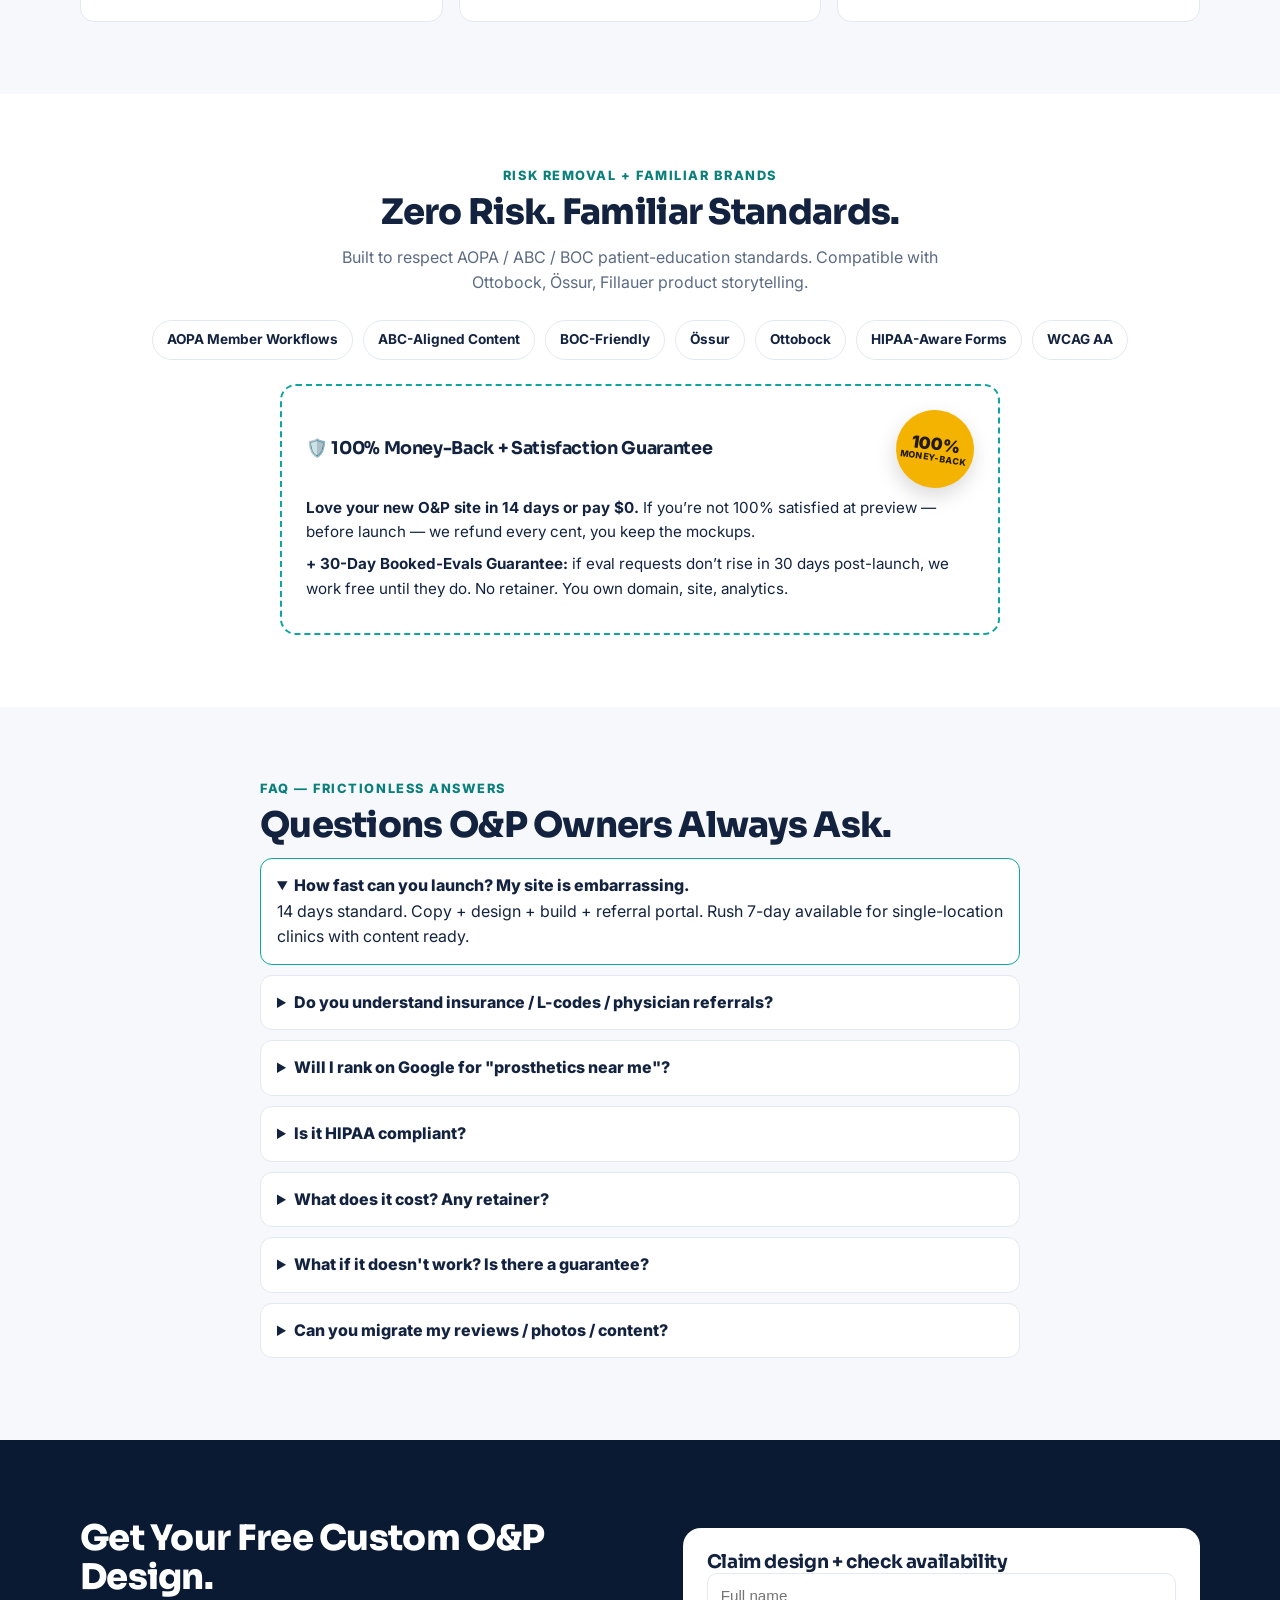
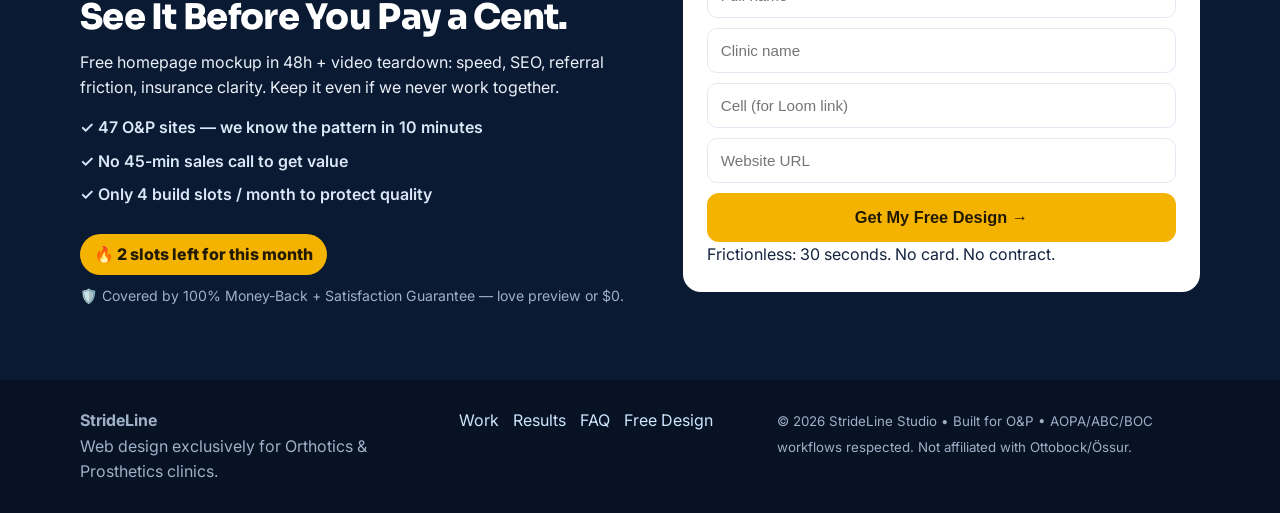
==== commit 44f5aa63: "Reference-pattern upgrade: browser-preview portfolio cards, metric testimonials Hero hsites become m" ====
--- a/index.html
+++ b/index.html
@@ -75,7 +75,7 @@
     <!-- Social proof -->
     <div class="proof-row proof-center">
       <div class="proof-avatars"><img src="https://randomuser.me/api/portraits/men/32.jpg" alt="O&P clinic owner" loading="lazy" /><img src="https://randomuser.me/api/portraits/women/44.jpg" alt="Practice manager" loading="lazy" /><img src="https://randomuser.me/api/portraits/men/54.jpg" alt="CPO owner" loading="lazy" /></div>
-      <div class="stars">5.0 ★★★★★</div>
+      <div class="stars"><img src="assets/google-g.svg" alt="Google" loading="lazy" /> 5.0 ★★★★★</div>
       <p>Trusted by <strong>47 O&P clinics</strong> nationwide</p>
     </div>
     <!-- Personality feature -->
@@ -83,9 +83,9 @@
 
     <!-- Portfolio feature -->
     <div class="hero-sites">
-      <div class="hsite"><div class="hsite-top"><b>LimbWise Prosthetics</b><span>+212% evals</span></div><div class="hsite-bar h1"></div><small>AK / BK + osseointegration pages</small></div>
-      <div class="hsite"><div class="hsite-top"><b>GaitRight O&P</b><span>3.1x referrals</span></div><div class="hsite-bar h2"></div><small>Physician e-referral portal</small></div>
-      <div class="hsite"><div class="hsite-top"><b>Little Strides Pediatric</b><span>+68% calls</span></div><div class="hsite-bar h3"></div><small>AFO parent guides + videos</small></div>
+      <div class="hsite"><div class="hsite-url"><i></i><i></i><i></i><span>limbwise.com</span><em>+212% evals</em></div><div class="hsite-bar h1"><b>Prosthetic Care That Moves You</b><span>Book Eval →</span></div><small><b>LimbWise Prosthetics</b> · AK / BK + osseointegration pages</small></div>
+      <div class="hsite"><div class="hsite-url"><i></i><i></i><i></i><span>gaitright-op.com</span><em>3.1x referrals</em></div><div class="hsite-bar h2"><b>Referrals Fixed in 14 Days</b><span>Refer Now →</span></div><small><b>GaitRight O&P</b> · Physician e-referral portal</small></div>
+      <div class="hsite"><div class="hsite-url"><i></i><i></i><i></i><span>littlestrides.com</span><em>+68% calls</em></div><div class="hsite-bar h3"><b>Gentle Care for Growing Kids</b><span>Call Today →</span></div><small><b>Little Strides Pediatric</b> · AFO parent guides + videos</small></div>
     </div>
   </div>
   <div class="logo-belt">
@@ -115,27 +115,27 @@
     </div>
     <div class="grid3" id="portfolioGrid">
       <article class="card pf" data-cat="prosthetic">
-        <div class="shot s1"><span>BEFORE → AFTER</span><h4>LimbWise Prosthetics</h4></div>
+        <div class="shot s1"><div class="shot-bar"><i></i><i></i><i></i><span>limbwise.com</span></div><span class="shot-eyebrow">BEFORE → AFTER</span><h4>LimbWise Prosthetics</h4><span class="shot-tag">+212% evals</span></div>
         <div class="card-b"><p><b>+212% eval requests</b> in 90 days • AK/BK + osseointegration pages</p><a href="#book">Want this? →</a></div>
       </article>
       <article class="card pf" data-cat="orthotic">
-        <div class="shot s2"><span>BEFORE → AFTER</span><h4>GaitRight O&P</h4></div>
+        <div class="shot s2"><div class="shot-bar"><i></i><i></i><i></i><span>gaitright-op.com</span></div><span class="shot-eyebrow">BEFORE → AFTER</span><h4>GaitRight O&P</h4><span class="shot-tag">3.1x referrals</span></div>
         <div class="card-b"><p><b>3.1x physician referrals</b> • Referral fax → online portal</p><a href="#book">Want this? →</a></div>
       </article>
       <article class="card pf" data-cat="pediatric">
-        <div class="shot s3"><span>BEFORE → AFTER</span><h4>Little Strides Pediatric</h4></div>
+        <div class="shot s3"><div class="shot-bar"><i></i><i></i><i></i><span>littlestrides.com</span></div><span class="shot-eyebrow">BEFORE → AFTER</span><h4>Little Strides Pediatric</h4><span class="shot-tag">+68% calls</span></div>
         <div class="card-b"><p><b>68% more parent calls</b> • AFO/DAFO parent guides + videos</p><a href="#book">Want this? →</a></div>
       </article>
       <article class="card pf" data-cat="orthotic">
-        <div class="shot s4"><span>BEFORE → AFTER</span><h4>NextStep Orthotics</h4></div>
+        <div class="shot s4"><div class="shot-bar"><i></i><i></i><i></i><span>nextstep-orthotics.com</span></div><span class="shot-eyebrow">BEFORE → AFTER</span><h4>NextStep Orthotics</h4><span class="shot-tag">1.9x consults</span></div>
         <div class="card-b"><p><b>1.9x scoliosis consults</b> • Boston brace education hub</p><a href="#book">Want this? →</a></div>
       </article>
       <article class="card pf" data-cat="prosthetic">
-        <div class="shot s5"><span>BEFORE → AFTER</span><h4>ActiveLimb Clinic</h4></div>
+        <div class="shot s5"><div class="shot-bar"><i></i><i></i><i></i><span>activelimb-clinic.com</span></div><span class="shot-eyebrow">BEFORE → AFTER</span><h4>ActiveLimb Clinic</h4><span class="shot-tag">−54% cost/lead</span></div>
         <div class="card-b"><p><b>54% lower cost/lead</b> • Running blade + athlete stories</p><a href="#book">Want this? →</a></div>
       </article>
       <article class="card pf" data-cat="pediatric orthotic">
-        <div class="shot s6"><span>BEFORE → AFTER</span><h4>Cranial Care Center</h4></div>
+        <div class="shot s6"><div class="shot-bar"><i></i><i></i><i></i><span>cranialcare-center.com</span></div><span class="shot-eyebrow">BEFORE → AFTER</span><h4>Cranial Care Center</h4><span class="shot-tag">4.8★ · 310 reviews</span></div>
         <div class="card-b"><p><b>4.8★ from 310 reviews</b> • Plagiocephaly photo funnel</p><a href="#book">Want this? →</a></div>
       </article>
     </div>
@@ -155,17 +155,20 @@
     </div>
     <div class="grid3">
       <div class="tcard">
-        <div class="tstars">★★★★★ <span class="plat"><img src="assets/google-g.svg" alt="Google logo" loading="lazy" /> Google 5.0</span></div>
+        <div class="tmetric"><b>+212%</b><span>eval requests in 90 days</span></div>
+        <div class="tstars">★★★★★ <span class="plat"><img src="assets/google-g.svg" alt="Google logo" loading="lazy" /> Google 5.0 · Verified</span></div>
         <p>"We went from 11 to 34 eval requests a month. Referring PTs literally bookmarked our referral page."</p>
         <div class="tmeta"><img src="https://randomuser.me/api/portraits/men/22.jpg" alt="Dr. Aaron Lind" loading="lazy" /><div><strong>Dr. Aaron Lind, CPO</strong><span>LimbWise Prosthetics, TX — +212% evals</span></div></div>
       </div>
       <div class="tcard">
-        <div class="tstars">★★★★★ <span class="plat"><img src="assets/google-g.svg" alt="Google logo" loading="lazy" /> Google 5.0</span></div>
+        <div class="tmetric"><b>+68%</b><span>parent calls, front desk unblocked</span></div>
+        <div class="tstars">★★★★★ <span class="plat"><img src="assets/google-g.svg" alt="Google logo" loading="lazy" /> Google 5.0 · Verified</span></div>
         <p>"Parents arrive pre-sold. The AFO parent guide filters out 80% of repetitive questions. Front desk breathes again."</p>
         <div class="tmeta"><img src="https://randomuser.me/api/portraits/women/68.jpg" alt="Maria Kessler" loading="lazy" /><div><strong>Maria Kessler, Practice Mgr</strong><span>Little Strides Pediatric, FL — 68% more calls</span></div></div>
       </div>
       <div class="tcard">
-        <div class="tstars">★★★★★ <span class="plat c"><img src="assets/clutch.svg" alt="Clutch logo" loading="lazy" /> Clutch 5.0</span></div>
+        <div class="tmetric"><b>3.1x</b><span>physician referrals in 60 days</span></div>
+        <div class="tstars">★★★★★ <span class="plat c"><img src="assets/clutch.svg" alt="Clutch logo" loading="lazy" /> Clutch 5.0 · Verified</span></div>
         <p>"I fired two generic agencies before. These guys speak L-codes and prior-auth. Live in 12 days, referrals tripled."</p>
         <div class="tmeta"><img src="https://randomuser.me/api/portraits/men/75.jpg" alt="James Rowe" loading="lazy" /><div><strong>James Rowe, Owner</strong><span>GaitRight O&P, OH — 3.1x referrals</span></div></div>
       </div>
--- a/styles.css
+++ b/styles.css
@@ -71,14 +71,29 @@
 .favatar{width:30px;height:30px;border-radius:50%;background:var(--teal);display:inline-grid;place-items:center;font-weight:900;font-size:.72rem;color:#fff;flex-shrink:0}
 /* portfolio feature: 3 slim proof cards */
 .hero-sites{display:grid;grid-template-columns:repeat(3,1fr);gap:10px;margin:clamp(8px,1.4vh,14px) 0 4px;text-align:left}
-.hsite{background:#fff;border:1px solid var(--line);border-radius:12px;padding:8px 12px}
-.hsite-top{display:flex;align-items:center;justify-content:space-between;gap:8px}
-.hsite-top b{font-size:.8rem}.hsite-top span{font-size:.68rem;font-weight:800;color:var(--teal-d);background:#e6f7f6;border-radius:20px;padding:3px 9px;white-space:nowrap}
-.hsite-bar{height:clamp(26px,4vh,44px);border-radius:8px;margin:8px 0}
+.hsite{background:#fff;border:1px solid var(--line);border-radius:12px;padding:8px;box-shadow:0 8px 22px rgba(10,26,51,.08)}
+.hsite-url{display:flex;align-items:center;gap:4px;background:#eef2f7;border-radius:8px;padding:6px 8px}
+.hsite-url i{width:7px;height:7px;border-radius:50%;background:#c3cede}
+.hsite-url i:first-child{background:#f87171}.hsite-url i:nth-child(2){background:#fbbf24}.hsite-url i:nth-child(3){background:#34d399}
+.hsite-url span{font-size:.64rem;font-weight:700;color:#5b6b84;margin-left:4px;white-space:nowrap;overflow:hidden;text-overflow:ellipsis}
+.hsite-url em{margin-left:auto;font-style:normal;font-size:.62rem;font-weight:800;color:var(--teal-d);background:#e6f7f6;border-radius:20px;padding:2px 8px;white-space:nowrap}
+.hsite-bar{border-radius:8px;margin:8px 0;padding:10px;min-height:64px;display:flex;flex-direction:column;justify-content:center;gap:6px}
 .hsite-bar.h1{background:linear-gradient(135deg,#0a1a33,#0ea5a0)}
 .hsite-bar.h2{background:linear-gradient(135deg,#123a6d,#0ea5a0)}
 .hsite-bar.h3{background:linear-gradient(135deg,#5b2a86,#0ea5a0)}
-.hsite small{font-size:.72rem;color:var(--mut)}
+.hsite-bar b{color:#fff;font-size:.82rem;line-height:1.25}
+.hsite-bar span{align-self:flex-start;font-size:.62rem;font-weight:800;background:var(--accent);color:#221a00;border-radius:20px;padding:4px 10px}
+.hsite small{display:block;font-size:.72rem;color:var(--mut);padding:0 4px 2px}.hsite small b{color:var(--ink)}
+.stars img{width:15px;height:15px;object-fit:contain;vertical-align:-2px;border-radius:3px}
+.shot{position:relative}
+.shot-bar{display:flex;align-items:center;gap:4px;background:rgba(255,255,255,.16);border:1px solid rgba(255,255,255,.25);border-radius:8px;padding:5px 8px;margin-bottom:10px}
+.shot-bar i{width:7px;height:7px;border-radius:50%;background:rgba(255,255,255,.6)}
+.shot-bar span{font-size:.64rem;font-weight:700;color:#fff;margin-left:4px;white-space:nowrap;overflow:hidden;text-overflow:ellipsis}
+.shot-eyebrow{font-size:.68rem!important}
+.shot-tag{position:absolute;top:10px;right:10px;background:var(--accent);color:#221a00;font-weight:900;font-size:.68rem;padding:5px 10px;border-radius:100px;box-shadow:0 6px 16px rgba(0,0,0,.25);white-space:nowrap;opacity:1}
+.tmetric{display:flex;align-items:baseline;gap:8px;margin-bottom:8px}
+.tmetric b{font-size:1.6rem;font-weight:900;color:var(--navy);letter-spacing:-.02em}
+.tmetric span{font-size:.78rem;color:var(--mut)}
 /* Rotating logo belt */
 .logo-belt{display:flex;align-items:center;gap:14px;max-width:1160px;margin:clamp(4px,.8vh,8px) auto 0;padding:6px 20px;overflow:hidden}
 .belt-label{font-size:.72rem;font-weight:800;letter-spacing:.08em;color:var(--mut);white-space:nowrap}
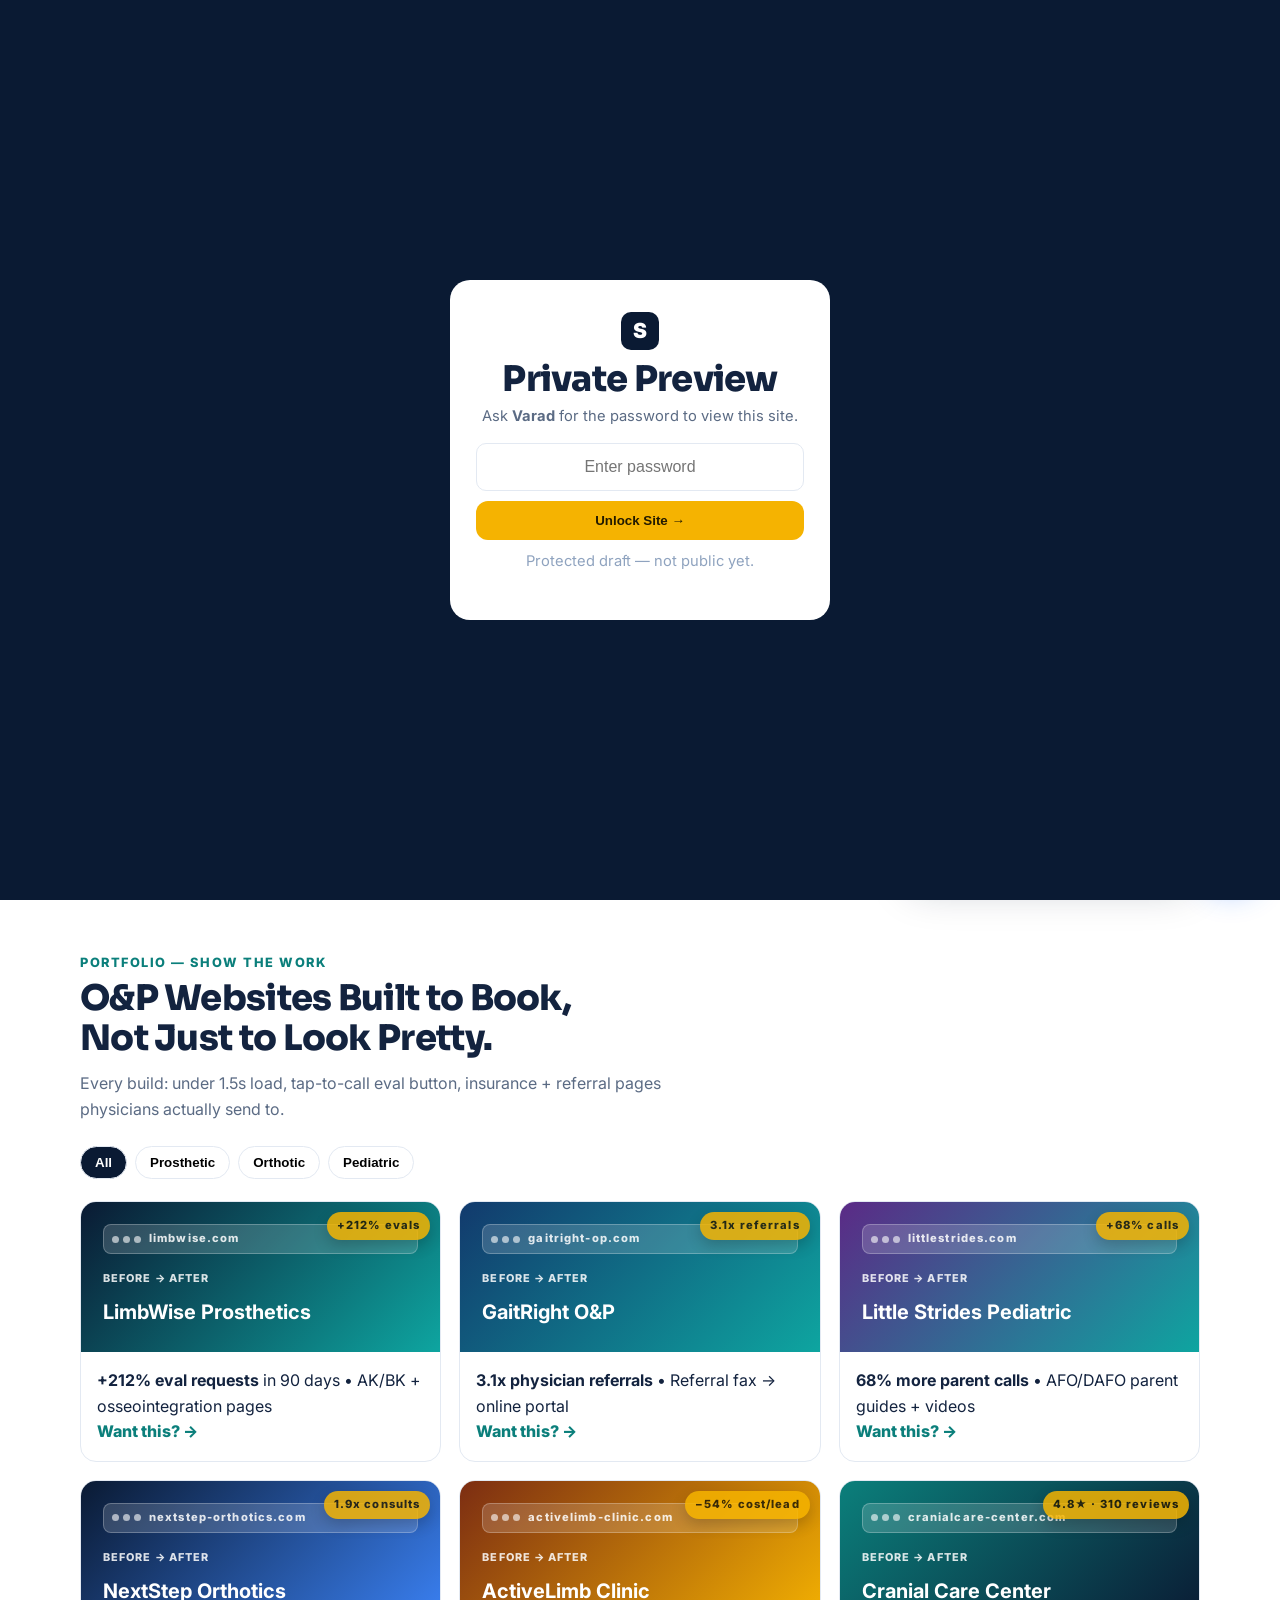
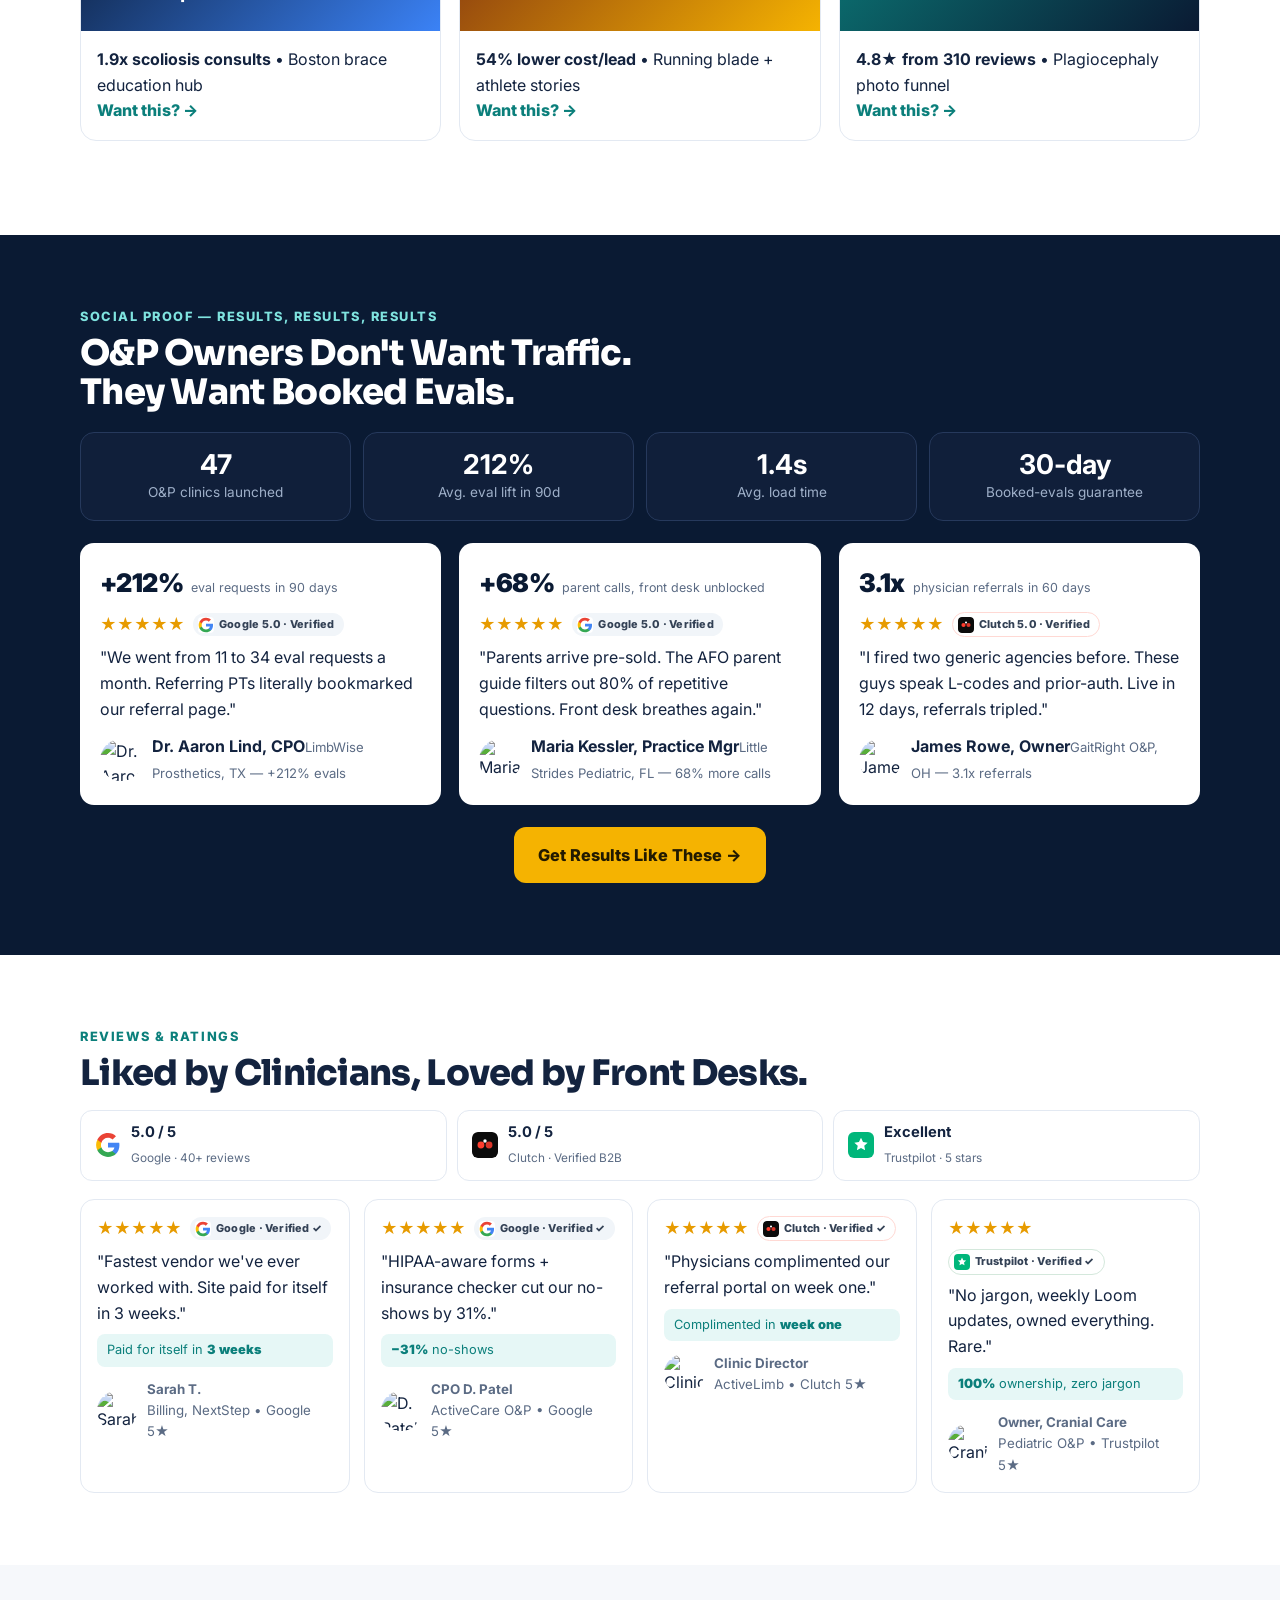
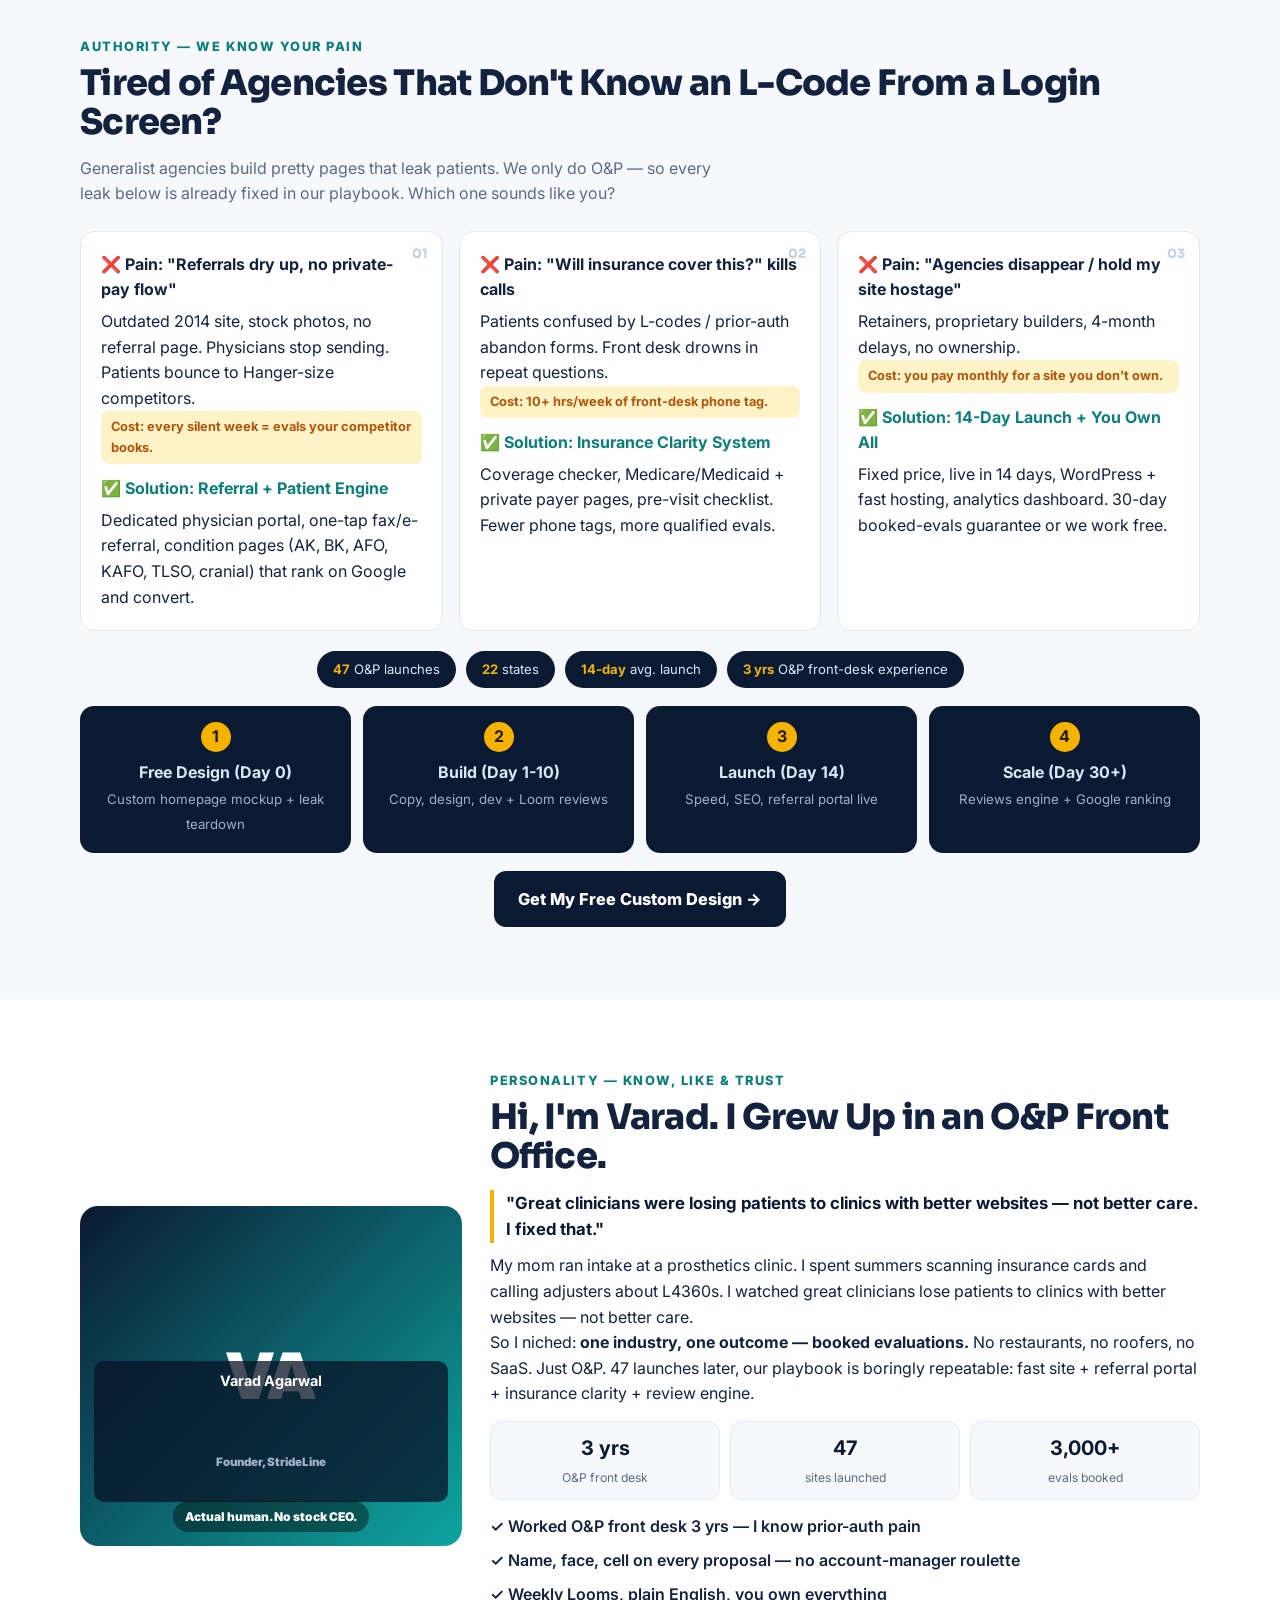
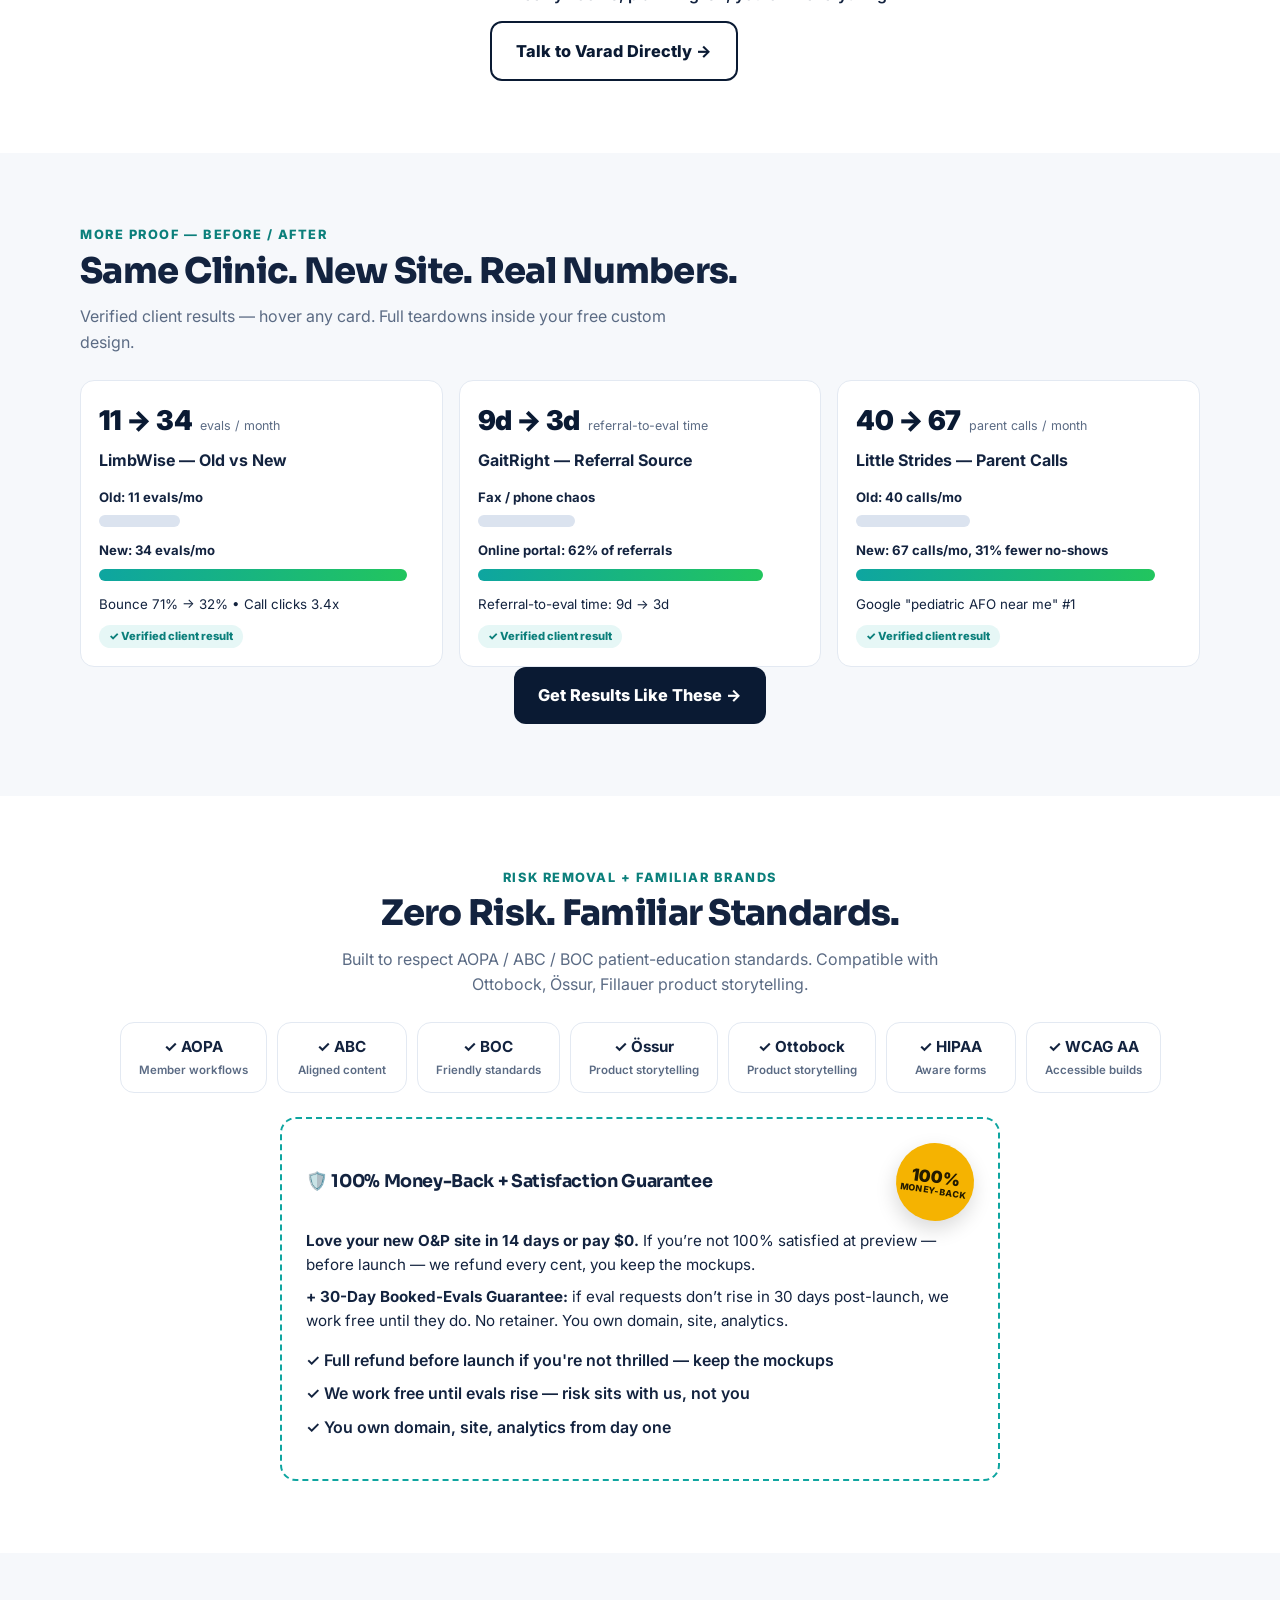
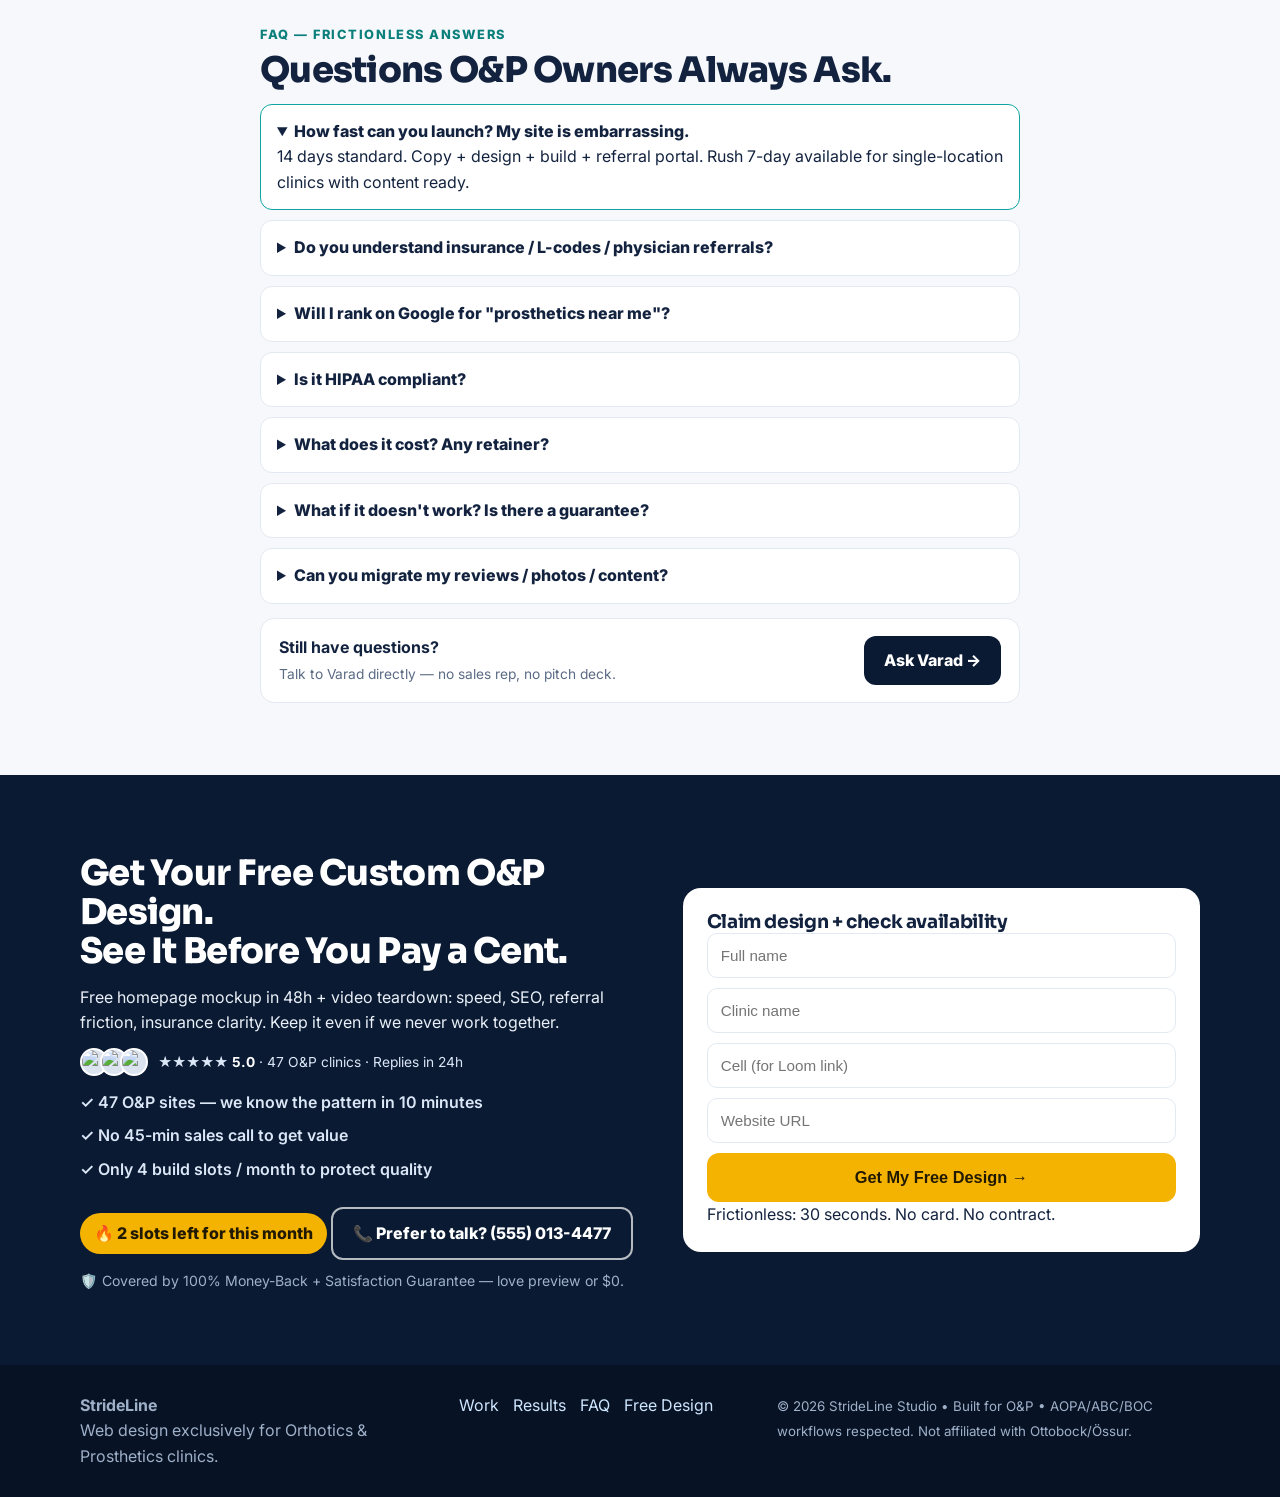
==== commit 97c77a7b: "Full blueprint pass: reviews, pain, personality, proof, trust, FAQ, final Each PDF point rebuilt wit" ====
--- a/index.html
+++ b/index.html
@@ -44,6 +44,7 @@
       <a href="#faq">FAQ</a>
     </nav>
     <div class="header-cta">
+      <a class="head-phone" href="tel:+15550134477">📞 (555) 013-4477</a>
       <a href="#book" class="btn btn-primary btn-sm">Get Free Custom Design →</a>
       <button class="menu-btn" id="menuBtn" aria-label="Menu">☰</button>
     </div>
@@ -182,11 +183,16 @@
   <div class="container">
     <p class="kicker">REVIEWS & RATINGS</p>
     <h2>Liked by Clinicians, Loved by Front Desks.</h2>
+    <div class="plat-tiles">
+      <div class="ptile"><img src="assets/google-g.svg" alt="Google" loading="lazy" /><div><b>5.0 / 5</b><span>Google · 40+ reviews</span></div></div>
+      <div class="ptile"><img src="assets/clutch.svg" alt="Clutch" loading="lazy" /><div><b>5.0 / 5</b><span>Clutch · Verified B2B</span></div></div>
+      <div class="ptile"><img src="assets/trustpilot-star.svg" alt="Trustpilot" loading="lazy" /><div><b>Excellent</b><span>Trustpilot · 5 stars</span></div></div>
+    </div>
     <div class="rev-grid">
-      <div class="rev"><div class="tstars">★★★★★ <span class="plat"><img src="assets/google-g.svg" alt="Google logo" loading="lazy" /> Google</span></div><p>"Fastest vendor we've ever worked with. Site paid for itself in 3 weeks."</p><div class="rmeta"><img src="https://randomuser.me/api/portraits/women/65.jpg" alt="Sarah T." loading="lazy" /><small><strong>Sarah T.</strong><br>Billing, NextStep • Google 5★</small></div></div>
-      <div class="rev"><div class="tstars">★★★★★ <span class="plat"><img src="assets/google-g.svg" alt="Google logo" loading="lazy" /> Google</span></div><p>"HIPAA-aware forms + insurance checker cut our no-shows by 31%."</p><div class="rmeta"><img src="https://randomuser.me/api/portraits/men/41.jpg" alt="D. Patel" loading="lazy" /><small><strong>CPO D. Patel</strong><br>ActiveCare O&P • Google 5★</small></div></div>
-      <div class="rev"><div class="tstars">★★★★★ <span class="plat c"><img src="assets/clutch.svg" alt="Clutch logo" loading="lazy" /> Clutch</span></div><p>"Physicians complimented our referral portal on week one."</p><div class="rmeta"><img src="https://randomuser.me/api/portraits/women/12.jpg" alt="Clinic Director" loading="lazy" /><small><strong>Clinic Director</strong><br>ActiveLimb • Clutch 5★</small></div></div>
-      <div class="rev"><div class="tstars">★★★★★ <span class="plat t"><img src="assets/trustpilot-star.svg" alt="Trustpilot logo" loading="lazy" /> Trustpilot</span></div><p>"No jargon, weekly Loom updates, owned everything. Rare."</p><div class="rmeta"><img src="https://randomuser.me/api/portraits/men/17.jpg" alt="Cranial Care owner" loading="lazy" /><small><strong>Owner, Cranial Care</strong><br>Pediatric O&P • Trustpilot 5★</small></div></div>
+      <div class="rev"><div class="tstars">★★★★★ <span class="plat"><img src="assets/google-g.svg" alt="Google logo" loading="lazy" /> Google · Verified ✓</span></div><p>"Fastest vendor we've ever worked with. Site paid for itself in 3 weeks."</p><div class="rev-metric">Paid for itself in <b>3 weeks</b></div><div class="rmeta"><img src="https://randomuser.me/api/portraits/women/65.jpg" alt="Sarah T." loading="lazy" /><small><strong>Sarah T.</strong><br>Billing, NextStep • Google 5★</small></div></div>
+      <div class="rev"><div class="tstars">★★★★★ <span class="plat"><img src="assets/google-g.svg" alt="Google logo" loading="lazy" /> Google · Verified ✓</span></div><p>"HIPAA-aware forms + insurance checker cut our no-shows by 31%."</p><div class="rev-metric"><b>−31%</b> no-shows</div><div class="rmeta"><img src="https://randomuser.me/api/portraits/men/41.jpg" alt="D. Patel" loading="lazy" /><small><strong>CPO D. Patel</strong><br>ActiveCare O&P • Google 5★</small></div></div>
+      <div class="rev"><div class="tstars">★★★★★ <span class="plat c"><img src="assets/clutch.svg" alt="Clutch logo" loading="lazy" /> Clutch · Verified ✓</span></div><p>"Physicians complimented our referral portal on week one."</p><div class="rev-metric">Complimented in <b>week one</b></div><div class="rmeta"><img src="https://randomuser.me/api/portraits/women/12.jpg" alt="Clinic Director" loading="lazy" /><small><strong>Clinic Director</strong><br>ActiveLimb • Clutch 5★</small></div></div>
+      <div class="rev"><div class="tstars">★★★★★ <span class="plat t"><img src="assets/trustpilot-star.svg" alt="Trustpilot logo" loading="lazy" /> Trustpilot · Verified ✓</span></div><p>"No jargon, weekly Loom updates, owned everything. Rare."</p><div class="rev-metric"><b>100%</b> ownership, zero jargon</div><div class="rmeta"><img src="https://randomuser.me/api/portraits/men/17.jpg" alt="Cranial Care owner" loading="lazy" /><small><strong>Owner, Cranial Care</strong><br>Pediatric O&P • Trustpilot 5★</small></div></div>
     </div>
   </div>
 </section>
@@ -195,27 +201,35 @@
 <section class="section tint" id="solution">
   <div class="container">
     <p class="kicker">AUTHORITY — WE KNOW YOUR PAIN</p>
-    <h2>Your Website Is Leaking Patients.<br/>Here's Exactly How We Fix It.</h2>
+    <h2>Tired of Agencies That Don't Know an L-Code From a Login Screen?</h2>
+    <p class="lede">Generalist agencies build pretty pages that leak patients. We only do O&P — so every leak below is already fixed in our playbook. Which one sounds like you?</p>
     <div class="pain-grid">
       <div class="pain">
+        <span class="pain-no">01</span>
         <h4>❌ Pain: "Referrals dry up, no private-pay flow"</h4>
         <p>Outdated 2014 site, stock photos, no referral page. Physicians stop sending. Patients bounce to Hanger-size competitors.</p>
+        <p class="pain-cost">Cost: every silent week = evals your competitor books.</p>
         <h4 class="fix">✅ Solution: Referral + Patient Engine</h4>
         <p>Dedicated physician portal, one-tap fax/e-referral, condition pages (AK, BK, AFO, KAFO, TLSO, cranial) that rank on Google and convert.</p>
       </div>
       <div class="pain">
+        <span class="pain-no">02</span>
         <h4>❌ Pain: "Will insurance cover this?" kills calls</h4>
         <p>Patients confused by L-codes / prior-auth abandon forms. Front desk drowns in repeat questions.</p>
+        <p class="pain-cost">Cost: 10+ hrs/week of front-desk phone tag.</p>
         <h4 class="fix">✅ Solution: Insurance Clarity System</h4>
         <p>Coverage checker, Medicare/Medicaid + private payer pages, pre-visit checklist. Fewer phone tags, more qualified evals.</p>
       </div>
       <div class="pain">
+        <span class="pain-no">03</span>
         <h4>❌ Pain: "Agencies disappear / hold my site hostage"</h4>
         <p>Retainers, proprietary builders, 4-month delays, no ownership.</p>
+        <p class="pain-cost">Cost: you pay monthly for a site you don't own.</p>
         <h4 class="fix">✅ Solution: 14-Day Launch + You Own All</h4>
         <p>Fixed price, live in 14 days, WordPress + fast hosting, analytics dashboard. 30-day booked-evals guarantee or we work free.</p>
       </div>
     </div>
+    <div class="auth-strip"><span><b>47</b> O&P launches</span><span><b>22</b> states</span><span><b>14-day</b> avg. launch</span><span><b>3 yrs</b> O&P front-desk experience</span></div>
     <div class="process">
       <div><b>1</b><strong>Free Design (Day 0)</strong><span>Custom homepage mockup + leak teardown</span></div>
       <div><b>2</b><strong>Build (Day 1-10)</strong><span>Copy, design, dev + Loom reviews</span></div>
@@ -229,12 +243,14 @@
 <!-- ============ 6. PERSONALITY (Familiarity + Like, Know & Trust) ============ -->
 <section class="section" id="about">
   <div class="container about-grid">
-    <div class="about-photo"><span>VA</span><small>Actual human. No stock CEO.</small></div>
+    <div class="about-photo"><span>VA</span><div class="photo-plate"><strong>Varad Agarwal</strong><span>Founder, StrideLine</span></div><small>Actual human. No stock CEO.</small></div>
     <div>
       <p class="kicker">PERSONALITY — KNOW, LIKE & TRUST</p>
       <h2>Hi, I'm Varad. I Grew Up in an O&P Front Office.</h2>
+      <p class="about-quote">"Great clinicians were losing patients to clinics with better websites — not better care. I fixed that."</p>
       <p>My mom ran intake at a prosthetics clinic. I spent summers scanning insurance cards and calling adjusters about L4360s. I watched great clinicians lose patients to clinics with better websites — not better care.</p>
       <p>So I niched: <strong>one industry, one outcome — booked evaluations.</strong> No restaurants, no roofers, no SaaS. Just O&P. 47 launches later, our playbook is boringly repeatable: fast site + referral portal + insurance clarity + review engine.</p>
+      <div class="about-stats"><div><b>3 yrs</b><span>O&P front desk</span></div><div><b>47</b><span>sites launched</span></div><div><b>3,000+</b><span>evals booked</span></div></div>
       <ul class="ticks">
         <li>✓ Worked O&P front desk 3 yrs — I know prior-auth pain</li>
         <li>✓ Name, face, cell on every proposal — no account-manager roulette</li>
@@ -250,11 +266,13 @@
   <div class="container">
     <p class="kicker">MORE PROOF — BEFORE / AFTER</p>
     <h2>Same Clinic. New Site. Real Numbers.</h2>
+    <p class="lede">Verified client results — hover any card. Full teardowns inside your free custom design.</p>
     <div class="ba-grid">
-      <div class="ba"><h4>LimbWise — Old vs New</h4><div class="bars"><div class="bar"><span>Old: 11 evals/mo</span><i style="width:25%"></i></div><div class="bar good"><span>New: 34 evals/mo</span><i style="width:95%"></i></div></div><small>Bounce 71% → 32% • Call clicks 3.4x</small></div>
-      <div class="ba"><h4>GaitRight — Referral Source</h4><div class="bars"><div class="bar"><span>Fax / phone chaos</span><i style="width:30%"></i></div><div class="bar good"><span>Online portal: 62% of referrals</span><i style="width:88%"></i></div></div><small>Referral-to-eval time: 9d → 3d</small></div>
-      <div class="ba"><h4>Little Strides — Parent Calls</h4><div class="bars"><div class="bar"><span>Old: 40 calls/mo</span><i style="width:35%"></i></div><div class="bar good"><span>New: 67 calls/mo, 31% fewer no-shows</span><i style="width:92%"></i></div></div><small>Google "pediatric AFO near me" #1</small></div>
-    </div>
+      <div class="ba"><div class="ba-metric"><b>11 → 34</b><span>evals / month</span></div><h4>LimbWise — Old vs New</h4><div class="bars"><div class="bar"><span>Old: 11 evals/mo</span><i style="width:25%"></i></div><div class="bar good"><span>New: 34 evals/mo</span><i style="width:95%"></i></div></div><small>Bounce 71% → 32% • Call clicks 3.4x</small><span class="verified">✓ Verified client result</span></div>
+      <div class="ba"><div class="ba-metric"><b>9d → 3d</b><span>referral-to-eval time</span></div><h4>GaitRight — Referral Source</h4><div class="bars"><div class="bar"><span>Fax / phone chaos</span><i style="width:30%"></i></div><div class="bar good"><span>Online portal: 62% of referrals</span><i style="width:88%"></i></div></div><small>Referral-to-eval time: 9d → 3d</small><span class="verified">✓ Verified client result</span></div>
+      <div class="ba"><div class="ba-metric"><b>40 → 67</b><span>parent calls / month</span></div><h4>Little Strides — Parent Calls</h4><div class="bars"><div class="bar"><span>Old: 40 calls/mo</span><i style="width:35%"></i></div><div class="bar good"><span>New: 67 calls/mo, 31% fewer no-shows</span><i style="width:92%"></i></div></div><small>Google "pediatric AFO near me" #1</small><span class="verified">✓ Verified client result</span></div>
+    </div>
+    <div class="center"><a href="#book" class="btn btn-primary btn-lg">Get Results Like These →</a></div>
   </div>
 </section>
 
@@ -264,7 +282,7 @@
     <p class="kicker">RISK REMOVAL + FAMILIAR BRANDS</p>
     <h2>Zero Risk. Familiar Standards.</h2>
     <p class="lede">Built to respect AOPA / ABC / BOC patient-education standards. Compatible with Ottobock, Össur, Fillauer product storytelling.</p>
-    <div class="badges"><span>AOPA Member Workflows</span><span>ABC-Aligned Content</span><span>BOC-Friendly</span><span>Össur</span><span>Ottobock</span><span>HIPAA-Aware Forms</span><span>WCAG AA</span></div>
+    <div class="badges badges-tiles"><span><b>✓ AOPA</b><small>Member workflows</small></span><span><b>✓ ABC</b><small>Aligned content</small></span><span><b>✓ BOC</b><small>Friendly standards</small></span><span><b>✓ Össur</b><small>Product storytelling</small></span><span><b>✓ Ottobock</b><small>Product storytelling</small></span><span><b>✓ HIPAA</b><small>Aware forms</small></span><span><b>✓ WCAG AA</b><small>Accessible builds</small></span></div>
     <div class="guarantee">
       <div class="g-head">
         <h3>🛡️ 100% Money-Back + Satisfaction Guarantee</h3>
@@ -272,6 +290,11 @@
       </div>
       <p><strong>Love your new O&P site in 14 days or pay $0.</strong> If you’re not 100% satisfied at preview — before launch — we refund every cent, you keep the mockups.</p>
       <p><strong>+ 30-Day Booked-Evals Guarantee:</strong> if eval requests don’t rise in 30 days post-launch, we work free until they do. No retainer. You own domain, site, analytics.</p>
+      <ul class="ticks">
+        <li>✓ Full refund before launch if you're not thrilled — keep the mockups</li>
+        <li>✓ We work free until evals rise — risk sits with us, not you</li>
+        <li>✓ You own domain, site, analytics from day one</li>
+      </ul>
     </div>
   </div>
 </section>
@@ -290,6 +313,7 @@
       <details><summary>What if it doesn't work? Is there a guarantee?</summary><p>Double protection: (1) 100% money-back — not thrilled at preview before launch? Full refund, keep mockups. (2) 30-day booked-evals guarantee — evals don't rise post-launch? We work free until they do. We carry the risk.</p></details>
       <details><summary>Can you migrate my reviews / photos / content?</summary><p>Yes. We migrate reviews, before/after galleries (with consent), physician lists, and redirect old URLs so you keep SEO.</p></details>
     </div>
+    <div class="faq-nudge"><div><strong>Still have questions?</strong><span>Talk to Varad directly — no sales rep, no pitch deck.</span></div><a href="#book" class="btn btn-primary">Ask Varad →</a></div>
   </div>
 </section>
 
@@ -299,12 +323,14 @@
     <div>
       <h2 class="white">Get Your Free Custom O&P Design.<br/>See It Before You Pay a Cent.</h2>
       <p>Free homepage mockup in 48h + video teardown: speed, SEO, referral friction, insurance clarity. Keep it even if we never work together.</p>
+      <div class="final-proof"><div class="proof-avatars"><img src="https://randomuser.me/api/portraits/men/32.jpg" alt="O&P clinic owner" loading="lazy" /><img src="https://randomuser.me/api/portraits/women/44.jpg" alt="Practice manager" loading="lazy" /><img src="https://randomuser.me/api/portraits/men/54.jpg" alt="CPO owner" loading="lazy" /></div><span>★★★★★ <b>5.0</b> · 47 O&P clinics · Replies in 24h</span></div>
       <ul class="ticks light">
         <li>✓ 47 O&P sites — we know the pattern in 10 minutes</li>
         <li>✓ No 45-min sales call to get value</li>
         <li>✓ Only 4 build slots / month to protect quality</li>
       </ul>
       <p class="slots">🔥 2 slots left for this month</p>
+      <a class="btn btn-ghost-light" href="tel:+15550134477">📞 Prefer to talk? (555) 013-4477</a>
       <p style="margin-top:10px;font-size:.88rem;color:#9fb0c9">🛡️ Covered by 100% Money-Back + Satisfaction Guarantee — love preview or $0.</p>
     </div>
     <form class="book-form" id="bookForm">
--- a/styles.css
+++ b/styles.css
@@ -162,6 +162,44 @@
 /* badges + guarantee */
 .badges{display:flex;gap:10px;flex-wrap:wrap;justify-content:center;margin:18px 0}
 .badges span{border:1px solid var(--line);background:#fff;padding:8px 14px;border-radius:100px;font-weight:700;font-size:.85rem}
+/* Intrepy-style award tiles */
+.badges-tiles span{display:flex;flex-direction:column;gap:2px;border-radius:14px;padding:12px 18px;min-width:130px}
+.badges-tiles b{font-size:.95rem}.badges-tiles small{font-weight:600;color:var(--mut);font-size:.72rem}
+/* platform rating tiles (Intrepy badge row) */
+.plat-tiles{display:grid;grid-template-columns:repeat(3,1fr);gap:10px;margin:16px 0 4px}
+.ptile{display:flex;align-items:center;gap:10px;background:#fff;border:1px solid var(--line);border-radius:12px;padding:10px 14px}
+.ptile img{width:26px;height:26px;object-fit:contain;border-radius:6px}
+.ptile b{display:block;font-size:.92rem}.ptile span{font-size:.74rem;color:var(--mut)}
+.rev-metric{font-size:.8rem;color:var(--teal-d);background:#e6f7f6;border-radius:8px;padding:6px 10px;margin:8px 0 0}.rev-metric b{font-weight:900}
+/* pain authority extras */
+.pain{position:relative}
+.pain-no{position:absolute;top:12px;right:14px;font-family:Sora,Inter,sans-serif;font-weight:800;font-size:.8rem;color:#c6d2e3}
+.pain-cost{font-size:.8rem;font-weight:700;color:#b45309;background:#fef3c7;border-radius:8px;padding:6px 10px}
+.auth-strip{display:flex;gap:10px;flex-wrap:wrap;justify-content:center;margin:18px 0 4px}
+.auth-strip span{background:var(--navy);color:#dbe7f7;border-radius:100px;padding:8px 16px;font-size:.82rem}
+.auth-strip b{color:var(--accent)}
+/* personality extras */
+.about-quote{font-size:1.05rem;font-weight:700;color:var(--navy);border-left:4px solid var(--accent);padding-left:12px;margin:10px 0}
+.about-stats{display:grid;grid-template-columns:repeat(3,1fr);gap:10px;margin:14px 0}
+.about-stats div{background:var(--bg);border:1px solid var(--line);border-radius:12px;padding:10px;text-align:center}
+.about-stats b{display:block;font-size:1.25rem;color:var(--navy)}.about-stats span{font-size:.76rem;color:var(--mut)}
+.photo-plate{position:absolute;bottom:44px;left:14px;right:14px;background:rgba(7,18,36,.75);color:#fff;border-radius:10px;padding:8px 12px;text-align:center}
+.photo-plate strong{display:block;font-size:.9rem}.photo-plate span{font-size:.72rem;color:#9fb0c9}
+/* case-study metric headers (Intrepy pattern) */
+.ba-metric{display:flex;align-items:baseline;gap:8px;margin-bottom:6px}
+.ba-metric b{font-size:1.7rem;font-weight:900;color:var(--navy);letter-spacing:-.02em}
+.ba-metric span{font-size:.78rem;color:var(--mut)}
+.verified{display:inline-block;font-size:.7rem;font-weight:800;color:var(--teal-d);background:#e6f7f6;border-radius:20px;padding:3px 10px;margin-top:8px}
+/* faq nudge */
+.faq-nudge{display:flex;align-items:center;justify-content:space-between;gap:12px;background:#fff;border:1px solid var(--line);border-radius:14px;padding:16px 18px;margin-top:14px;flex-wrap:wrap}
+.faq-nudge strong{display:block}.faq-nudge span{font-size:.86rem;color:var(--mut)}
+/* final + header */
+.final-proof{display:flex;align-items:center;gap:10px;margin:12px 0;font-size:.86rem;color:#dbe7f7}
+.final-proof b{color:#fff}
+.btn-ghost-light{display:inline-block;border:2px solid rgba(255,255,255,.7);color:#fff;border-radius:12px;padding:12px 20px;font-weight:800;text-decoration:none;margin-top:10px}
+.btn-ghost-light:hover{background:rgba(255,255,255,.12)}
+.head-phone{font-weight:800;font-size:.88rem;color:var(--navy);text-decoration:none;white-space:nowrap}
+.head-phone:hover{color:var(--teal-d)}
 .center .lede{margin-left:auto;margin-right:auto}
 .guarantee{background:#fff;border:2px dashed var(--teal);border-radius:16px;padding:24px;max-width:720px;margin:24px auto 0;color:var(--ink);text-align:left}
 .g-head{display:flex;align-items:center;justify-content:space-between;gap:14px;margin-bottom:8px}
@@ -255,6 +293,10 @@
 .foot-grid{grid-template-columns:1fr;text-align:center}
 .hero{padding:24px 0 16px}
 .hero-ctas .btn{flex:1 1 100%;text-align:center}
+.head-phone{display:none}
+.plat-tiles{grid-template-columns:1fr}
+.auth-strip span{font-size:.76rem}
+.faq-nudge{flex-direction:column;text-align:center}
 .logo-belt{padding:8px 16px}.belt-label{display:none}
 .filters{overflow-x:auto;padding-bottom:8px;-webkit-overflow-scrolling:touch}
 .chip{flex-shrink:0}
